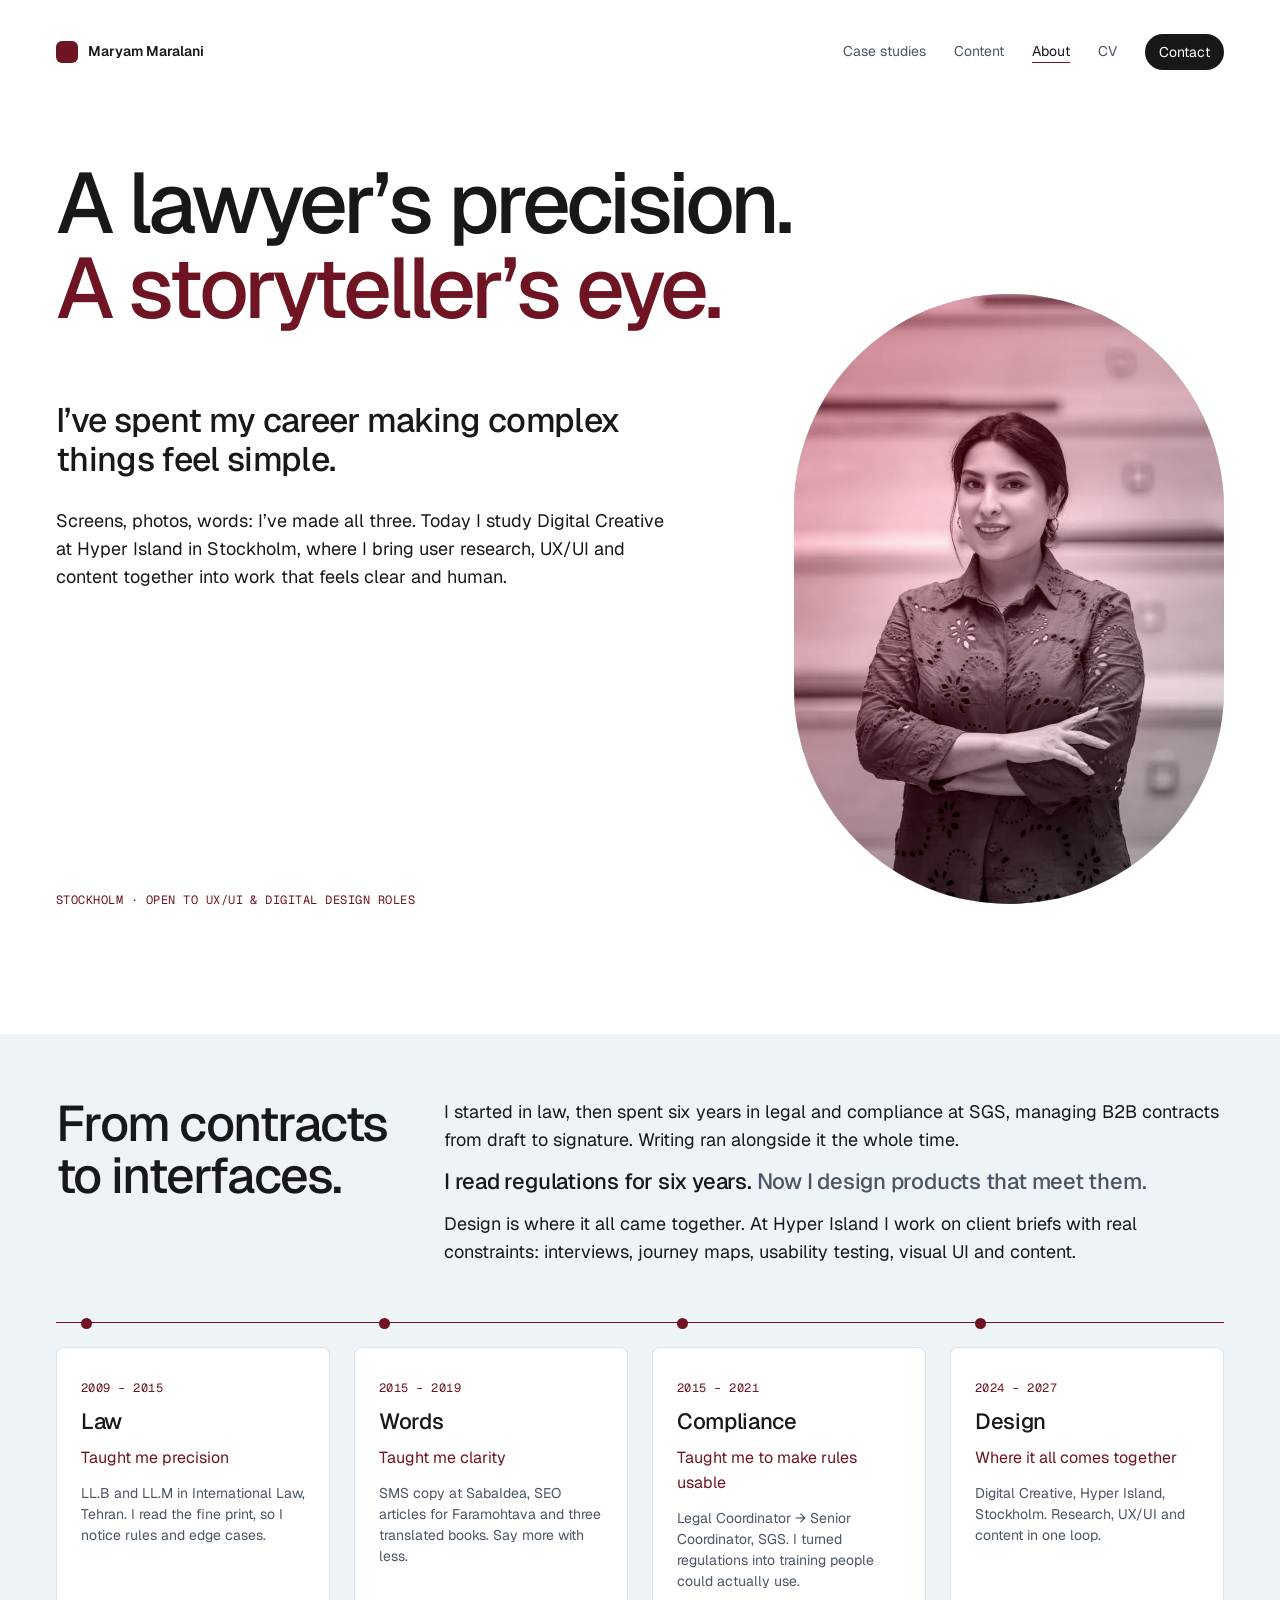
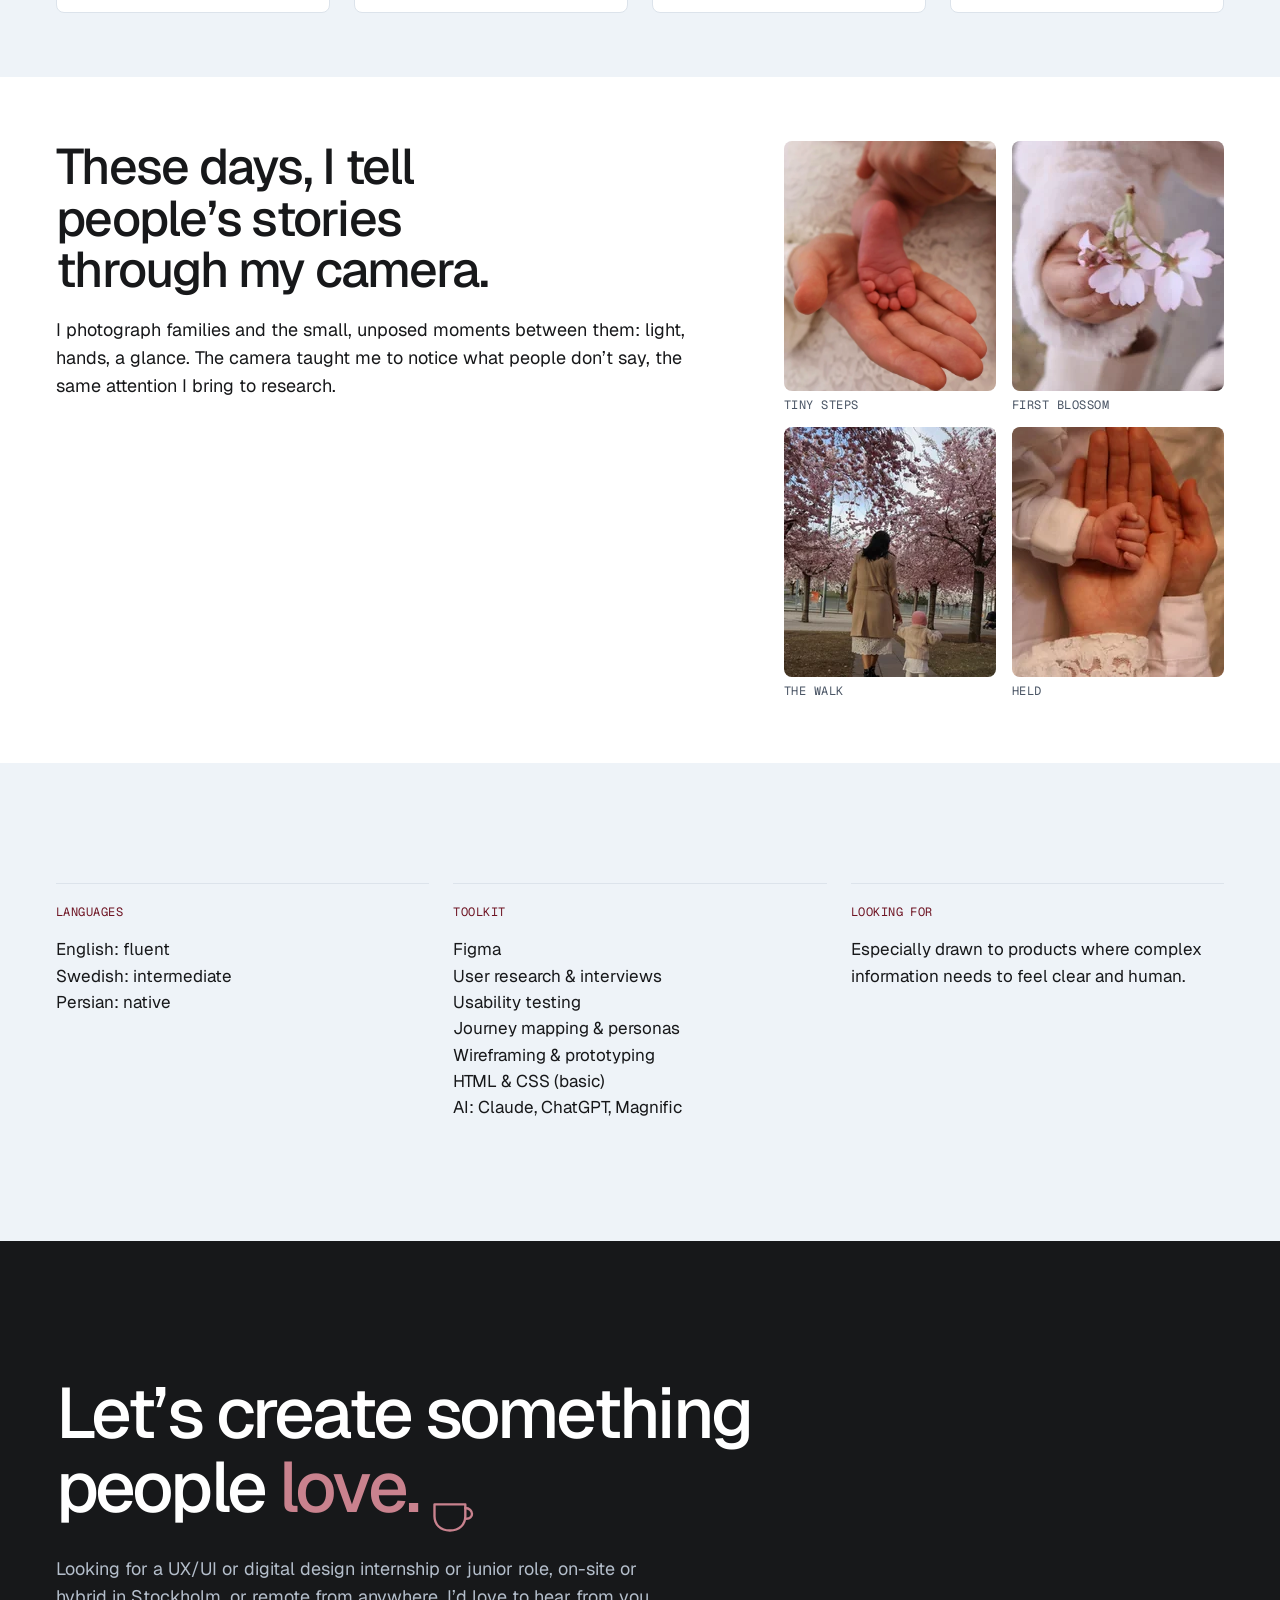
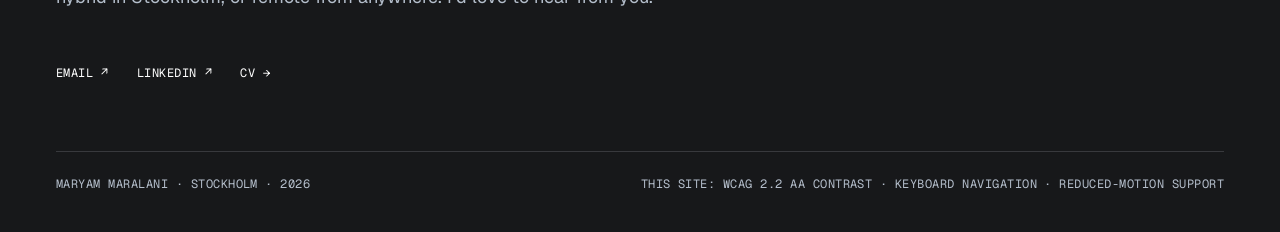
==== about.html @ 34bbc6f6 "Build v4 pages from Figma: new menu, footer with coffee cup, Content page, About v2 - Menu: Case stu" ====
<!doctype html>
<html lang="en">
<head>
  <meta charset="utf-8">
  <meta name="viewport" content="width=device-width, initial-scale=1">
  <title>About · Maryam Maralani</title>
  <meta name="description" content="About Maryam Maralani: from law and compliance to UX/UI and digital design at Hyper Island in Stockholm.">
  <meta name="theme-color" content="#FFFFFF">
  <link rel="icon" href="data:image/svg+xml,%3Csvg xmlns='http://www.w3.org/2000/svg' viewBox='0 0 32 32'%3E%3Crect width='32' height='32' rx='8' fill='%236E1423'/%3E%3C/svg%3E">
  <link rel="preconnect" href="https://fonts.googleapis.com">
  <link rel="preconnect" href="https://fonts.gstatic.com" crossorigin>
  <link rel="stylesheet" href="https://fonts.googleapis.com/css2?family=Geist:wght@400;500;600&family=Geist+Mono:wght@400&display=swap">
  <link rel="stylesheet" href="css/styles.css">
  <link rel="preload" as="image" href="images/portrait/portrait-860.webp">
  <script>if(!('onpagereveal' in window)&&!(window.matchMedia&&matchMedia('(prefers-reduced-motion: reduce)').matches))document.documentElement.classList.add('js-fade')</script>
  <script src="js/main.js" defer></script>
</head>
<body>
  <a class="skip-link" href="#main">Skip to content</a>

  <header class="site-header">
    <nav class="container nav" aria-label="Main">
      <a class="nav__brand" href="index.html"><span class="nav__mark" aria-hidden="true"></span>Maryam Maralani</a>
      <ul class="nav__links">
        <li><a class="nav__link" href="index.html#work">Case studies</a></li><li><a class="nav__link" href="content.html">Content</a></li><li><a class="nav__link" href="about.html" aria-current="page">About</a></li><li><a class="nav__link" href="cv.html">CV</a></li><li><a class="nav__cta" href="#contact">Contact</a></li>
      </ul>
    </nav>
  </header>

  <main id="main">

    <!-- 01 About hero -->
    <section class="about-hero section--light" aria-labelledby="about-title">
      <div class="container about-hero__grid">
        <div class="about-hero__head">
          <h1 class="about-hero__title" id="about-title">A lawyer’s precision.<br><span>A storyteller’s eye.</span></h1>
        </div>
        <div class="portrait">
          <img src="images/portrait/portrait-860.webp" srcset="images/portrait/portrait-480.webp 480w, images/portrait/portrait-662.webp 662w, images/portrait/portrait-860.webp 860w" sizes="(min-width: 1024px) 430px, calc(100vw - 40px)" alt="Portrait of Maryam Maralani, smiling with her arms crossed" width="860" height="1220" fetchpriority="high">
        </div>
        <div class="about-hero__copy">
          <p class="about-hero__intro">I’ve spent my career making complex things feel simple.</p>
          <p class="t-body-l">Screens, photos, words: I’ve made all three. Today I study Digital Creative at Hyper Island in Stockholm, where I bring user research, UX/UI and content together into work that feels clear and human.</p>
        </div>
        <p class="about-hero__meta t-label accent">Stockholm  ·  Open to UX/UI &amp; digital design roles</p>
      </div>
    </section>

    <!-- 02 My story -->
    <section class="section section--grey story" aria-labelledby="story-title">
      <div class="container" data-reveal>
        <div class="split story__split">
          <h2 class="t-h1" id="story-title">From contracts<br>to interfaces.</h2>
          <div class="prose t-body-l">
            <p>I started in law, then spent six years in legal and compliance at SGS, managing B2B contracts from draft to signature. Writing ran alongside it the whole time.</p>
            <p class="regulation-line">I read regulations for six years. <span>Now I design products that meet them.</span></p>
            <p>Design is where it all came together. At Hyper Island I work on client briefs with real constraints: interviews, journey maps, usability testing, visual UI and content.</p>
          </div>
        </div>
        <div class="timeline" data-draw>
          <div class="timeline__line" aria-hidden="true"></div>
          <ol class="timeline__cards">
            <li class="card timeline__card"><span class="timeline__dot" aria-hidden="true"></span><p class="t-label accent">2009 – 2015</p><h3 class="t-h5">Law</h3><p class="timeline__lesson">Taught me precision</p><p class="t-small muted">LL.B and LL.M in International Law, Tehran. I read the fine print, so I notice rules and edge cases.</p></li>
            <li class="card timeline__card"><span class="timeline__dot" aria-hidden="true"></span><p class="t-label accent">2015 – 2019</p><h3 class="t-h5">Words</h3><p class="timeline__lesson">Taught me clarity</p><p class="t-small muted">SMS copy at SabaIdea, SEO articles for Faramohtava and three translated books. Say more with less.</p></li>
            <li class="card timeline__card"><span class="timeline__dot" aria-hidden="true"></span><p class="t-label accent">2015 – 2021</p><h3 class="t-h5">Compliance</h3><p class="timeline__lesson">Taught me to make rules usable</p><p class="t-small muted">Legal Coordinator → Senior Coordinator, SGS. I turned regulations into training people could actually use.</p></li>
            <li class="card timeline__card"><span class="timeline__dot" aria-hidden="true"></span><p class="t-label accent">2024 – 2027</p><h3 class="t-h5">Design</h3><p class="timeline__lesson">Where it all comes together</p><p class="t-small muted">Digital Creative, Hyper Island, Stockholm. Research, UX/UI and content in one loop.</p></li>
          </ol>
        </div>
      </div>
    </section>

    <!-- 03 Photography -->
    <section class="section section--light photo-section" id="photography" aria-labelledby="photo-title">
      <div class="container offscreen" data-reveal>
        <div class="offscreen__text">
          <h2 class="t-h1" id="photo-title">These days, I tell<br>people’s stories<br>through my camera.</h2>
          <p class="t-body-l">I photograph families and the small, unposed moments between them: light, hands, a glance. The camera taught me to notice what people don’t say, the same attention I bring to research.</p>
        </div>
        <div class="gallery">
          <figure><img src="images/photo-4-ref-600.webp" srcset="images/photo-4-ref-600.webp 600w, images/photo-4-ref-1000.webp 1000w" sizes="(min-width: 1024px) 212px, 45vw" alt="A baby’s foot resting in an open palm" width="1000" height="1330" loading="lazy"><figcaption class="t-label">tiny steps</figcaption></figure>
          <figure><img src="images/photography/first-blossom-424.webp" srcset="images/photography/first-blossom-212.webp 212w, images/photography/first-blossom-424.webp 424w" sizes="(min-width: 1024px) 212px, 45vw" alt="A small hand in a fluffy white sleeve holding a cherry blossom sprig" width="424" height="500" loading="lazy"><figcaption class="t-label">first blossom</figcaption></figure>
          <figure><img src="images/photography/the-walk-424.webp" srcset="images/photography/the-walk-212.webp 212w, images/photography/the-walk-424.webp 424w" sizes="(min-width: 1024px) 212px, 45vw" alt="A mother and her child walking hand in hand under cherry blossoms" width="424" height="500" loading="lazy"><figcaption class="t-label">the walk</figcaption></figure>
          <figure><img src="images/photography/held-424.webp" srcset="images/photography/held-212.webp 212w, images/photography/held-424.webp 424w" sizes="(min-width: 1024px) 212px, 45vw" alt="A baby’s hand resting in two adult hands" width="424" height="500" loading="lazy"><figcaption class="t-label">held</figcaption></figure>
        </div>
      </div>
    </section>

    <!-- 04 Details -->
    <section class="section section--grey details" aria-labelledby="details-title">
      <div class="container" data-reveal>
        <h2 class="sr-only" id="details-title">Details</h2>
        <div class="grid grid--3">
          <div class="open-col"><h3 class="t-label accent">Languages</h3><ul class="t-body-m"><li>English: fluent</li><li>Swedish: intermediate</li><li>Persian: native</li></ul></div>
          <div class="open-col"><h3 class="t-label accent">Toolkit</h3><ul class="t-body-m"><li>Figma</li><li>User research &amp; interviews</li><li>Usability testing</li><li>Journey mapping &amp; personas</li><li>Wireframing &amp; prototyping</li><li>HTML &amp; CSS (basic)</li><li>AI: Claude, ChatGPT, Magnific</li></ul></div>
          <div class="open-col"><h3 class="t-label accent">Looking for</h3><p class="t-body-m">Especially drawn to products where complex information needs to feel clear and human.</p></div>
        </div>
      </div>
    </section>
  </main>

  <!-- Floating back-to-top badge: appears after the hero; drag it to either side -->
  <button class="to-top" type="button" aria-label="Back to top" tabindex="-1" aria-hidden="true">
    <svg viewBox="0 0 72 72" aria-hidden="true" focusable="false">
      <circle class="disc" cx="36" cy="36" r="35.5"/>
      <g class="ring">
        <path id="ring-path" d="M36 36m-27.5 0a27.5 27.5 0 1 1 55 0a27.5 27.5 0 1 1 -55 0" fill="none"/>
        <text class="ring-text"><textPath href="#ring-path" textLength="171" lengthAdjust="spacing">back to top · back to top ·</textPath></text>
      </g>
      <g class="arrow"><g transform="translate(29 26)">
        <path d="M7.29181 17.2188C6.41681 12.4688 7.58348 7.71875 7.00015 2.375"/>
        <path d="M2.9165 6.53125C4.6665 4.75 5.83317 3.5625 6.99984 2.07812C8.1665 3.5625 9.33317 5.04688 11.0832 6.23438"/>
      </g></g>
    </svg>
  </button>

  <footer class="site-footer" id="contact" aria-labelledby="contact-title">
    <div class="container">
      <h2 class="site-footer__headline" id="contact-title">Let’s create something<br>people <em>love.</em><span class="fika" aria-hidden="true"><svg viewBox="0 0 64 96" focusable="false">
          <g class="fika__steam"><path d="M13.67 56.67C9.67 51.67 17.67 48.67 13.67 43.67C9.67 38.67 17.67 35.67 13.67 30.67"/><path d="M23.67 56.67C19.67 51.67 27.67 48.67 23.67 43.67C19.67 38.67 27.67 35.67 23.67 30.67"/><path d="M33.67 56.67C29.67 51.67 37.67 48.67 33.67 43.67C29.67 38.67 37.67 35.67 33.67 30.67"/></g>
          <g class="fika__cup"><path d="M10.67 56.67H45.33V70C45.33 79.33 38.67 86 28 86C17.33 86 10.67 79.33 10.67 70V56.67Z"/><path d="M45.33 60.67C54.67 60.67 56 74 45.33 72.67"/></g>
        </svg></span></h2>
      <p class="site-footer__text">Looking for a UX/UI or digital design internship or junior role, on-site or hybrid in Stockholm, or remote from anywhere. I’d love to hear from you.</p>
      <div class="site-footer__row">
        <ul class="site-footer__links t-label">
          <li><a href="mailto:maryamhmaralani@gmail.com">Email <span aria-hidden="true">↗</span><span class="sr-only"> maryamhmaralani@gmail.com</span></a></li>
          <li><a href="https://www.linkedin.com/in/maryam-maralani" rel="noopener">LinkedIn <span aria-hidden="true">↗</span></a></li>
          <li><a href="cv.html">CV <span aria-hidden="true">→</span></a></li>
        </ul>
      </div>
      <div class="site-footer__bottom t-label">
        <p>Maryam Maralani  ·  Stockholm  ·  2026</p>
        <p class="site-footer__note">This site: WCAG 2.2 AA contrast · keyboard navigation · reduced-motion support</p>
      </div>
    </div>
  </footer>
</body>
</html>
---- css/styles.css ----
/* ==========================================================================
   Maryam Maralani — Portfolio (v2, modern redesign)
   One shared stylesheet for all five pages. Mobile-first: base styles follow
   the 390px Figma frames; the min-width 1024px blocks follow the 1440px frames.

   1.  Design tokens
   2.  Base, reset, accessibility helpers
   3.  Layout: container, sections, grids
   4.  Type styles
   5.  Shared components: labels, links, buttons, cards, quotes, markers, phones
   6.  Header / navigation
   7.  Footer / contact
   8.  Back-to-top badge
   9.  Homepage
   10. About
   11. Case studies (shared + Haglöfs + MyMaria)
   12. CV
   13. Motion (reveal, page fade, hovers) + reduced motion
   ========================================================================== */


/* 1. Design tokens --------------------------------------------------------- */
:root {
  /* Colour — burgundy is the only accent */
  --accent: #6E1423;
  --accent-deep: #4A0D17;
  --ink: #17181A;
  --bg: #FFFFFF;
  --surface: #EEF3F8;      /* mist sections */
  --line: #DCE3EB;
  --muted: #4A5565;        /* AA on white and mist */
  --silver: #B4BECB;
  --accent-on-dark: #C9828E;
  --white: #FFFFFF;

  /* Fonts */
  --font: 'Geist', system-ui, -apple-system, 'Segoe UI', Roboto, sans-serif;
  --mono: 'Geist Mono', ui-monospace, 'SFMono-Regular', Menlo, Consolas, monospace;

  /* Type scale — mobile values first, desktop values reached at 1440px */
  --t-hero: clamp(56px, 9.93vw, 143px);     /* Display / Hero 143 */
  --t-numeral: clamp(56px, 6.67vw, 96px);   /* Numeral 96 */
  --t-page: clamp(40px, 5.56vw, 80px);      /* Page title 80 */
  --t-h1: clamp(40px, 3.9vw, 56px);         /* H1 56 */
  --t-h2: clamp(30px, 3.34vw, 48px);        /* H2 48 */
  --t-h3: clamp(30px, 2.78vw, 40px);        /* H3 40 */
  --t-h4: clamp(24px, 2.09vw, 30px);        /* H4 30 */
  --t-h5: clamp(22px, 1.67vw, 24px);        /* H5 24 */
  --t-h6: 20px;                             /* H6 20 */
  --t-quote-l: clamp(24px, 2.64vw, 38px);   /* Quote L 38 */
  --t-quote-m: clamp(22px, 1.875vw, 27px);  /* Quote M 27 */
  --t-quote-s: 22px;                        /* Quote S 22 */
  --t-body-xl: clamp(18px, 1.39vw, 20px);   /* Body XL 20 */
  --t-body-l: 18px;
  --t-body-m: 17px;
  --t-body: 16px;
  --t-small: 14px;
  --t-caption: 13px;
  --t-label: 12px;                          /* Geist Mono, uppercase */

  /* Shape */
  --r-sm: 4px;
  --r-card: 8px;
  --r-image: 12px;
  --r-pill: 999px;

  /* Spacing */
  --gutter: 20px;
  --section-y: 56px;
  --card-pad: 20px;

  --ease: cubic-bezier(.22, .61, .36, 1);
  --shadow-hover: 0 14px 32px -12px rgba(23, 24, 26, .18), 0 2px 6px rgba(23, 24, 26, .06);
}

@media (min-width: 1024px) {
  :root {
    --gutter: 56px;
    --section-y: 96px;
    --card-pad: 24px;
  }
}


/* 2. Base ------------------------------------------------------------------ */
*, *::before, *::after { box-sizing: border-box; }

html {
  -webkit-text-size-adjust: 100%;
  text-size-adjust: 100%;
  scroll-behavior: smooth;
}

body {
  margin: 0;
  background: var(--bg);
  color: var(--ink);
  font-family: var(--font);
  font-size: var(--t-body);
  line-height: 1.55;
  -webkit-font-smoothing: antialiased;
  -moz-osx-font-smoothing: grayscale;
  text-rendering: optimizeLegibility;
}

img, video, svg { display: block; max-width: 100%; }
img, video { height: auto; }

h1, h2, h3, h4, h5, h6, p, figure, blockquote, ul, ol, dl, dd { margin: 0; }
ul, ol { padding: 0; list-style: none; }

a { color: inherit; text-decoration: none; }

button { font: inherit; color: inherit; }

::selection { background: var(--accent); color: var(--white); }

/* Focus: always visible, burgundy ring with an off-white halo */
:focus { outline: none; }
:focus-visible {
  outline: 2px solid var(--accent);
  outline-offset: 3px;
  border-radius: 4px;
}
.site-footer :focus-visible { outline-color: var(--accent-on-dark); }

.sr-only {
  position: absolute !important;
  width: 1px; height: 1px;
  padding: 0; margin: -1px;
  overflow: hidden;
  clip: rect(0 0 0 0);
  white-space: nowrap;
  border: 0;
}

.skip-link {
  position: absolute;
  left: 16px;
  top: -100px;
  z-index: 100;
  padding: 12px 18px;
  background: var(--ink);
  color: var(--bg);
  border-radius: var(--r-pill);
  font-size: var(--t-small);
  font-weight: 500;
}
.skip-link:focus { top: 12px; }

[id] { scroll-margin-top: 24px; }


/* 3. Layout ---------------------------------------------------------------- */
.container {
  width: min(100% - 2 * var(--gutter), 1328px);
  margin-inline: auto;
}

.section { padding-block: var(--section-y); }
.section--light { background: var(--bg); }
.section--grey  { background: var(--surface); }
.section--white { background: var(--white); }

.stack > * + * { margin-top: var(--stack, 24px); }

.grid { display: grid; gap: 18px; }
@media (min-width: 640px) {
  .grid--2, .grid--4 { grid-template-columns: repeat(2, minmax(0, 1fr)); }
  .grid--3 { grid-template-columns: repeat(2, minmax(0, 1fr)); }
}
@media (min-width: 1024px) {
  .grid { gap: 24px; }
  .grid--3 { grid-template-columns: repeat(3, minmax(0, 1fr)); }
  .grid--4 { grid-template-columns: repeat(4, minmax(0, 1fr)); gap: 18px; }
  .grid--gap-l { gap: 48px; }
}

/* Two columns: heading left, copy right (About story, Off-screen) */
.split { display: grid; gap: 24px; }
@media (min-width: 1024px) {
  .split { grid-template-columns: minmax(0, 1fr) minmax(0, 608px); gap: 24px; }
}

.measure-s { max-width: 640px; }
.measure   { max-width: 860px; }
.measure-l { max-width: 1000px; }


/* 4. Type ------------------------------------------------------------------ */
.t-hero, .t-page, .t-h1, .t-h2, .t-h3, .t-h4, .t-h5, .t-h6,
.t-quote-l, .t-quote-m, .t-quote-s, .t-numeral {
  font-weight: 500;
  color: var(--ink);
}
.t-hero    { font-size: var(--t-hero);    line-height: 1;    letter-spacing: -.045em; }
.t-numeral { font-size: var(--t-numeral); line-height: 1;    letter-spacing: -.04em; }
.t-page    { font-size: var(--t-page);    line-height: 1.03; letter-spacing: -.04em; }
.t-h1      { font-size: var(--t-h1);      line-height: 1.04; letter-spacing: -.035em; }
.t-h2      { font-size: var(--t-h2);      line-height: 1.05; letter-spacing: -.03em; }
.t-h3      { font-size: var(--t-h3);      line-height: 1.08; letter-spacing: -.03em; }
.t-h4      { font-size: var(--t-h4);      line-height: 1.13; letter-spacing: -.02em; }
.t-h5      { font-size: var(--t-h5);      line-height: 1.2;  letter-spacing: -.015em; }
.t-h6      { font-size: var(--t-h6);      line-height: 1.25; letter-spacing: -.01em; }
.t-quote-l { font-size: var(--t-quote-l); line-height: 1.18; letter-spacing: -.02em; }
.t-quote-m { font-size: var(--t-quote-m); line-height: 1.22; letter-spacing: -.015em; }
.t-quote-s { font-size: var(--t-quote-s); line-height: 1.27; letter-spacing: -.01em; }

.t-body-xl { font-size: var(--t-body-xl); line-height: 1.5; }
.t-body-l  { font-size: var(--t-body-l);  line-height: 1.55; }
.t-body-m  { font-size: var(--t-body-m);  line-height: 1.55; }
.t-body    { font-size: var(--t-body);    line-height: 1.55; }
.t-small   { font-size: var(--t-small);   line-height: 1.5; }
.t-caption { font-size: var(--t-caption); line-height: 1.5; }

.t-label {
  font-family: var(--mono);
  font-size: var(--t-label);
  font-weight: 400;
  line-height: 1.35;
  letter-spacing: .04em;
  text-transform: uppercase;
}

.muted  { color: var(--muted); }
.accent { color: var(--accent); }
.ink    { color: var(--ink); }

.lines { white-space: pre-line; }

/* Paragraph rhythm inside long copy blocks */
.prose > * + * { margin-top: 20px; }


/* 5. Shared components ----------------------------------------------------- */

/* Section label: "01  WHAT I BRING" */
.section-label {
  display: flex;
  gap: 12px;
  align-items: baseline;
  color: var(--muted);
}
.section-label__num { color: var(--accent); }

/* Header block at the top of each section */
.section-head > * + * { margin-top: 24px; }
.section-head + * { margin-top: 32px; }
@media (min-width: 1024px) {
  .section-head + * { margin-top: 48px; }
}

/* Text link with an arrow (mono, burgundy) */
.link-arrow {
  display: inline-flex;
  align-items: center;
  gap: 10px;
  min-height: 44px;
  color: var(--accent);
}
.link-arrow__arrow { display: inline-block; transition: transform .25s var(--ease); }
.link-arrow:hover .link-arrow__arrow,
.link-arrow:focus-visible .link-arrow__arrow { transform: translateX(4px); }
.link-arrow:hover .link-arrow__arrow--up,
.link-arrow:focus-visible .link-arrow__arrow--up { transform: translate(3px, -3px); }
.link-arrow:hover .link-arrow__arrow--down,
.link-arrow:focus-visible .link-arrow__arrow--down { transform: translateY(3px); }
.link-arrow:hover .link-arrow__text { text-decoration: underline; text-underline-offset: 4px; }

/* Buttons */
.btn {
  display: inline-flex;
  align-items: center;
  justify-content: center;
  gap: 8px;
  min-height: 44px;
  padding: 10px 20px;
  border-radius: var(--r-pill);
  border: 1px solid transparent;
  font-size: var(--t-small);
  font-weight: 500;
  line-height: 1.2;
  transition: background-color .2s var(--ease), color .2s var(--ease), border-color .2s var(--ease);
}
.btn--primary { background: var(--accent); color: var(--white); }
.btn--primary:hover { background: var(--accent-deep); }
.btn--secondary { border-color: var(--ink); color: var(--ink); }
.btn--secondary:hover { background: var(--ink); color: var(--bg); }

/* Cards: white, hairline, 8px corners */
.card {
  background: var(--white);
  border: 1px solid var(--line);
  border-radius: var(--r-card);
  padding: var(--card-pad);
}
.card > * + * { margin-top: 12px; }
.card--roomy { padding: 24px 20px; }
@media (min-width: 1024px) { .card--roomy { padding: 28px; } }
.card--tint { background: var(--surface); border-color: var(--surface); }

/* Open columns with a top hairline (lists of different length) */
.open-col {
  border-top: 1px solid var(--line);
  padding-top: 20px;
}
.open-col > * + * { margin-top: 16px; }

/* Quote cards */
.quote-card {
  background: var(--white);
  border: 1px solid var(--line);
  border-radius: var(--r-card);
  padding: 24px;
  display: flex;
  flex-direction: column;
  justify-content: space-between;
  gap: 18px;
}
.quote-card blockquote { font-weight: 500; }
.quote-card figcaption { color: var(--accent); }
/* Speech bubble: the same card with a small tail at the bottom left */
.quote-card--bubble { position: relative; margin-bottom: 16px; }
.quote-card--bubble::before,
.quote-card--bubble::after { content: ""; position: absolute; clip-path: polygon(0 0, 100% 0, 0 100%); }
.quote-card--bubble::before { left: 31px; top: 100%; width: 24px; height: 17px; background: var(--line); }
.quote-card--bubble::after { left: 32px; top: calc(100% - 1px); width: 22px; height: 15px; background: var(--white); }

/* Numbered burgundy marker (1–7) */
.marker {
  display: inline-grid;
  place-items: center;
  flex: none;
  width: 28px;
  height: 28px;
  border-radius: 50%;
  background: var(--accent);
  color: var(--bg);
  font-size: 14px;
  font-weight: 600;
  line-height: 1;
}

/* Pill tag (mono) */
.tag {
  display: inline-flex;
  align-items: center;
  padding: 4px 9px;
  border-radius: var(--r-sm);
  border: 1px solid var(--accent);
  color: var(--accent);
}
.pill {
  display: inline-flex;
  align-items: center;
  padding: 10px 16px;
  border-radius: var(--r-pill);
  border: 1px solid var(--line);
  background: var(--white);
  color: var(--accent);
}

/* Images */
.img-round { border-radius: var(--r-card); }
.panel {
  background: var(--surface);
  border-radius: var(--r-image);
}

/* Phone frame around app screens and walkthrough videos */
.phone {
  position: relative;
  width: 100%;
  max-width: 330px;
  margin-inline: auto;
  padding: 9px;
  background: #171414;
  border: 1px solid #595454;
  border-radius: 48px;
  box-shadow: 0 18px 40px -18px rgba(23, 24, 26, .35);
}
.phone__screen {
  position: relative;
  overflow: hidden;
  border-radius: 39px;
  background: #FFFAF2;
  aspect-ratio: 640 / 1386;
}
.phone__screen > img,
.phone__screen > video {
  width: 100%;
  height: 100%;
  object-fit: cover;
}
.phone__island {
  position: absolute;
  top: 12px;
  left: 50%;
  width: 30%;
  height: 22px;
  transform: translateX(-50%);
  border-radius: 999px;
  background: #0D0D0D;
  z-index: 1;
}
.phone--s { padding: 5px; border-radius: 24px; box-shadow: none; }
.phone--s .phone__screen { border-radius: 19px; aspect-ratio: 139 / 302; }
.phone--s .phone__island { top: 5px; height: 11px; width: 30%; }

/* Video play / pause toggle */
.video-toggle {
  position: absolute;
  right: 14px;
  bottom: 14px;
  z-index: 2;
  display: grid;
  place-items: center;
  width: 44px;
  height: 44px;
  padding: 0;
  border: 1px solid rgba(246, 246, 244, .7);
  border-radius: 50%;
  background: rgba(23, 24, 26, .78);
  color: var(--bg);
  cursor: pointer;
  transition: background-color .2s var(--ease);
}
.video-toggle:hover { background: var(--accent); }
.video-toggle svg { width: 16px; height: 16px; }
.video-toggle .i-play { display: none; }
.video-toggle[aria-pressed="false"] .i-play { display: block; }
.video-toggle[aria-pressed="false"] .i-pause { display: none; }


/* 6. Header ---------------------------------------------------------------- */
.site-header {
  position: relative;
  z-index: 10;
  padding-top: 24px;
}
.nav {
  display: flex;
  flex-direction: column;
  align-items: center;
  gap: 8px;
}
.nav__brand {
  display: inline-flex;
  align-items: center;
  gap: 10px;
  min-height: 44px;
  font-size: 14px;
  font-weight: 600;
  color: var(--ink);
}
.nav__mark {
  width: 22px;
  height: 22px;
  border-radius: 6px;
  background: var(--accent);
  flex: none;
}
.nav__links {
  display: flex;
  flex-wrap: wrap;
  justify-content: center;
  align-items: center;
  gap: 0 4px;
}
.nav__link {
  display: inline-flex;
  align-items: center;
  min-height: 44px;
  padding-inline: 8px;
  font-size: 14px;
  color: var(--muted);
  transition: color .2s var(--ease);
}
.nav__link:hover { color: var(--ink); }
.nav__link[aria-current="page"],
.nav__link.is-current { color: var(--ink); text-decoration: underline; text-decoration-color: var(--accent); text-decoration-thickness: 1px; text-underline-offset: 6px; }
.nav__cta {
  position: relative;
  display: inline-flex;
  align-items: center;
  min-height: 36px;
  margin: 4px 0 4px 8px;
  padding: 9px 14px;
  border-radius: var(--r-pill);
  background: var(--ink);
  color: var(--bg);
  font-size: 14px;
  line-height: 1.2;
  transition: background-color .2s var(--ease);
}
.nav__cta::after { content: ""; position: absolute; inset: -4px -2px; } /* 44px tap target */
.nav__cta:hover { background: var(--accent); }

@media (min-width: 768px) {
  .site-header { padding-top: 30px; }
  .nav { flex-direction: row; justify-content: space-between; }
  .nav__links { gap: 0 12px; }
}


/* 7. Footer ---------------------------------------------------------------- */
.site-footer {
  background: var(--ink);
  color: var(--bg);
  padding-block: 56px 40px;
}
.site-footer__headline {
  font-size: clamp(44px, 5.56vw, 80px);
  font-weight: 500;
  line-height: 1.03;
  letter-spacing: -.04em;
  color: var(--bg);
}
.site-footer__headline em { font-style: normal; color: var(--accent-on-dark); }

/* Hand-drawn coffee cup after "love." with steam that rises and fades.
   Phones: the cup sits under the headline. Static with reduced motion. */
.fika { display: block; width: 48px; height: 72px; margin-top: 20px; }
.fika svg { width: 100%; height: 100%; overflow: visible; }
.fika path { fill: none; stroke: var(--accent-on-dark); stroke-linecap: round; stroke-linejoin: round; }
.fika__cup path { stroke-width: 2.67; }
.fika__steam path { stroke-width: 1.6; animation: steam 2.8s ease-in-out infinite; opacity: 0; }
.fika__steam path:nth-child(2) { animation-delay: .9s; }
.fika__steam path:nth-child(3) { animation-delay: 1.8s; }
@keyframes steam {
  0%   { opacity: 0; transform: translateY(6px); }
  35%  { opacity: 1; }
  100% { opacity: 0; transform: translateY(-10px); }
}
@media (min-width: 768px) {
  .fika { position: relative; display: inline-block; width: .8em; height: .6em; margin-left: .1em; vertical-align: baseline; }
  .fika svg { position: absolute; left: 0; bottom: -.395em; width: .8em; height: 1.2em; }  /* cup bottom sits just under the baseline, as in Figma */
}
.site-footer__text {
  margin-top: 32px;
  max-width: 610px;
  font-size: var(--t-body-l);
  line-height: 1.55;
  color: var(--silver);
}
.site-footer__row {
  display: flex;
  flex-direction: column;
  gap: 24px;
  margin-top: 24px;
}
.site-footer__links { display: flex; flex-wrap: wrap; gap: 0 28px; }
.site-footer__links a {
  display: inline-flex;
  align-items: center;
  gap: 8px;
  min-height: 44px;
  color: var(--bg);
}
.site-footer__links a:hover { color: var(--accent-on-dark); }
.site-footer__next {
  display: inline-flex;
  align-items: center;
  gap: 12px;
  min-height: 44px;
  font-size: var(--t-h5);
  font-weight: 500;
  letter-spacing: -.015em;
  color: var(--bg);
}
.site-footer__next span { transition: transform .25s var(--ease); display: inline-block; color: var(--accent-on-dark); }
.site-footer__next:hover span, .site-footer__next:focus-visible span { transform: translateX(5px); }
.site-footer__next:hover { color: var(--accent-on-dark); }
.site-footer__bottom {
  display: flex;
  flex-direction: column;
  gap: 12px;
  margin-top: 40px;
  padding-top: 24px;
  border-top: 1px solid #38393D;
}
.site-footer__bottom { color: var(--silver); }

@media (min-width: 1024px) {
  .site-footer { padding-block: 135px 40px; }
  .site-footer__row { flex-direction: row; justify-content: space-between; align-items: flex-end; margin-top: 40px; }
  .site-footer__bottom { flex-direction: row; justify-content: space-between; margin-top: 56px; }
}


/* 8. Back-to-top badge ----------------------------------------------------- */
/* The original ring badge: off-white disc, "back to top · back to top ·"
   around the edge. Appears after the hero, can be dragged and springs to the
   nearest side. 72px desktop / 60px mobile. */
.to-top {
  --size: 60px;
  position: fixed;
  left: 0;
  top: 0;
  z-index: 50;
  width: var(--size);
  height: var(--size);
  padding: 0;
  border: 0;
  border-radius: 50%;
  background: none;
  color: var(--accent);
  cursor: grab;
  touch-action: none;
  user-select: none;
  -webkit-user-select: none;
  opacity: 0;
  pointer-events: none;
  transform: translate(var(--x, calc(100vw - 72px)), var(--y, 70vh)) scale(var(--s, .7));
  transition: opacity .3s var(--ease), transform .45s cubic-bezier(.34, 1.4, .64, 1);
}
.to-top.is-shown { opacity: 1; --s: 1; pointer-events: auto; }
.to-top.is-dragging { cursor: grabbing; --s: 1.06; transition: opacity .3s; }
.to-top svg { width: 100%; height: 100%; overflow: visible; }
.to-top .disc { fill: var(--bg); stroke: var(--accent); stroke-width: 1; filter: drop-shadow(0 4px 6px rgba(23, 24, 26, .14)); transition: fill .2s; }
.to-top .ring-text { fill: var(--accent); font-family: var(--font); font-weight: 500; font-size: 9.5px; letter-spacing: .02em; transition: fill .2s; }
.to-top .arrow path { stroke: var(--accent); stroke-width: 1.8; fill: none; stroke-linecap: round; stroke-linejoin: round; transition: stroke .2s; }
.to-top .arrow { transition: transform .3s var(--ease); }
.to-top .ring { transform-origin: 36px 36px; animation: spin 9s linear infinite; animation-play-state: paused; }
.to-top:hover .ring, .to-top.is-dragging .ring { animation-play-state: running; }
.to-top:hover .arrow, .to-top:focus-visible .arrow { transform: translateY(-3px); }
.to-top:hover .disc, .to-top:focus-visible .disc { fill: var(--accent); }
.to-top:hover .ring-text, .to-top:focus-visible .ring-text { fill: var(--bg); }
.to-top:hover .arrow path, .to-top:focus-visible .arrow path { stroke: var(--bg); }
.to-top:focus-visible { outline-offset: 4px; border-radius: 50%; }
.to-top.is-on-dark .disc { stroke: var(--bg); }
@keyframes spin { to { transform: rotate(360deg); } }
@media (min-width: 1024px) { .to-top { --size: 72px; } }


/* 9. Homepage -------------------------------------------------------------- */
.home-hero { padding-bottom: 40px; }
.home-hero__grid {
  display: grid;
  grid-template-areas:
    "name"
    "portrait"
    "role"
    "skills"
    "intro"
    "meta";
  gap: 24px;
  padding-top: 24px;
}
.home-hero__name { grid-area: name; }
.home-hero__portrait { grid-area: portrait; }
.home-hero__role { grid-area: role; }
.home-hero__intro { grid-area: intro; font-size: 24px; font-weight: 500; line-height: 1.3; letter-spacing: -.015em; }
.home-hero__skills { grid-area: skills; color: var(--muted); }
.home-hero__skills li + li { margin-top: 0; }
.home-hero__meta {
  grid-area: meta;
  display: flex;
  flex-direction: column;
  align-items: flex-start;
  gap: 8px;
}
.home-hero__meta > p { min-height: 44px; display: flex; align-items: center; }

/* Role line: types and erases (see main.js) */
.typer {
  display: flex;
  align-items: center;
  gap: 10px;
  min-height: 44px;
  font-size: clamp(24px, 2.78vw, 40px);
  font-weight: 500;
  line-height: 1.08;
  letter-spacing: -.025em;
}
.typer__text { white-space: nowrap; }
.typer__word { color: var(--ink); }
.typer__caret {
  display: inline-block;
  width: 2px;
  height: .95em;
  margin-left: 2px;
  background: var(--accent);
  vertical-align: -.1em;
  animation: caret 1s steps(1) infinite;
}
.typer.is-done .typer__caret { display: none; }
@keyframes caret { 50% { opacity: 0; } }

/* Portrait: tall arch, duotone that turns to colour on hover */
.portrait {
  position: relative;
  overflow: hidden;
  width: 100%;
  border-radius: 9999px;
  aspect-ratio: 331 / 470;
  background: var(--surface);
  isolation: isolate;
}
.portrait img { width: 100%; height: 100%; object-fit: cover; }
.portrait::after {
  content: "";
  position: absolute;
  inset: 0;
  background: linear-gradient(135deg, var(--accent) 0%, #8F8F94 100%);
  mix-blend-mode: color;
  opacity: .85;
  transition: opacity .6s var(--ease);
  pointer-events: none;
}
.portrait:hover::after, .portrait.is-colour::after { opacity: 0; }

@media (min-width: 1024px) {
  .home-hero { padding-bottom: 24px; }
  .home-hero__grid {
    grid-template-columns: 430px minmax(0, 1fr) 331px minmax(0, 1fr) 184px;
    grid-template-areas:
      "name   name   name     name  name"
      "lead   .      portrait .     skills"
      "meta   meta   meta     meta  meta";
    column-gap: 0;
    row-gap: 0;
    padding-top: 34px;
  }
  .home-hero__portrait { margin-top: 13px; }
  .home-hero__lead { grid-area: lead; align-self: start; margin-top: 81px; }
  .home-hero__intro { font-size: 16px; font-weight: 600; line-height: 1.55; letter-spacing: 0; max-width: 430px; margin-top: 16px; }
  .home-hero__skills { align-self: start; margin-top: 111px; }
  .home-hero__meta { flex-direction: row; justify-content: space-between; align-items: center; margin-top: 4px; }
}
/* Below desktop the lead wrapper simply holds role + intro in order */
@media (max-width: 1023.98px) {
  .home-hero__lead { display: contents; }
}

/* How I work: four steps in a loop, with a hand-drawn arrow back to the start */
.how__title + * { margin-top: 32px; }
.loop__steps { display: grid; gap: 28px; counter-reset: step; }
.loop__step { position: relative; padding: 24px 22px; }
@media (min-width: 1024px) { .loop__step { min-height: 190px; } }
.loop__step > * + * { margin-top: 14px; }
.loop__step .t-h4 { padding-right: 44px; }
.loop__icon {
  position: absolute; top: 20px; right: 22px;
  width: 34px; height: 34px;
  fill: none; stroke: var(--accent); stroke-width: 2.2; stroke-linecap: round; stroke-linejoin: round;
}
.loop__icon--thin { stroke-width: 1.6; }
/* The → between steps (↓ on phones) */
.loop__step + .loop__step::before {
  content: "↓";
  position: absolute; left: 50%; top: -26px; transform: translateX(-50%);
  font-size: 24px; font-weight: 500; line-height: 1; color: var(--accent);
}
.loop__return { position: relative; margin-top: 12px; text-align: center; }
.loop__arrow { display: none; }
.loop__note { color: var(--accent); }
.hand { font-family: 'Caveat', 'Segoe Print', 'Bradley Hand', cursive; font-size: 26px; font-weight: 400; line-height: 1.25; }
.loop__note::before { content: "↺ "; font-family: var(--font); font-size: 20px; }

@media (min-width: 1024px) {
  .how { min-height: 800px; display: flex; align-items: center; }
  .how > .container { width: min(100% - 2 * var(--gutter), 1328px); }
  .how__title + * { margin-top: 34px; }
  .loop__steps { grid-template-columns: repeat(4, minmax(0, 1fr)); gap: 44px; }
  .loop__step + .loop__step::before { content: "→"; left: -32px; top: 50%; transform: translateY(-50%); }
  .loop__return { height: 96px; margin-top: 8px; }
  .loop__arrow { display: block; position: absolute; left: 5.6%; top: 0; width: 88.9%; height: 70px; overflow: visible; }
  .loop__arrow path { fill: none; stroke: var(--accent); stroke-width: 1.6; stroke-linecap: round; stroke-linejoin: round; }
  .loop__dash { stroke-dasharray: 6 7; }
  .loop__reveal { stroke: #fff !important; stroke-width: 6 !important; }
  .loop__note { position: absolute; left: 0; right: 0; top: 62px; }
  .loop__note::before { content: none; }
}

/* The arrow draws itself once when it scrolls into view (main.js adds .js-anim) */
.js-anim .loop__return[data-draw] .loop__reveal { stroke-dasharray: 1; stroke-dashoffset: 1; }
.js-anim .loop__return[data-draw] .loop__head { stroke-dasharray: 1; stroke-dashoffset: 1; }
.js-anim .loop__return[data-draw] .loop__note { opacity: 0; }
.js-anim .loop__return[data-draw].is-in .loop__reveal { stroke-dashoffset: 0; transition: stroke-dashoffset 1.6s cubic-bezier(.45, 0, .2, 1); }
.js-anim .loop__return[data-draw].is-in .loop__head { stroke-dashoffset: 0; transition: stroke-dashoffset .35s ease-out 1.55s; }
.js-anim .loop__return[data-draw].is-in .loop__note { opacity: 1; transition: opacity .5s ease-out 1.2s; }

/* Case-study cards (homepage) */
.case-cards { display: grid; gap: 32px; }
@media (min-width: 900px) { .case-cards { grid-template-columns: repeat(2, minmax(0, 1fr)); gap: 24px; } }
.case-card {
  position: relative;
  display: flex;
  flex-direction: column;
  padding: 1px;
  background: var(--white);
  border: 1px solid var(--line);
  border-radius: var(--r-image);
  transition: transform .35s var(--ease), box-shadow .35s var(--ease), border-color .35s var(--ease);
}
.case-card__media {
  position: relative;
  display: grid;
  place-items: center;
  overflow: hidden;
  aspect-ratio: 346 / 260;
  padding: 16px;
  background: var(--surface);
  border-radius: 11px 11px 0 0;
}
@media (min-width: 1024px) { .case-card__media { aspect-ratio: 648 / 440; padding: 24px 36px; } }
.case-card__media > * { transition: transform .6s var(--ease); }
.case-card__media img.devices { width: 100%; height: 100%; object-fit: contain; }
.case-card__phones {
  display: grid;
  grid-template-columns: repeat(3, minmax(0, 150px));
  gap: 12px;
  align-items: center;
  justify-content: center;
  width: 100%;
}
.case-card__phones .phone:nth-child(2) { transform: translateY(-14px); }
.case-card__body {
  display: flex;
  flex-direction: column;
  gap: 16px;
  flex: 1;
  padding: 24px;
}
@media (min-width: 1024px) { .case-card__body { padding: 32px; } }
.case-card__title { font-size: clamp(30px, 2.78vw, 40px); font-weight: 500; line-height: 1.08; letter-spacing: -.03em; }
.case-card__title a::after { content: ""; position: absolute; inset: 0; border-radius: var(--r-image); } /* whole card clickable */
.case-card__cta { display: inline-flex; align-items: center; gap: 10px; margin-top: auto; color: var(--accent); }
.case-card__cta span { display: inline-block; transition: transform .25s var(--ease); }
.case-card:hover, .case-card:focus-within {
  transform: translateY(-4px);
  box-shadow: var(--shadow-hover);
  border-color: var(--silver);
}
.case-card:hover .case-card__media > *, .case-card:focus-within .case-card__media > * { transform: scale(1.03); }
.case-card:hover .case-card__cta span, .case-card:focus-within .case-card__cta span { transform: translate(3px, -3px); }
.case-card:focus-within { outline: 2px solid var(--accent); outline-offset: 3px; }
.case-card :focus-visible { outline: none; }

/* About teaser */
.pov { display: grid; gap: 24px; }
.pov__print { box-shadow: 0 1px 2px rgba(23, 24, 26, .06), 0 12px 28px -12px rgba(23, 24, 26, .18); }
.pov__quote { font-size: var(--t-h3); }
.pov__print {
  width: min(100%, 330px);
  padding: 24px;
  background: var(--white);
  border: 1px solid var(--line);
  border-radius: var(--r-card);
}
.pov__print img { width: 100%; aspect-ratio: 280 / 350; object-fit: cover; border-radius: var(--r-card); }
@media (min-width: 1024px) {
  .pov {
    grid-template-columns: minmax(0, 760px) minmax(0, 1fr);
    grid-template-areas:
      "quote text"
      "more  print";
    column-gap: 9px;
    row-gap: 0;
  }
  .pov-section { min-height: 824px; padding-block: 135px 64px; }
  .pov__quote { grid-area: quote; font-size: var(--t-h1); }
  .pov__text { grid-area: text; max-width: 520px; margin-top: 40px; }
  .pov__more { grid-area: more; align-self: start; margin-top: 101px; }
  .pov__aside { grid-area: print; margin-top: 57px; padding-left: 7px; }
}


/* 10. About ---------------------------------------------------------------- */
.about-hero { padding-bottom: 40px; }
.about-hero__grid { display: grid; gap: 24px; padding-top: 40px; }
.about-hero__title { font-size: clamp(48px, 6.67vw, 96px); font-weight: 500; line-height: 1; letter-spacing: -.045em; }
.about-hero__title span { color: var(--accent); }
.about-hero__intro { font-size: clamp(24px, 2.64vw, 38px); font-weight: 500; line-height: 1.16; letter-spacing: -.02em; }
.about-hero .portrait { aspect-ratio: 430 / 610; }
.about-hero__copy > * + * { margin-top: 28px; }
@media (min-width: 1024px) {
  .about-hero { min-height: 960px; padding-bottom: 44px; }
  .about-hero__grid {
    grid-template-columns: minmax(0, 620px) minmax(0, 1fr) 430px;
    grid-template-areas:
      "title title    portrait"
      "copy  .        portrait"
      "meta  meta     meta";
    grid-template-rows: auto 1fr auto;
    padding-top: 86px;
    column-gap: 0;
    row-gap: 0;
  }
  .about-hero__head { grid-area: title; position: relative; z-index: 1; }
  .about-hero__copy { grid-area: copy; margin-top: 70px; }
  .about-hero .portrait { grid-area: portrait; margin-top: 134px; }
  .about-hero__meta { grid-area: meta; margin-top: -12px; }
}

.regulation-line { font-size: var(--t-quote-s); font-weight: 500; line-height: 1.27; letter-spacing: -.01em; }
.regulation-line span { color: var(--muted); }

/* Static timeline: dots on a hairline above four cards */
.timeline { margin-top: 48px; }
.timeline__line { position: relative; height: 1px; background: var(--line); margin-bottom: 24px; }
.timeline__cards { display: grid; gap: 18px; }
.timeline__card { position: relative; }
.timeline__dot {
  position: absolute;
  top: -30px;
  left: 24px;
  width: 11px;
  height: 11px;
  border-radius: 50%;
  background: var(--accent);
}
@media (max-width: 1023.98px) {
  .timeline__line { display: none; }
  .timeline__cards { gap: 14px; }
  .timeline__dot { display: none; }
}
@media (min-width: 640px) { .timeline__cards { grid-template-columns: repeat(2, minmax(0, 1fr)); } }
@media (min-width: 1024px) { .timeline { margin-top: 72px; } .timeline__cards { grid-template-columns: repeat(4, minmax(0, 1fr)); gap: 24px; } }

/* My story */
.timeline__lesson { color: var(--accent); }
.timeline__card > * + * { margin-top: 12px; }
@media (min-width: 1024px) {
  .section.story { padding-block: 64px; }
  .story .split { grid-template-columns: minmax(0, 1fr) minmax(0, 780px); }
  .story .prose > * + * { margin-top: 14px; }
  .story .timeline { margin-top: 56px; }
  .story .timeline__card { padding: 20px 24px; }
  .section.photo-section { padding-block: 64px; }
  .section.details { padding-block: 120px; }
}

/* Photography: text + clean 2×2 gallery */
.gallery { display: grid; grid-template-columns: repeat(2, minmax(0, 1fr)); gap: 16px 14px; }
.gallery img { width: 100%; aspect-ratio: 298 / 364; object-fit: cover; border-radius: var(--r-card); }
.gallery figcaption { margin-top: 10px; color: var(--muted); }
@media (min-width: 1024px) {
  .gallery { gap: 24px; }
}


/* 11. Case studies --------------------------------------------------------- */
.case-hero { padding-bottom: 48px; }
.case-hero__grid { display: grid; gap: 24px; padding-top: 32px; }
.case-hero__crumb { display: flex; gap: 14px; align-items: center; color: var(--accent); }
.case-hero__crumb a { display: inline-flex; align-items: center; min-height: 44px; }
.case-hero__crumb a:hover { text-decoration: underline; text-underline-offset: 4px; }
.case-hero__client { font-size: 14px; font-weight: 600; letter-spacing: .02em; }
.case-hero__title { font-size: var(--t-page); }
.case-hero__intro { max-width: 760px; }
.case-hero__facts > * + * { margin-top: 12px; }
.case-hero__facts .t-label { margin-bottom: 16px; }
.case-hero__skills { color: var(--accent); }
.mark-h { width: 120px; height: auto; color: var(--silver); }
.mark-m { font-size: 120px; font-weight: 500; line-height: .9; letter-spacing: -.04em; color: var(--silver); }
@media (max-width: 1023.98px) {
  .case-hero__mark { display: none; }
}
@media (min-width: 1024px) {
  .case-hero { padding-bottom: 48px; }
  .case-hero__grid {
    grid-template-columns: minmax(0, 954px) minmax(0, 1fr);
    grid-template-areas:
      "crumb  crumb"
      "main   facts"
      "main   mark"
      "skills skills";
    column-gap: 0;
    row-gap: 0;
    padding-top: 0;
  }
  .case-hero__crumb { grid-area: crumb; margin-top: 4px; }
  .case-hero__main { grid-area: main; margin-top: 22px; }
  .case-hero__main > * + * { margin-top: 22px; }
  .case-hero__main .case-hero__intro { margin-top: 60px; }
  .case-hero__facts { grid-area: facts; margin-top: 92px; }
  .case-hero__mark { grid-area: mark; margin-top: 40px; }
  .mark-h { width: 169px; }
  .mark-m { font-size: 262px; margin-top: -24px; }
  .case-hero__skills { grid-area: skills; margin-top: 28px; }
}

/* Case-study hero picture: the export already is the whole grey panel (devices
   in the middle). Phones crop into the middle so the devices stay large. */
.hero-visual { padding: 0 0 56px; }
.hero-visual .panel { overflow: hidden; }
.hero-visual img { width: 170%; max-width: none; margin-left: -35%; }
@media (min-width: 768px) { .hero-visual img { width: 130%; margin-left: -15%; } }
@media (min-width: 1024px) {
  .hero-visual { padding-bottom: 48px; }
  .hero-visual img { width: 100%; margin-left: 0; }
}

/* At a glance */
.glance { display: grid; gap: 26px; }
.glance > div > * + * { margin-top: 14px; }
@media (min-width: 1024px) { .glance { grid-template-columns: repeat(3, minmax(0, 1fr)); gap: 48px; } .glance-section { padding-block: 80px; } }

/* Haglöfs: my contribution, 2×2 cards + team photo print */
.contrib-h { display: grid; gap: 32px; }
.contrib-h__cards { gap: 18px; }
.print { margin: 0; }
.print__paper {
  padding: 12px;
  background: var(--white);
  border: 1px solid var(--line);
  border-radius: var(--r-sm);
  box-shadow: 0 1px 2px rgba(23, 24, 26, .05), 0 14px 30px -16px rgba(23, 24, 26, .22);
}
.print__paper img { width: 100%; aspect-ratio: 4 / 3; object-fit: cover; border-radius: 2px; }
.print figcaption { margin-top: 16px; }
@media (min-width: 1024px) {
  .contrib-h { grid-template-columns: minmax(0, 892px) minmax(0, 396px); justify-content: space-between; gap: 40px; align-items: start; }
  .contrib-h__cards > .card { min-height: 165px; }
  .print figcaption { margin-top: 24px; }
}

/* MyMaria: accessibility & inclusion, inside Testing & iteration */
.a11y-block { margin-top: 48px; }
.a11y-block > .section-label + * { margin-top: 24px; }

/* Reference brands (Haglöfs) */
.refs { display: grid; gap: 24px 20px; grid-template-columns: repeat(2, minmax(0, 1fr)); }
.refs img { width: 100%; aspect-ratio: 317 / 220; object-fit: cover; border-radius: var(--r-card); }
.refs figcaption { margin-top: 10px; }
.refs figcaption > * + * { margin-top: 4px; }
@media (min-width: 1024px) { .refs { grid-template-columns: repeat(4, minmax(0, 1fr)); } }

/* AI options (Haglöfs Q1) */
.options { display: grid; gap: 28px; }
.options > div > * + * { margin-top: 12px; }
.option__top { display: flex; flex-wrap: wrap; gap: 12px; align-items: center; min-height: 24px; }
.options .is-pick .option__name, .options .is-pick .option__cost { color: var(--accent); }
@media (min-width: 640px) { .options { grid-template-columns: repeat(2, minmax(0, 1fr)); } }
@media (min-width: 1024px) { .options { grid-template-columns: repeat(4, minmax(0, 1fr)); gap: 48px; max-width: 1000px; } }

.cols-3 { display: grid; gap: 24px; }
.cols-3 > div > * + * { margin-top: 10px; }
@media (min-width: 1024px) { .cols-3 { grid-template-columns: repeat(3, minmax(0, 1fr)); gap: 64px; } }

/* LoRA training results */
.tests { display: grid; gap: 40px; }
.test > * + * { margin-top: 12px; }
.pair { display: grid; grid-template-columns: minmax(0, 1fr) auto minmax(0, 1fr); gap: 10px; align-items: center; max-width: 620px; }
.pair img { width: 100%; aspect-ratio: 290 / 362; object-fit: cover; border-radius: var(--r-card); background: var(--white); }
.pair .is-best { box-shadow: 0 0 0 2px var(--accent); }  /* the better result gets a burgundy frame */
.pair__arrow { color: var(--accent); font-size: 24px; font-weight: 500; }
@media (min-width: 1024px) { .tests { grid-template-columns: repeat(2, minmax(0, 1fr)); gap: 64px; } }

/* Tall screenshots (directions, current vs proposed) */
.shots { display: grid; gap: 40px; align-items: start; }
.shot > * + * { margin-top: 14px; }
.shot__frame {
  position: relative;
  overflow: hidden;
  border-radius: var(--r-card);
  border: 1px solid var(--line);
  background: var(--white);
}
.shot__frame.is-winner { border-color: var(--accent); }
.shot__frame img { width: 100%; }
.shot__split {
  position: absolute;
  left: 0;
  right: 0;
  top: var(--at);
  height: 0;
  border-top: 1.5px dashed var(--accent);
}
.shot__split span {
  position: absolute;
  right: 10px;
  bottom: 6px;
  max-width: calc(100% - 20px);
  padding: 7px 12px;
  border-radius: 14px;
  background: var(--accent);
  color: var(--bg);
}
.shot .marker { position: absolute; left: var(--x); top: var(--y); }
@media (min-width: 1024px) { .shots { grid-template-columns: repeat(2, minmax(0, 1fr)); gap: 32px; } }

.inspo { display: grid; gap: 16px; }
.inspo .card > * + * { margin-top: 10px; }
@media (min-width: 1024px) { .inspo { grid-template-columns: repeat(2, minmax(0, 1fr)); gap: 32px; } }

.changes { display: grid; gap: 28px; }
.change { display: flex; gap: 16px; align-items: flex-start; }
.change > div > * + * { margin-top: 8px; }
@media (min-width: 640px) { .changes { grid-template-columns: repeat(2, minmax(0, 1fr)); } }
@media (min-width: 1024px) { .changes { grid-template-columns: repeat(4, minmax(0, 1fr)); gap: 40px; } }

/* AI label example */
.ai-example {
  display: grid;
  gap: 24px;
  align-items: center;
  padding: 16px;
  background: var(--white);
  border: 1px solid var(--line);
  border-radius: var(--r-image);
}
.ai-example img { width: 100%; border-radius: var(--r-image); }
@media (min-width: 1024px) { .ai-example { grid-template-columns: 560px minmax(0, 650px); gap: 48px; padding: 28px; } }

/* Outcome */
.outcome { display: grid; gap: 24px; }
.outcome__learned strong { display: block; font-weight: 400; color: var(--ink); }
.outcome__learned span { color: var(--accent); }
@media (min-width: 1024px) {
  .outcome-section { padding-block: 82px 96px; }
  .outcome { grid-template-columns: minmax(0, 760px) minmax(0, 500px); justify-content: space-between; column-gap: 64px; }
  .outcome .t-h2 { grid-column: 1 / -1; max-width: 980px; margin-bottom: 40px; }
}

/* MyMaria: overview */
.overview { display: grid; gap: 24px; }
.overview__main > * + * { margin-top: 24px; }
.overview .concept > * + * { margin-top: 18px; }
.overview .concept .t-label + * { margin-top: 12px; }
@media (min-width: 1024px) { .overview { grid-template-columns: minmax(0, 720px) minmax(0, 518px); justify-content: space-between; } .overview .concept { padding: 32px; } }

/* MyMaria: contribution */
.contrib { display: grid; gap: 24px; }
.contrib__photo { width: 100%; height: 100%; object-fit: cover; border-radius: var(--r-card); aspect-ratio: 540 / 566; }
.contrib__cards { display: grid; gap: 14px; }
.wide-card { display: grid; gap: 12px; margin-top: 24px; }
@media (min-width: 1024px) {
  .contrib { grid-template-columns: 540px minmax(0, 1fr); gap: 38px; }
  .contrib__cards { grid-auto-rows: 1fr; }
  .wide-card { grid-template-columns: 390px minmax(0, 1fr); gap: 28px; align-items: center; margin-top: 34px; }
}

/* MyMaria: research */
.stats { display: grid; gap: 32px; }
.stat__num span { font-size: var(--t-h5); letter-spacing: -.01em; }
.stat > * + * { margin-top: 8px; }
@media (min-width: 768px) { .stats { grid-template-columns: repeat(2, minmax(0, 1fr)); gap: 96px; } }
.band-white { background: var(--white); padding-block: 64px; }
@media (min-width: 1024px) { .band-white { padding-block: 96px; } }
.research-block + .research-block { margin-top: 64px; }
@media (min-width: 1024px) { .research-block + .research-block { margin-top: 96px; } }
.research-section { padding-block: 96px; }
@media (min-width: 1024px) { .research-section { padding-block: 160px; } }

/* MyMaria: journey map */
.journey-intro { display: grid; gap: 24px; align-items: start; }
.paper-print { width: min(100%, 340px); }
.paper-print__card { padding: 24px; background: var(--white); border: 1px solid var(--line); border-radius: var(--r-card); }
.paper-print__card img { width: 100%; aspect-ratio: 287 / 220; object-fit: cover; border-radius: var(--r-card); }
.paper-print figcaption { margin-top: 14px; padding-inline: 10px; color: var(--muted); }
@media (min-width: 1024px) {
  .journey-intro { grid-template-columns: minmax(0, 960px) 340px; justify-content: space-between; }
  .paper-print { margin-top: -59px; }
}
.journey__head { display: flex; flex-wrap: wrap; justify-content: space-between; align-items: baseline; gap: 12px; margin-top: 56px; }
.curve { position: relative; display: none; height: 176px; }
.curve svg { position: absolute; inset: 0; width: 100%; height: 100%; overflow: visible; }
.curve__mood {
  position: absolute;
  left: calc(var(--i) * (100% + 24px) / 5 + (100% - 96px) / 10);
  top: var(--top);
  transform: translateX(-50%);
  white-space: nowrap;
  font-size: var(--t-quote-s);
  font-weight: 500;
  color: var(--accent);
}
.curve__dot {
  position: absolute;
  left: calc(var(--i) * (100% + 24px) / 5 + (100% - 96px) / 10 - 7px);
  top: var(--top);
  width: 14px; height: 14px; border-radius: 50%;
  background: var(--accent);
}
.journey { display: grid; gap: 40px; margin-top: 32px; }
.stage { display: grid; gap: 12px; }
.stage__head { border-top: 1px solid var(--ink); padding: 20px 0 12px; }
.stage__head > * + * { margin-top: 10px; }
.stage__mood { color: var(--accent); }
.stage .card { padding: 24px 24px 28px; }
.stage .card > * + * { margin-top: 12px; }
.stage .card.is-opportunity { background: var(--surface); border-color: var(--surface); padding: 24px 20px 28px; }
.stage .card.is-opportunity .t-label { color: var(--accent); }
@media (min-width: 1024px) {
  .curve { display: block; }
  .journey { grid-template-columns: repeat(5, minmax(0, 1fr)); grid-template-rows: repeat(5, auto); column-gap: 24px; row-gap: 0; margin-top: 0; }
  .stage { grid-row: span 5; grid-template-rows: subgrid; gap: 12px; }
  .stage__mood { display: none; }
  .stage__head { padding-bottom: 12px; }
}

/* MyMaria: TEACCH + videos */
.feature {
  display: grid;
  gap: 32px;
  align-items: center;
  padding: 28px 20px;
  background: var(--bg);
  border-radius: var(--r-image);
}
.feature + .feature { margin-top: 30px; }
.feature__text > * + * { margin-top: 24px; }
.feature .phone { max-width: 350px; }
.questions { display: grid; gap: 25px; }
.questions li { display: flex; gap: 18px; align-items: center; font-size: var(--t-h6); }
.annotated { width: 100%; max-width: 420px; margin-inline: auto; }
@media (min-width: 1024px) {
  .feature { grid-template-columns: 350px minmax(0, 700px); gap: 80px; padding: 40px 64px; justify-content: start; }
  .feature--flip { grid-template-columns: minmax(0, 700px) 350px; }
  .feature--teacch { grid-template-columns: minmax(0, 650px) 420px; gap: 88px; padding: 40px 48px; }
}
.before-after { display: grid; gap: 16px; }
.before-after .card > * + * { margin-top: 18px; }
@media (min-width: 1024px) { .before-after { grid-template-columns: repeat(2, minmax(0, 1fr)); gap: 32px; } .before-after .card { padding: 28px; } }
.onboarding { display: grid; gap: 32px; align-items: center; margin-top: 30px; }
.onboarding__caption > * + * { margin-top: 16px; }
@media (min-width: 1024px) { .onboarding { grid-template-columns: 350px minmax(0, 480px); gap: 80px; } }


/* 12. CV ------------------------------------------------------------------- */
.cv-hero { padding-bottom: 56px; }
.cv-hero__content { padding-top: 56px; }
.cv-hero__content > * + * { margin-top: 20px; }
.cv-hero__role { font-size: 14px; font-weight: 600; color: var(--accent); }
.cv-hero__name { font-size: var(--t-page); }
.cv-hero__rule { height: 1px; background: var(--accent); border: 0; margin: 0; }
.cv-hero__contact { display: flex; flex-direction: column; gap: 8px; }
.cv-hero__details { display: flex; flex-wrap: wrap; gap: 0 12px; font-size: 14px; }
.cv-hero__details a { display: inline-flex; align-items: center; min-height: 44px; text-decoration: underline; text-decoration-color: var(--line); text-underline-offset: 4px; }
.cv-hero__details a:hover { text-decoration-color: var(--accent); }
.cv-hero__download { color: var(--ink); font-size: 15px; font-weight: 500; letter-spacing: .02em; }
@media (min-width: 1024px) {
  .cv-hero { padding-bottom: 96px; }
  .cv-hero__content { padding-top: 120px; }
  .cv-hero__contact { flex-direction: row; justify-content: space-between; align-items: center; }
}

.cv-body { padding-bottom: 64px; }
.cv-sheet {
  background: var(--white);
  border: 1px solid var(--line);
  border-radius: var(--r-image);
  padding: 8px 20px;
}
.cv-section { display: grid; gap: 16px; padding-block: 32px; }
.cv-section + .cv-section { border-top: 1px solid var(--line); }
.cv-section__content > * + * { margin-top: 32px; }
.cv-entry > * + * { margin-top: 12px; }
.cv-entry__title { display: flex; flex-wrap: wrap; gap: 4px 16px; align-items: baseline; }
.cv-entry__meta { font-size: 14px; color: var(--muted); }
.cv-entry ul > li + li { margin-top: 4px; }
.cv-details { display: grid; gap: 32px; }
.cv-details h3 { font-size: 14px; font-weight: 600; color: var(--accent); }
.cv-details h3 + * { margin-top: 12px; }
.cv-edu > * + * { margin-top: 24px; }
@media (min-width: 1024px) {
  .cv-body { padding-bottom: 120px; }
  .cv-sheet { padding: 16px 48px; }
  .cv-section { grid-template-columns: 320px minmax(0, 1fr); gap: 96px; padding-block: 40px; }
  .cv-section__label { padding-top: 10px; }
  .cv-section__content > * + * { margin-top: 40px; }
  .cv-details { grid-template-columns: repeat(3, minmax(0, 1fr)); gap: 48px; }
}


/* 13. Motion --------------------------------------------------------------- */
/* Sections fade up 18px as they appear. Only active when JS adds .js-reveal,
   and anything already on screen at load is shown straight away. */
.js-reveal [data-reveal]:not(.is-in) { opacity: 0; transform: translateY(18px); }
.js-reveal [data-reveal] { transition: opacity .7s var(--ease), transform .7s var(--ease); }

/* Quiet page fade between pages */
.js-fade body { animation: page-in .35s var(--ease) both; }
.js-fade.is-leaving body { opacity: 0; transition: opacity .18s ease-in; }
@keyframes page-in { from { opacity: 0; } to { opacity: 1; } }

/* Print: show everything */
@media print {
  .js-reveal [data-reveal] { opacity: 1 !important; transform: none !important; }
  .to-top, .skip-link, .video-toggle { display: none !important; }
}

@media (prefers-reduced-motion: reduce) {
  html { scroll-behavior: auto; }
  *, *::before, *::after {
    animation-duration: .001ms !important;
    animation-iteration-count: 1 !important;
    transition-duration: .001ms !important;
  }
  .js-reveal [data-reveal]:not(.is-in) { opacity: 1; transform: none; }
  .to-top .ring { animation: none; }
  .case-card:hover, .case-card:focus-within { transform: none; }
  .case-card:hover .case-card__media > *, .case-card:focus-within .case-card__media > * { transform: none; }
  .typer__caret { animation: none; }
  .fika__steam path { animation: none; opacity: 1; transform: none; }
}


/* 14. Compact sections ------------------------------------------------------
   On laptop screens these sections fit in one view without scrolling:
   tighter spacing, header text beside the heading, smaller pictures. */
.offscreen { display: grid; gap: 32px; }
.offscreen__text > * + * { margin-top: 20px; }
.ai-row { display: grid; gap: 18px; }
.ai-row .ai-example { padding: 12px; gap: 12px; }
.ai-row .ai-example figcaption { color: var(--muted); }
.fit-gap { margin-top: 32px; }

@media (min-width: 1024px) {
  .section.fit { padding-block: 56px; }
  .fit .section-head > * + * { margin-top: 16px; }
  .fit .section-head + * { margin-top: 32px; }
  .fit-gap { margin-top: 28px; }

  /* Heading left, short intro right */
  .fit .section-head:has(> h2 + p) {
    display: grid;
    grid-template-columns: minmax(0, 1fr) minmax(0, 310px);
    column-gap: 40px;
    align-items: end;
  }
  .fit .section-head:has(> h2 + p) > .section-label { grid-column: 1 / -1; margin-bottom: 16px; }
  .fit .section-head:has(> h2 + p) > h2 { margin-top: 0; }
  .fit .section-head:has(> h2 + p) > p { margin-top: 0; max-width: none !important; }

  /* From research to design */
  .fit .refs img { aspect-ratio: 317 / 140; }
  .fit .refs figcaption { margin-top: 8px; }
  .fit .refs .t-h5 { font-size: 20px; }
  .fit .grid--4 > .card { padding: 16px 20px; }
  .fit .grid--4 > .card > * + * { margin-top: 6px; }

  /* Question 1 */
  .fit .options { max-width: none; }
  .fit .tests { gap: 48px; }
  .fit .test { display: grid; grid-template-columns: 330px minmax(0, 1fr); column-gap: 24px; align-items: end; }
  .fit .test > h4 { grid-column: 1 / -1; margin-bottom: 12px; }
  .fit .test > * + * { margin-top: 0; }
  .fit .pair { max-width: 330px; }

  /* Responsible AI: three rules and the example side by side */
  .ai-row { grid-template-columns: minmax(0, 1fr) 340px; gap: 18px; align-items: stretch; }
  .ai-row .grid--3 { gap: 18px; }
  .ai-row .ai-example { grid-template-columns: 1fr; align-content: start; }

  /* About — My story */
  .fit .split { grid-template-columns: minmax(0, 1fr) minmax(0, 780px); }
  .fit .prose > * + * { margin-top: 14px; }
  .fit .timeline { margin-top: 40px; }
  .fit .timeline__line { margin-bottom: 20px; }
  .fit .timeline__dot { top: -26px; }
  .fit .timeline__card { padding: 20px 24px; }

  /* About — Off-screen: text left, 2×2 gallery right */
  .offscreen { grid-template-columns: minmax(0, 1fr) 440px; gap: 64px; align-items: start; }
  .offscreen .gallery { gap: 14px 16px; }
  .offscreen .gallery img { aspect-ratio: 212 / 250; }
  .offscreen .gallery figcaption { margin-top: 6px; }

  /* Case-study hero picture + "At a glance" in one view */
  .glance-section { padding-block: 0 64px; }
}


/* 15. Haglöfs — Question 1: roomier layout ------------------------------- */
.q1-options { gap: 14px; }
.q1-options .card { padding: 20px; }
.q1-options .card > * + * { margin-top: 10px; }
.q1-options .is-pick { border-color: var(--accent); box-shadow: inset 0 0 0 1px var(--accent); }
.q1-block { margin-top: 48px; }
.q1 .cols-3 { gap: 24px; }
.q1 .test > * + * { margin-top: 14px; }
.q1 .test figcaption { max-width: 520px; }
@media (min-width: 1024px) {
  .section.q1 { padding-block: 88px; }
  .q1 .section-head > * + * { margin-top: 20px; }
  .q1 .section-head + * { margin-top: 40px; }
  .q1 .section-head:has(> h2 + p) {
    display: grid;
    grid-template-columns: minmax(0, 1fr) minmax(0, 400px);
    column-gap: 56px;
    align-items: end;
  }
  .q1 .section-head:has(> h2 + p) > .section-label { grid-column: 1 / -1; margin-bottom: 20px; }
  .q1 .section-head:has(> h2 + p) > * { margin-top: 0; }
  .q1 .section-head:has(> h2 + p) > p { max-width: none !important; }
  .q1-options { grid-template-columns: repeat(4, minmax(0, 1fr)); gap: 18px; max-width: none; }
  .q1-options .card { padding: 24px; }
  .q1-block { margin-top: 64px; }
  .q1 .cols-3 { gap: 48px; }
  .q1 .tests { gap: 64px; }
  .q1 .pair { max-width: 520px; gap: 14px; }
}


/* 16. Storytelling animations ----------------------------------------------
   All run once, only after JS adds .js-anim, and are off for reduced motion.
   Without JS everything is simply shown in its final state. */

/* Reading progress bar (case studies) */
.progress { position: fixed; inset: 0 0 auto 0; height: 3px; z-index: 60; pointer-events: none; }
.progress span { display: block; height: 100%; background: var(--accent); transform-origin: 0 50%; transform: scaleX(var(--p, 0)); }

/* Haglöfs: markers 1–4 appear in turn; hovering a change highlights its marker */
.shot .marker, .change .marker { transition: transform .25s var(--ease), box-shadow .25s var(--ease); }
.js-anim [data-markers] .marker { opacity: 0; transform: scale(.4); }
.js-anim [data-markers].is-in .marker { animation: marker-pop .45s cubic-bezier(.34, 1.56, .64, 1) forwards; animation-delay: calc(var(--n) * 180ms + 250ms); }
@keyframes marker-pop { from { opacity: 0; transform: scale(.4); } to { opacity: 1; transform: scale(1); } }
.marker.is-hl { transform: scale(1.25) !important; box-shadow: 0 0 0 6px rgba(110, 20, 35, .18); }
.change { border-radius: var(--r-card); outline-offset: 6px; cursor: default; }
.change.is-hl h4 { color: var(--accent); }

/* MyMaria: the emotion curve draws itself, dots and moods appear as it passes */
.js-anim [data-draw] .curve__path { stroke-dasharray: 1; stroke-dashoffset: 1; }
.js-anim [data-draw].is-in .curve__path { transition: stroke-dashoffset 1.6s cubic-bezier(.45, 0, .2, 1); stroke-dashoffset: 0; }
.js-anim [data-draw] .curve__dot, .js-anim [data-draw] .curve__mood { opacity: 0; }
.js-anim [data-draw] .curve__dot { transform: scale(.3); }
.js-anim [data-draw].is-in .curve__dot, .js-anim [data-draw].is-in .curve__mood {
  opacity: 1; transform: none;
  transition: opacity .35s ease-out, transform .35s cubic-bezier(.34, 1.56, .64, 1);
  transition-delay: calc(var(--i) * 300ms + 150ms);
}
.js-anim [data-draw].is-in .curve__mood { transform: translateX(-50%); }

/* About: the timeline line draws across, each dot lights up as it passes */
.timeline__line { overflow: visible; }
.timeline__line::after { content: ""; position: absolute; inset: 0; background: var(--accent); transform-origin: 0 50%; transform: scaleX(0); }
html:not(.js-anim) .timeline__line::after { transform: scaleX(1); }   /* static without JS or with reduced motion */
.js-anim .timeline[data-draw].is-in .timeline__line::after { transform: scaleX(1); transition: transform 1.4s cubic-bezier(.45, 0, .2, 1); }
.js-anim .timeline[data-draw] .timeline__dot { transform: scale(0); background: var(--line); }
.js-anim .timeline[data-draw].is-in .timeline__dot { transform: scale(1); background: var(--accent); transition: transform .4s cubic-bezier(.34, 1.56, .64, 1), background-color .3s; }
.js-anim .timeline[data-draw].is-in li:nth-child(1) .timeline__dot { transition-delay: .05s; }
.js-anim .timeline[data-draw].is-in li:nth-child(2) .timeline__dot { transition-delay: .45s; }
.js-anim .timeline[data-draw].is-in li:nth-child(3) .timeline__dot { transition-delay: .85s; }
.js-anim .timeline[data-draw].is-in li:nth-child(4) .timeline__dot { transition-delay: 1.25s; }

@media (prefers-reduced-motion: reduce) {
  .js-anim [data-markers] .marker, .js-anim [data-draw] .curve__dot, .js-anim [data-draw] .curve__mood { opacity: 1 !important; animation: none !important; }
  .js-anim [data-draw] .curve__path { stroke-dashoffset: 0 !important; }
  .marker.is-hl { transform: none !important; }
}


/* 17. Page transitions (cross-document view transitions) --------------------
   1. Every page link: the header stays still; the old page fades out and the
      new one fades in and rises 12px (about 0.3 s).
   3. "Next case study →": the content slides left, the next case comes in
      from the right. Browsers without support simply switch pages. */
@media (prefers-reduced-motion: no-preference) {
  @view-transition { navigation: auto; }
  .site-header { view-transition-name: site-header; }

  ::view-transition-group(site-header) { animation: none; }
  ::view-transition-old(site-header) { display: none; }
  ::view-transition-new(site-header) { animation: none; }

  ::view-transition-old(root) { animation: vt-fade-out .14s ease-in both; }
  ::view-transition-new(root) { animation: vt-rise-in .26s cubic-bezier(.22, .61, .36, 1) .06s both; }

  html:active-view-transition-type(slide)::view-transition-old(root) { animation: vt-slide-out .26s cubic-bezier(.4, 0, 1, 1) both; }
  html:active-view-transition-type(slide)::view-transition-new(root) { animation: vt-slide-in .32s cubic-bezier(.22, .61, .36, 1) .08s both; }
}
@keyframes vt-fade-out { to { opacity: 0; transform: translateY(-6px); } }
@keyframes vt-rise-in  { from { opacity: 0; transform: translateY(12px); } }
@keyframes vt-slide-out { to { opacity: 0; transform: translateX(-48px); } }
@keyframes vt-slide-in  { from { opacity: 0; transform: translateX(48px); } }


/* 18. MyMaria — Journey highlights fit one laptop screen ------------------ */
@media (min-width: 1024px) {
  .journey__head { margin-top: 48px; }
  .curve { height: 112px; margin-top: 4px; }
  .curve__mood { font-size: 18px; }
  .journey { row-gap: 0; }
  .stage { gap: 8px; }
  .stage__head { padding: 12px 0 4px; }
  .stage__head > * + * { margin-top: 4px; }
  .stage__head .t-h5 { font-size: 20px; }
  .stage .card { padding: 14px 16px 16px; }
  .stage .card > * + * { margin-top: 6px; }
  .stage .card p:not(.t-label) { font-size: 14px; line-height: 1.45; }
  .stage .card .t-quote-s { font-size: 17px; line-height: 1.3; }
  .stage .card.is-opportunity { padding: 14px 16px 16px; }
}


/* 19. MyMaria — sections that fit one laptop screen ----------------------- */
.testing-grid { display: grid; gap: 24px; grid-template-areas: "ba" "phone" "side"; margin-top: 32px; }
.testing-grid > .before-after { grid-area: ba; }
.testing-grid > .phone { grid-area: phone; }
.testing-side { grid-area: side; }
.testing-side > * + * { margin-top: 20px; }
.testing-side .onboarding__caption > * + * { margin-top: 12px; }

@media (min-width: 1024px) {
  .section.fit-mm { padding-block: 56px; }
  .fit-mm .section-head > * + * { margin-top: 16px; }
  .fit-mm .section-head + * { margin-top: 28px; }

  /* My contribution: photo as tall as the four cards */
  .fit-mm .contrib { grid-template-columns: 400px minmax(0, 1fr); gap: 28px; align-items: stretch; }
  .fit-mm .contrib__photo { aspect-ratio: auto; height: 100%; min-height: 0; }
  .fit-mm .contrib__cards { gap: 10px; }
  .fit-mm .contrib__cards .card { padding: 16px 20px; }
  .fit-mm .contrib__cards .card > * + * { margin-top: 6px; }
  .fit-mm .contrib__cards .t-h5, .fit-mm .wide-card .t-h5 { font-size: 20px; }
  .fit-mm .wide-card { margin-top: 20px; padding: 16px 20px; }

  /* TEACCH seven questions */
  .fit-mm .feature--teacch { grid-template-columns: minmax(0, 650px) 300px; padding: 24px 48px; gap: 88px; }
  .fit-mm .annotated { max-width: 300px; }
  .fit-mm .questions { gap: 18px; }

  /* TEACCH principles in practice / Reminders in practice */
  .fit-mm .feature:not(.feature--teacch) { grid-template-columns: 280px minmax(0, 700px); padding: 24px 64px; gap: 72px; }
  .fit-mm .feature--flip { grid-template-columns: minmax(0, 700px) 280px !important; }
  .fit-mm .feature .phone { max-width: 280px; }
  .fit-mm .feature__text > * + * { margin-top: 18px; }
  .fit-mm .feature + .feature { margin-top: 24px; }

  /* Testing: video left, notes right */
  .testing-grid { grid-template-columns: 210px minmax(0, 1fr); grid-template-rows: auto 1fr; grid-template-areas: "phone ba" "phone side"; column-gap: 64px; row-gap: 24px; align-content: start; margin-top: 0; }
  .testing-grid > .phone { max-width: 210px; padding: 6px; border-radius: 34px; align-self: start; }
  .testing-grid > .phone .phone__screen { border-radius: 28px; }
  .testing-grid > .phone .phone__island { top: 9px; height: 16px; }
  .testing-grid .before-after .card { padding: 20px 24px; }
}


/* 20. Content page -------------------------------------------------------- */
.content-hero { padding-block: 48px var(--section-y); }
.content-hero__text { max-width: 676px; }
.content-hero__text > * + * { margin-top: 24px; }
.content-hero__text .t-body-l { max-width: 640px; }
@media (min-width: 1024px) { .content-hero { padding-top: 72px; } }

.samples__head > * + * { margin-top: 16px; }
.samples__intro { display: flex; flex-wrap: wrap; align-items: flex-start; gap: 4px 12px; }
.hand--tilt { font-size: 28px; color: var(--accent); transform: rotate(-3deg); transform-origin: 0 50%; }
.content-samples { display: grid; gap: 18px; margin-top: 32px; }
@media (min-width: 640px)  { .content-samples { grid-template-columns: repeat(2, minmax(0, 1fr)); } }
@media (min-width: 1024px) { .content-samples { grid-template-columns: repeat(3, minmax(0, 1fr)); gap: 24px; margin-top: 48px; } }
.content-sample { display: flex; flex-direction: column; padding: 0; overflow: hidden; }
.content-sample > * + * { margin-top: 0; }
.content-sample__media { position: relative; aspect-ratio: 425 / 427; background: var(--surface); }
.content-sample__media > img { width: 100%; height: 100%; object-fit: cover; }
.content-sample__media--books { display: flex; align-items: center; justify-content: center; gap: 10px; padding: 20px; }
.content-sample__media--books > img { width: 28.2%; height: auto; object-fit: initial; border-radius: var(--r-sm); }
.content-sample__doodle {
  position: absolute; top: 24px; right: 24px; width: 44px; height: 44px;
  fill: none; stroke: var(--accent); stroke-width: 1.83; stroke-linecap: round; stroke-linejoin: round;
}
.content-sample__body { display: flex; flex-direction: column; gap: 10px; flex: 1; padding: 24px; }
.content-sample__body .link-arrow { margin-top: auto; }
.content-sample__note { margin-top: auto; padding-top: 14px; }
/* Goal / Method / What I learned */
.sample-story { display: grid; gap: 12px; }
.sample-story > div { border-top: 1px solid var(--line); padding-top: 12px; }
.sample-story dt { color: var(--muted); }
.sample-story dd { margin: 4px 0 0; font-size: var(--t-small); line-height: 1.5; }

/* AI is my studio assistant */
.ai-use__title { position: relative; }
.ai-use__cols { margin-top: 32px; }
.content-back { display: inline-flex; margin-top: 40px; }
@media (min-width: 1024px) {
  .section.ai-use { padding-block: 120px; }
  .ai-use__cols { margin-top: 48px; }
  .content-back { margin-top: 48px; }
}

/* Handwritten notes (Caveat, burgundy). Decorative and hidden from screen readers. */
.hand-note { display: flex; align-items: flex-start; gap: 4px; margin-top: 8px; color: var(--accent); letter-spacing: 0; }
.hand-note__arrow { flex: none; width: 64px; height: 34px; margin-top: -4px; transform: scaleY(-1); overflow: visible;
  fill: none; stroke: var(--accent); stroke-width: 1.8; stroke-linecap: round; stroke-linejoin: round; }
.hand-note .hand { font-size: 26px; line-height: 1.25; }
@media (min-width: 1024px) {
  .hand-note { position: absolute; left: 4.625em; top: .75em; width: 300px; height: 70px; margin: 0; display: block; }
  .hand-note__arrow { position: absolute; left: 0; top: 26px; margin: 0; transform: none; }
  .hand-note .hand { position: absolute; left: 70px; top: 10px; white-space: nowrap; }
}

/* Handwriting writes itself: left to right like a pen (about 1 s, once),
   then the arrow draws along its path (about 0.6 s). Reduced motion: just appears. */
.hand__ink { display: inline-block; }
.js-anim [data-hand] .hand__ink { clip-path: inset(-10% 100% -10% 0); }
.js-anim [data-hand].is-in .hand__ink { clip-path: inset(-10% -2% -10% 0); transition: clip-path 1s cubic-bezier(.45, .05, .55, .95); }
.js-anim [data-hand] .hand-note__arrow path { stroke-dasharray: 1; stroke-dashoffset: 1; }
.js-anim [data-hand].is-in .hand-note__arrow path:first-child { stroke-dashoffset: 0; transition: stroke-dashoffset .45s ease-in-out 1s; }
.js-anim [data-hand].is-in .hand-note__arrow path:last-child { stroke-dashoffset: 0; transition: stroke-dashoffset .15s ease-out 1.45s; }
@media (prefers-reduced-motion: reduce) {
  .js-anim [data-hand] .hand__ink { clip-path: none !important; }
  .js-anim [data-hand] .hand-note__arrow path,
  .js-anim .loop__return[data-draw] path { stroke-dashoffset: 0 !important; }
  .js-anim .loop__return[data-draw] .loop__note { opacity: 1 !important; }
}
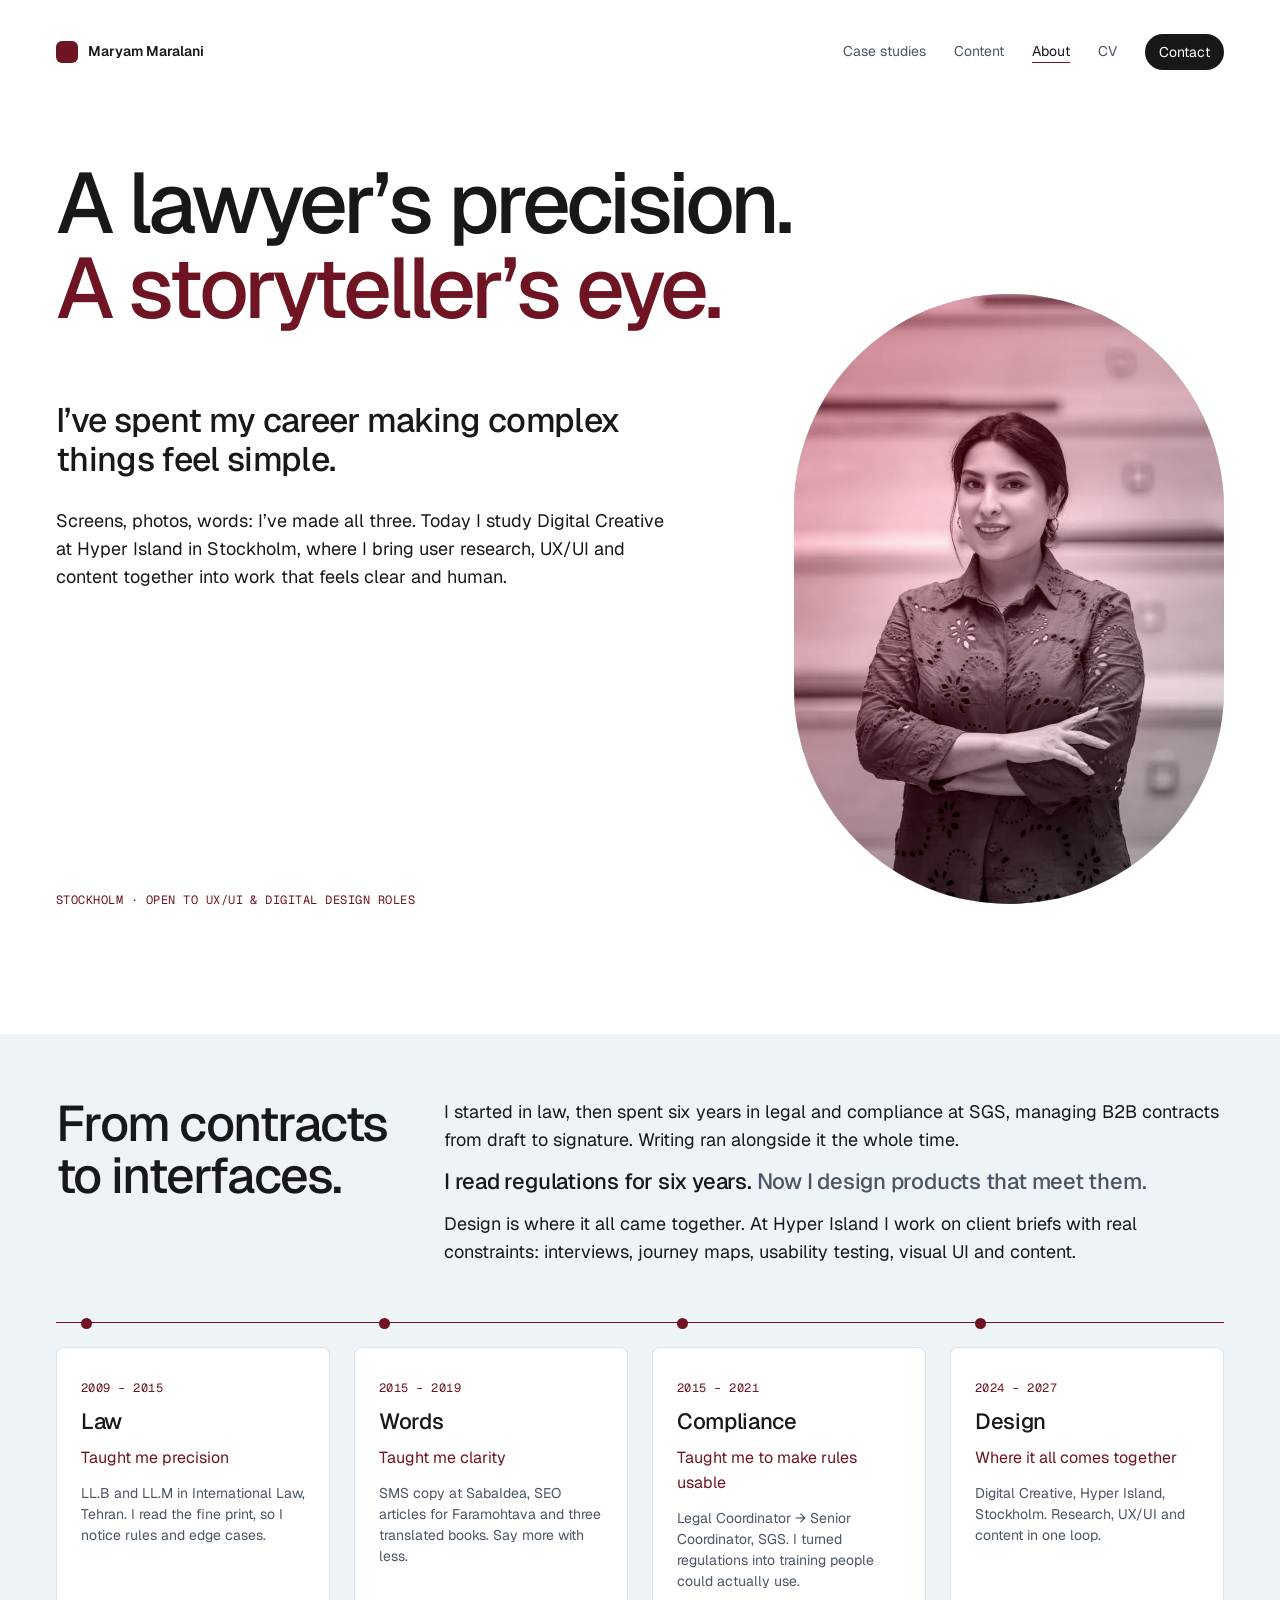
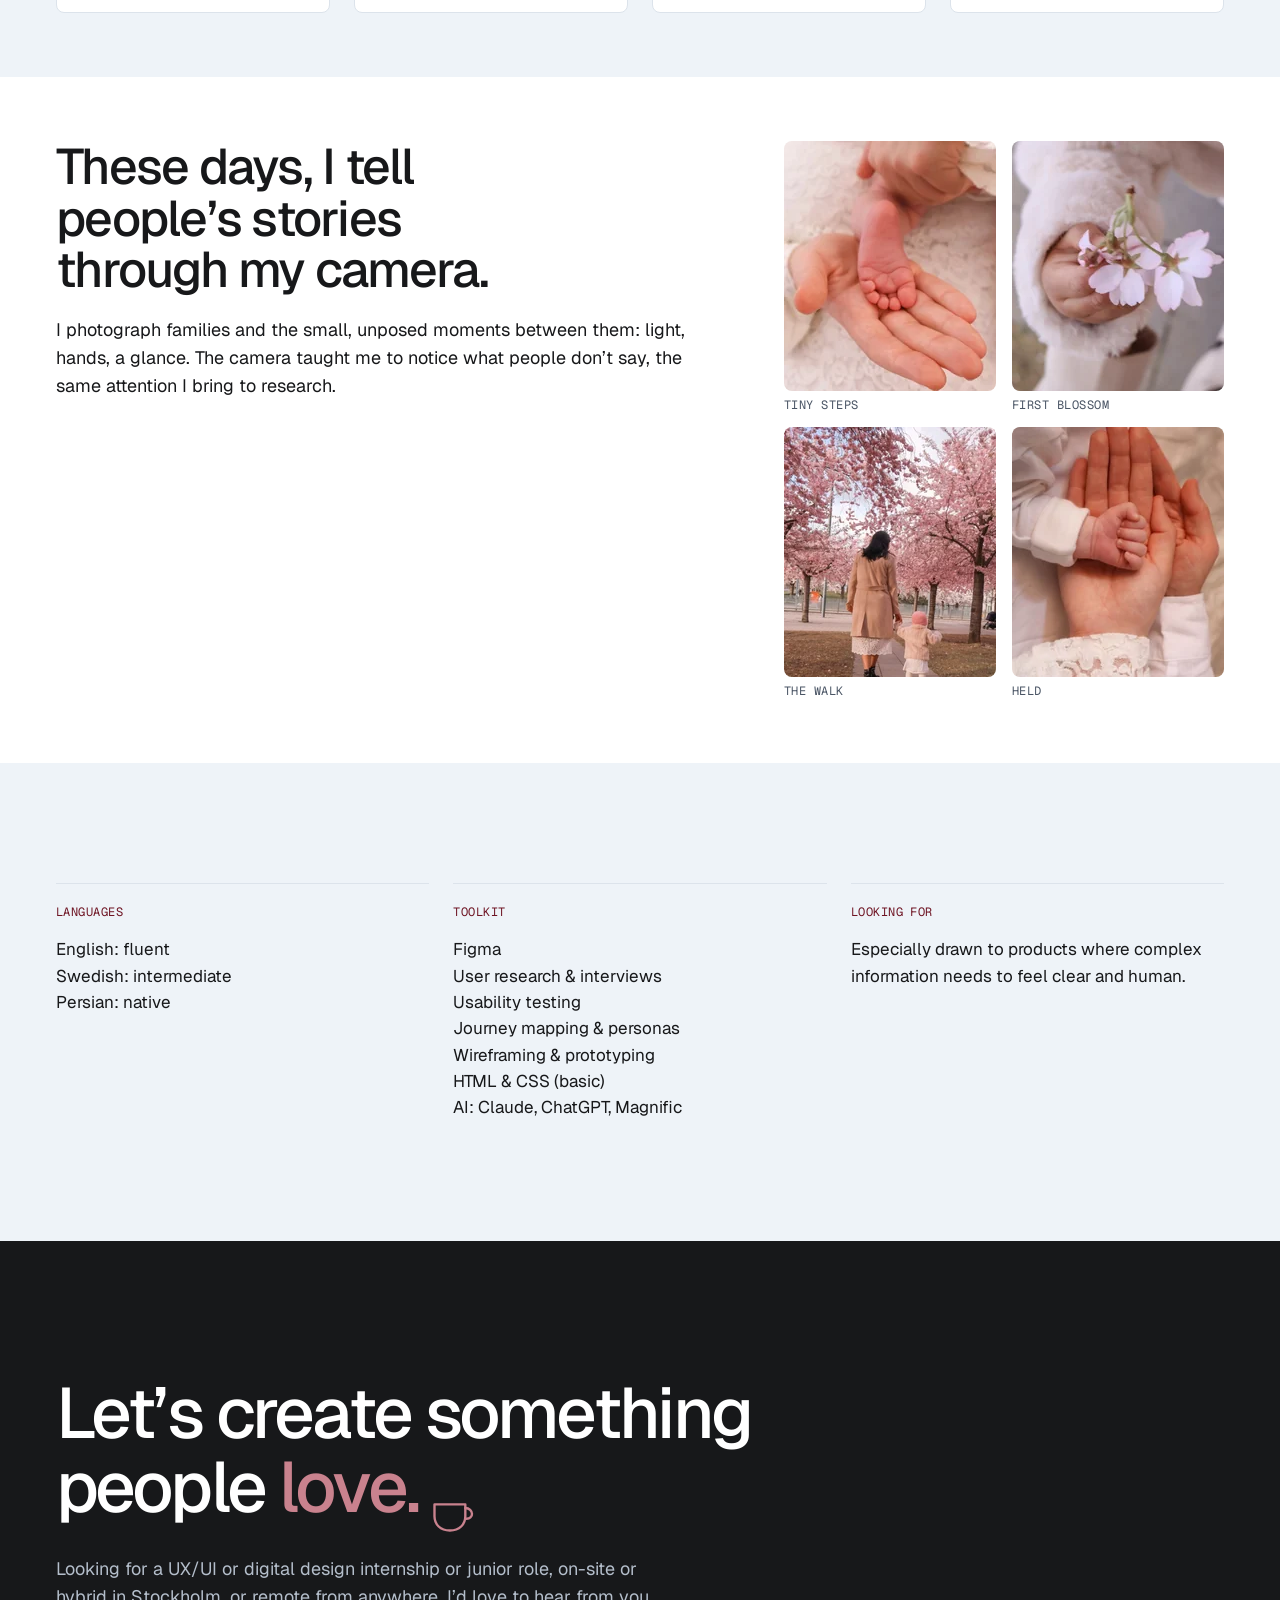
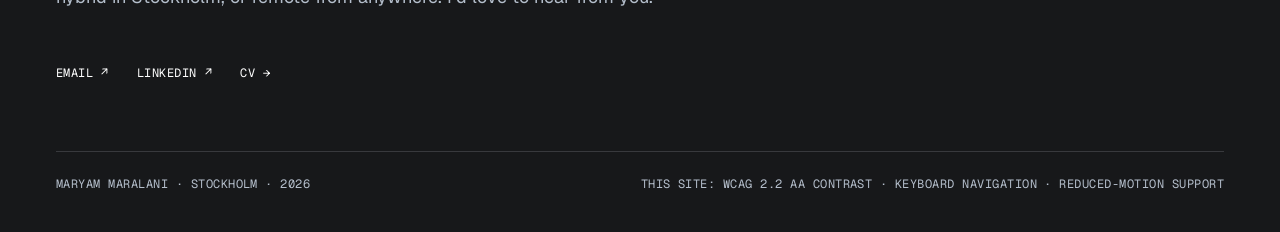
==== commit c4aa63a0: "Use colour-edited tiny steps photo, named like the other photos Co-Authored-By: Claude Opus 5.5 <nor" ====
--- a/about.html
+++ b/about.html
@@ -77,7 +77,7 @@
           <p class="t-body-l">I photograph families and the small, unposed moments between them: light, hands, a glance. The camera taught me to notice what people don’t say, the same attention I bring to research.</p>
         </div>
         <div class="gallery">
-          <figure><img src="images/photo-4-ref-600.webp" srcset="images/photo-4-ref-600.webp 600w, images/photo-4-ref-1000.webp 1000w" sizes="(min-width: 1024px) 212px, 45vw" alt="A baby’s foot resting in an open palm" width="1000" height="1330" loading="lazy"><figcaption class="t-label">tiny steps</figcaption></figure>
+          <figure><img src="images/photography/tiny-steps-424.webp" srcset="images/photography/tiny-steps-212.webp 212w, images/photography/tiny-steps-424.webp 424w" sizes="(min-width: 1024px) 212px, 45vw" alt="A baby’s foot resting in an open palm" width="424" height="500" loading="lazy"><figcaption class="t-label">tiny steps</figcaption></figure>
           <figure><img src="images/photography/first-blossom-424.webp" srcset="images/photography/first-blossom-212.webp 212w, images/photography/first-blossom-424.webp 424w" sizes="(min-width: 1024px) 212px, 45vw" alt="A small hand in a fluffy white sleeve holding a cherry blossom sprig" width="424" height="500" loading="lazy"><figcaption class="t-label">first blossom</figcaption></figure>
           <figure><img src="images/photography/the-walk-424.webp" srcset="images/photography/the-walk-212.webp 212w, images/photography/the-walk-424.webp 424w" sizes="(min-width: 1024px) 212px, 45vw" alt="A mother and her child walking hand in hand under cherry blossoms" width="424" height="500" loading="lazy"><figcaption class="t-label">the walk</figcaption></figure>
           <figure><img src="images/photography/held-424.webp" srcset="images/photography/held-212.webp 212w, images/photography/held-424.webp 424w" sizes="(min-width: 1024px) 212px, 45vw" alt="A baby’s hand resting in two adult hands" width="424" height="500" loading="lazy"><figcaption class="t-label">held</figcaption></figure>
--- a/css/styles.css
+++ b/css/styles.css
@@ -1,6 +1,6 @@
 /* ==========================================================================
-   Maryam Maralani — Portfolio (v2, modern redesign)
-   One shared stylesheet for all five pages. Mobile-first: base styles follow
+   Maryam Maralani — Portfolio (v4)
+   One shared stylesheet for all six pages. Mobile-first: base styles follow
    the 390px Figma frames; the min-width 1024px blocks follow the 1440px frames.
 
    1.  Design tokens
@@ -16,6 +16,9 @@
    11. Case studies (shared + Haglöfs + MyMaria)
    12. CV
    13. Motion (reveal, page fade, hovers) + reduced motion
+   14–19. Compact sections, Haglöfs Q1, storytelling animations, page
+          transitions, MyMaria fits
+   20. Content page + handwritten notes
    ========================================================================== */
 
 
@@ -160,7 +163,6 @@
 .section { padding-block: var(--section-y); }
 .section--light { background: var(--bg); }
 .section--grey  { background: var(--surface); }
-.section--white { background: var(--white); }
 
 .stack > * + * { margin-top: var(--stack, 24px); }
 
@@ -182,8 +184,6 @@
   .split { grid-template-columns: minmax(0, 1fr) minmax(0, 608px); gap: 24px; }
 }
 
-.measure-s { max-width: 640px; }
-.measure   { max-width: 860px; }
 .measure-l { max-width: 1000px; }
 
 
@@ -209,7 +209,6 @@
 .t-body-xl { font-size: var(--t-body-xl); line-height: 1.5; }
 .t-body-l  { font-size: var(--t-body-l);  line-height: 1.55; }
 .t-body-m  { font-size: var(--t-body-m);  line-height: 1.55; }
-.t-body    { font-size: var(--t-body);    line-height: 1.55; }
 .t-small   { font-size: var(--t-small);   line-height: 1.5; }
 .t-caption { font-size: var(--t-caption); line-height: 1.5; }
 
@@ -224,7 +223,6 @@
 
 .muted  { color: var(--muted); }
 .accent { color: var(--accent); }
-.ink    { color: var(--ink); }
 
 .lines { white-space: pre-line; }
 
@@ -234,14 +232,13 @@
 
 /* 5. Shared components ----------------------------------------------------- */
 
-/* Section label: "01  WHAT I BRING" */
+/* Section label (case studies and CV): "OVERVIEW" */
 .section-label {
   display: flex;
   gap: 12px;
   align-items: baseline;
   color: var(--muted);
 }
-.section-label__num { color: var(--accent); }
 
 /* Header block at the top of each section */
 .section-head > * + * { margin-top: 24px; }
@@ -261,31 +258,9 @@
 .link-arrow__arrow { display: inline-block; transition: transform .25s var(--ease); }
 .link-arrow:hover .link-arrow__arrow,
 .link-arrow:focus-visible .link-arrow__arrow { transform: translateX(4px); }
-.link-arrow:hover .link-arrow__arrow--up,
-.link-arrow:focus-visible .link-arrow__arrow--up { transform: translate(3px, -3px); }
 .link-arrow:hover .link-arrow__arrow--down,
 .link-arrow:focus-visible .link-arrow__arrow--down { transform: translateY(3px); }
 .link-arrow:hover .link-arrow__text { text-decoration: underline; text-underline-offset: 4px; }
-
-/* Buttons */
-.btn {
-  display: inline-flex;
-  align-items: center;
-  justify-content: center;
-  gap: 8px;
-  min-height: 44px;
-  padding: 10px 20px;
-  border-radius: var(--r-pill);
-  border: 1px solid transparent;
-  font-size: var(--t-small);
-  font-weight: 500;
-  line-height: 1.2;
-  transition: background-color .2s var(--ease), color .2s var(--ease), border-color .2s var(--ease);
-}
-.btn--primary { background: var(--accent); color: var(--white); }
-.btn--primary:hover { background: var(--accent-deep); }
-.btn--secondary { border-color: var(--ink); color: var(--ink); }
-.btn--secondary:hover { background: var(--ink); color: var(--bg); }
 
 /* Cards: white, hairline, 8px corners */
 .card {
@@ -297,7 +272,6 @@
 .card > * + * { margin-top: 12px; }
 .card--roomy { padding: 24px 20px; }
 @media (min-width: 1024px) { .card--roomy { padding: 28px; } }
-.card--tint { background: var(--surface); border-color: var(--surface); }
 
 /* Open columns with a top hairline (lists of different length) */
 .open-col {
@@ -361,7 +335,6 @@
 }
 
 /* Images */
-.img-round { border-radius: var(--r-card); }
 .panel {
   background: var(--surface);
   border-radius: var(--r-image);
@@ -477,8 +450,7 @@
   transition: color .2s var(--ease);
 }
 .nav__link:hover { color: var(--ink); }
-.nav__link[aria-current="page"],
-.nav__link.is-current { color: var(--ink); text-decoration: underline; text-decoration-color: var(--accent); text-decoration-thickness: 1px; text-underline-offset: 6px; }
+.nav__link[aria-current] { color: var(--ink); text-decoration: underline; text-decoration-color: var(--accent); text-decoration-thickness: 1px; text-underline-offset: 6px; }
 .nav__cta {
   position: relative;
   display: inline-flex;
@@ -1023,7 +995,7 @@
 
 /* Reference brands (Haglöfs) */
 .refs { display: grid; gap: 24px 20px; grid-template-columns: repeat(2, minmax(0, 1fr)); }
-.refs img { width: 100%; aspect-ratio: 317 / 220; object-fit: cover; border-radius: var(--r-card); }
+.refs img { width: 100%; aspect-ratio: 317 / 140; object-fit: cover; border-radius: var(--r-card); }
 .refs figcaption { margin-top: 10px; }
 .refs figcaption > * + * { margin-top: 4px; }
 @media (min-width: 1024px) { .refs { grid-template-columns: repeat(4, minmax(0, 1fr)); } }
@@ -1059,7 +1031,7 @@
   border: 1px solid var(--line);
   background: var(--white);
 }
-.shot__frame.is-winner { border-color: var(--accent); }
+.shot__frame.is-winner { border: 2px solid var(--accent); }  /* one "winner" style: 2px burgundy, same as the Test 2 output and the LoRA card */
 .shot__frame img { width: 100%; }
 .shot__split {
   position: absolute;
@@ -1147,7 +1119,7 @@
 
 /* MyMaria: journey map */
 .journey-intro { display: grid; gap: 24px; align-items: start; }
-.paper-print { width: min(100%, 340px); }
+.paper-print { width: min(100%, 330px); }
 .paper-print__card { padding: 24px; background: var(--white); border: 1px solid var(--line); border-radius: var(--r-card); }
 .paper-print__card img { width: 100%; aspect-ratio: 287 / 220; object-fit: cover; border-radius: var(--r-card); }
 .paper-print figcaption { margin-top: 14px; padding-inline: 10px; color: var(--muted); }
@@ -1215,9 +1187,7 @@
 .before-after { display: grid; gap: 16px; }
 .before-after .card > * + * { margin-top: 18px; }
 @media (min-width: 1024px) { .before-after { grid-template-columns: repeat(2, minmax(0, 1fr)); gap: 32px; } .before-after .card { padding: 28px; } }
-.onboarding { display: grid; gap: 32px; align-items: center; margin-top: 30px; }
 .onboarding__caption > * + * { margin-top: 16px; }
-@media (min-width: 1024px) { .onboarding { grid-template-columns: 350px minmax(0, 480px); gap: 80px; } }
 
 
 /* 12. CV ------------------------------------------------------------------- */
@@ -1547,12 +1517,20 @@
 .content-sample > * + * { margin-top: 0; }
 .content-sample__media { position: relative; aspect-ratio: 425 / 427; background: var(--surface); }
 .content-sample__media > img { width: 100%; height: 100%; object-fit: cover; }
-.content-sample__media--books { display: flex; align-items: center; justify-content: center; gap: 10px; padding: 20px; }
-.content-sample__media--books > img { width: 28.2%; height: auto; object-fit: initial; border-radius: var(--r-sm); }
-.content-sample__doodle {
-  position: absolute; top: 24px; right: 24px; width: 44px; height: 44px;
-  fill: none; stroke: var(--accent); stroke-width: 1.83; stroke-linecap: round; stroke-linejoin: round;
-}
+/* Label on AI-generated pictures: same look and size as the "AI-genererad bild"
+   label inside the Haglöfs close-up next to it (scales with the card) */
+.content-sample__media { container-type: inline-size; }
+.ai-tag {
+  position: absolute; left: 4cqw; bottom: 4.2cqw;
+  display: inline-flex; align-items: center; gap: 2.2cqw;
+  height: 7.6cqw; padding: 0 3.3cqw 0 3cqw;
+  border-radius: 999px;
+  background: #D0D0CF;
+  color: #1E1E1E;
+  font-family: 'Noto Serif', Georgia, 'Times New Roman', serif;
+  font-size: 3cqw; line-height: 1;
+}
+.ai-tag svg { width: 2.6cqw; height: 2.6cqw; fill: #24453A; flex: none; }
 .content-sample__body { display: flex; flex-direction: column; gap: 10px; flex: 1; padding: 24px; }
 .content-sample__body .link-arrow { margin-top: auto; }
 .content-sample__note { margin-top: auto; padding-top: 14px; }
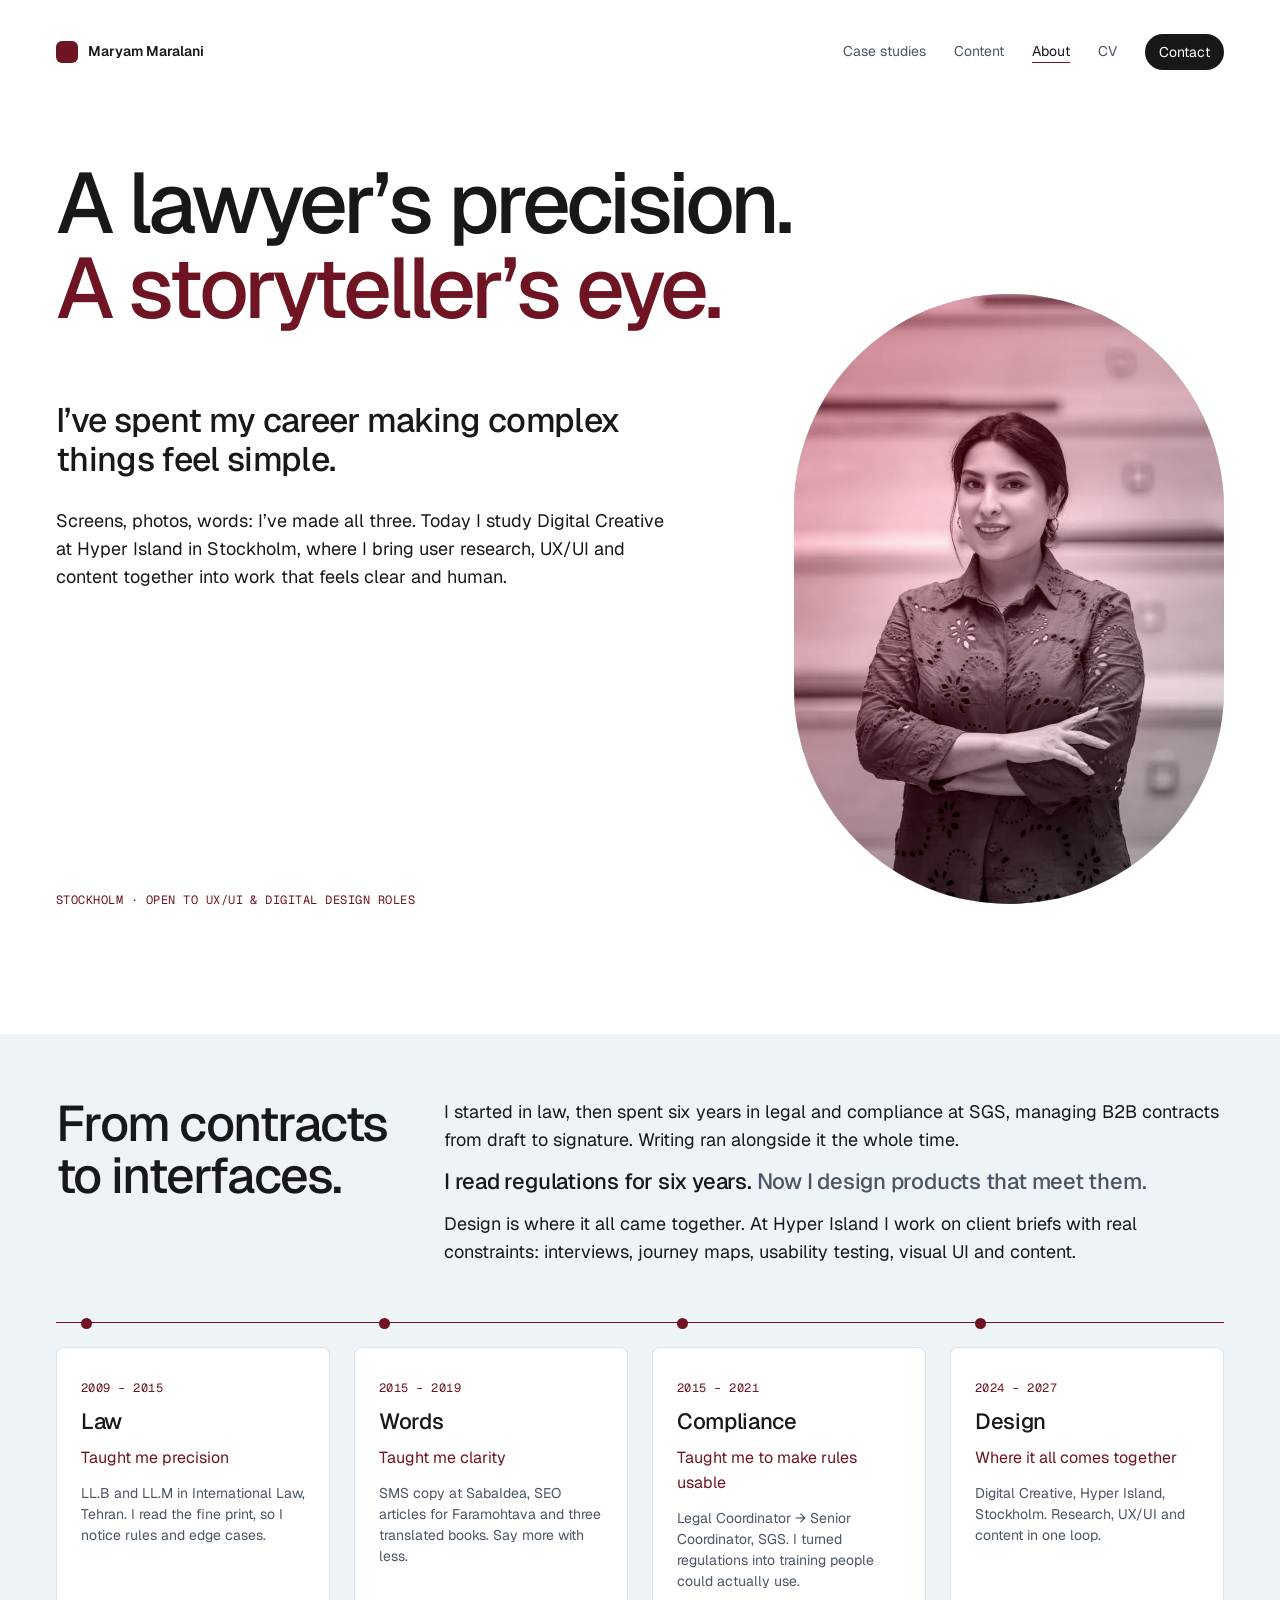
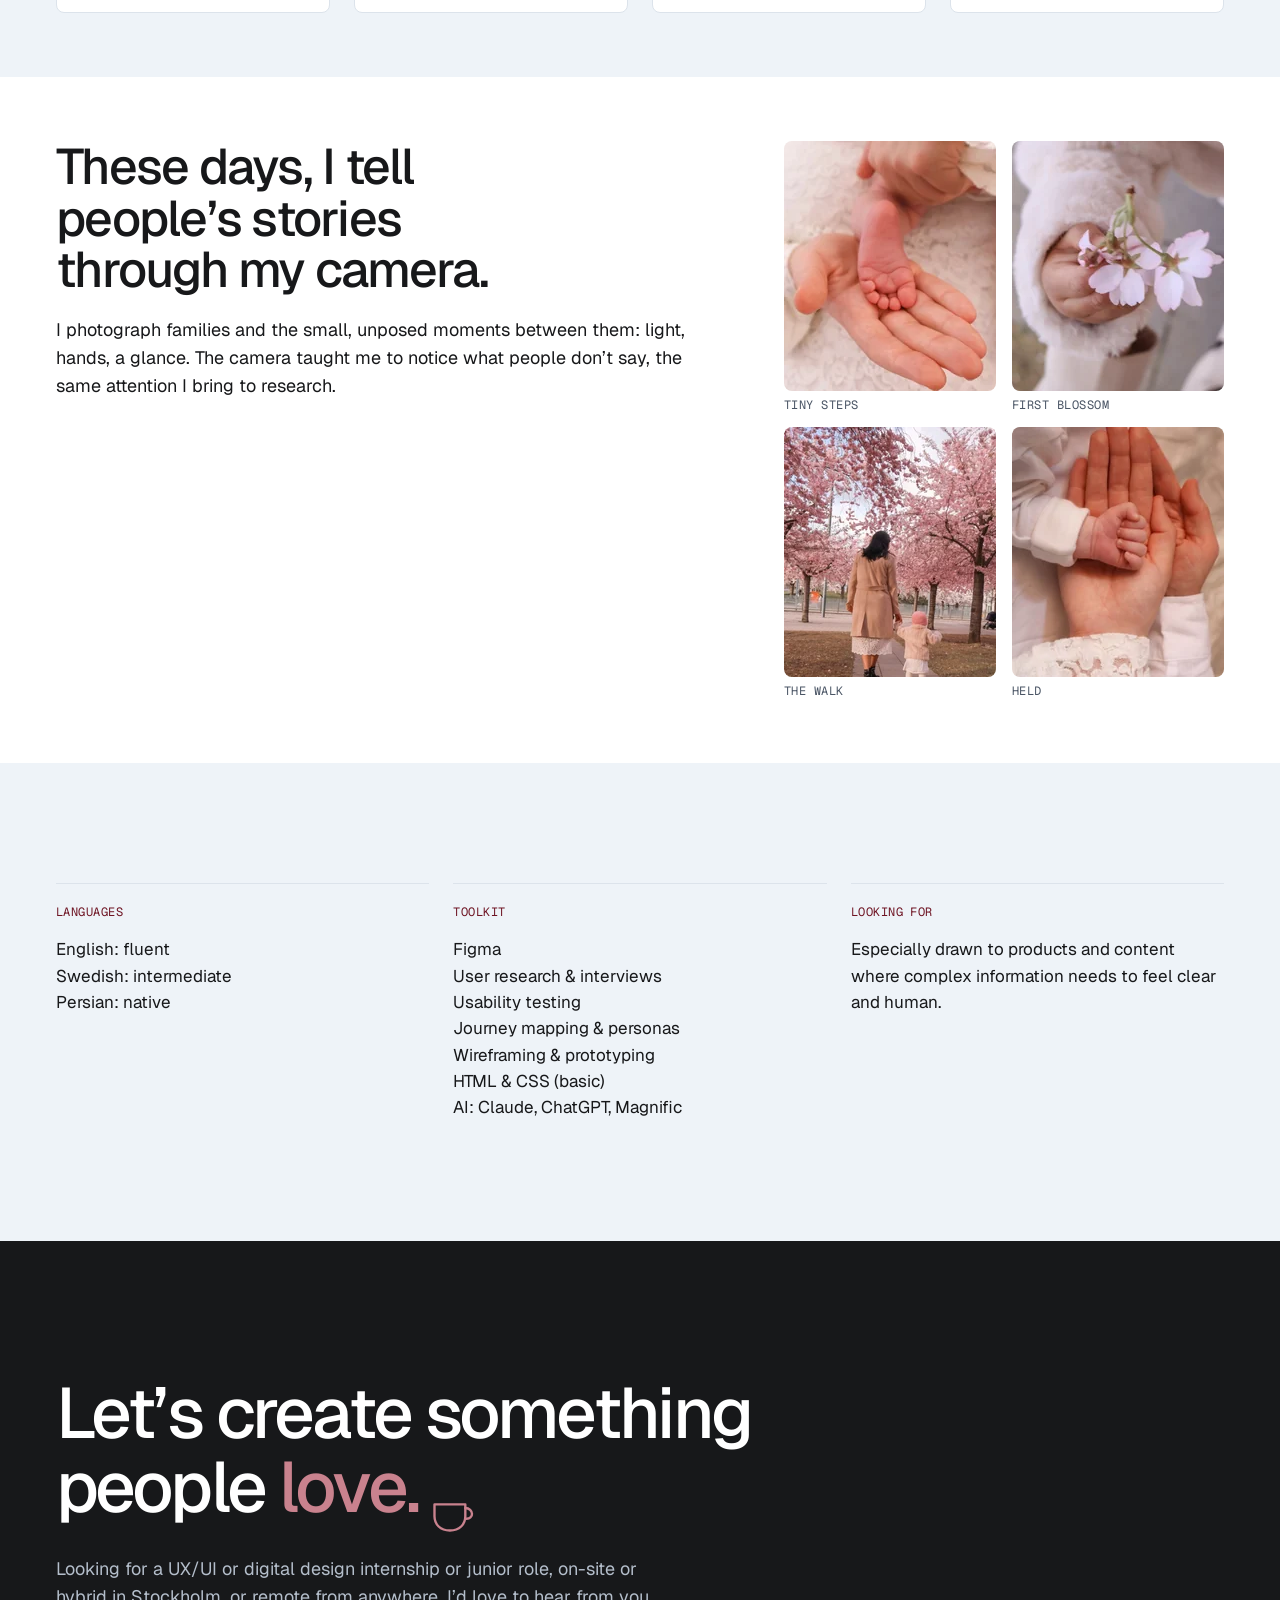
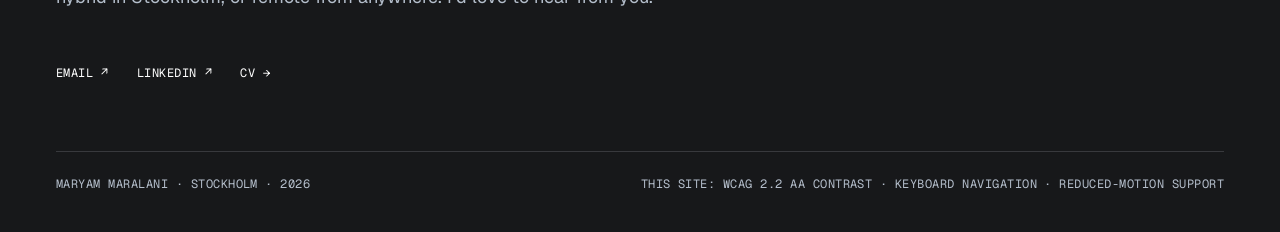
==== commit 02d7fa12: "Copy: 'products and content'; describe the Claude Code workflow on Content Co-Authored-By: Claude Op" ====
--- a/about.html
+++ b/about.html
@@ -33,7 +33,7 @@
     <section class="about-hero section--light" aria-labelledby="about-title">
       <div class="container about-hero__grid">
         <div class="about-hero__head">
-          <h1 class="about-hero__title" id="about-title">A lawyer’s precision.<br><span>A storyteller’s eye.</span></h1>
+          <h1 class="about-hero__title" id="about-title">A lawyer’s precision.<br> <span>A storyteller’s eye.</span></h1>
         </div>
         <div class="portrait">
           <img src="images/portrait/portrait-860.webp" srcset="images/portrait/portrait-480.webp 480w, images/portrait/portrait-662.webp 662w, images/portrait/portrait-860.webp 860w" sizes="(min-width: 1024px) 430px, calc(100vw - 40px)" alt="Portrait of Maryam Maralani, smiling with her arms crossed" width="860" height="1220" fetchpriority="high">
@@ -50,7 +50,7 @@
     <section class="section section--grey story" aria-labelledby="story-title">
       <div class="container" data-reveal>
         <div class="split story__split">
-          <h2 class="t-h1" id="story-title">From contracts<br>to interfaces.</h2>
+          <h2 class="t-h1" id="story-title">From contracts<br> to interfaces.</h2>
           <div class="prose t-body-l">
             <p>I started in law, then spent six years in legal and compliance at SGS, managing B2B contracts from draft to signature. Writing ran alongside it the whole time.</p>
             <p class="regulation-line">I read regulations for six years. <span>Now I design products that meet them.</span></p>
@@ -73,7 +73,7 @@
     <section class="section section--light photo-section" id="photography" aria-labelledby="photo-title">
       <div class="container offscreen" data-reveal>
         <div class="offscreen__text">
-          <h2 class="t-h1" id="photo-title">These days, I tell<br>people’s stories<br>through my camera.</h2>
+          <h2 class="t-h1" id="photo-title">These days, I tell<br> people’s stories<br> through my camera.</h2>
           <p class="t-body-l">I photograph families and the small, unposed moments between them: light, hands, a glance. The camera taught me to notice what people don’t say, the same attention I bring to research.</p>
         </div>
         <div class="gallery">
@@ -92,7 +92,7 @@
         <div class="grid grid--3">
           <div class="open-col"><h3 class="t-label accent">Languages</h3><ul class="t-body-m"><li>English: fluent</li><li>Swedish: intermediate</li><li>Persian: native</li></ul></div>
           <div class="open-col"><h3 class="t-label accent">Toolkit</h3><ul class="t-body-m"><li>Figma</li><li>User research &amp; interviews</li><li>Usability testing</li><li>Journey mapping &amp; personas</li><li>Wireframing &amp; prototyping</li><li>HTML &amp; CSS (basic)</li><li>AI: Claude, ChatGPT, Magnific</li></ul></div>
-          <div class="open-col"><h3 class="t-label accent">Looking for</h3><p class="t-body-m">Especially drawn to products where complex information needs to feel clear and human.</p></div>
+          <div class="open-col"><h3 class="t-label accent">Looking for</h3><p class="t-body-m">Especially drawn to products and content where complex information needs to feel clear and human.</p></div>
         </div>
       </div>
     </section>
--- a/css/styles.css
+++ b/css/styles.css
@@ -1569,9 +1569,24 @@
 .js-anim [data-hand] .hand-note__arrow path { stroke-dasharray: 1; stroke-dashoffset: 1; }
 .js-anim [data-hand].is-in .hand-note__arrow path:first-child { stroke-dashoffset: 0; transition: stroke-dashoffset .45s ease-in-out 1s; }
 .js-anim [data-hand].is-in .hand-note__arrow path:last-child { stroke-dashoffset: 0; transition: stroke-dashoffset .15s ease-out 1.45s; }
+/* Three small "shine" strokes beside the whimsical note. Deliberately not the four-point
+   sparkle, which on this site only ever means "AI-generated". Drawn once after the text. */
+.hand__shine { display: inline-block; width: .95em; height: .95em; margin-left: .04em; vertical-align: .4em; overflow: visible;
+  fill: none; stroke: currentColor; stroke-width: 1.8; stroke-linecap: round; }
+.js-anim [data-hand] .hand__shine path { stroke-dasharray: 1; stroke-dashoffset: 1; }
+.js-anim [data-hand].is-in .hand__shine path { stroke-dashoffset: 0; transition: stroke-dashoffset .18s ease-out 1s; }
+.js-anim [data-hand].is-in .hand__shine path:nth-child(2) { transition-delay: 1.12s; }
+.js-anim [data-hand].is-in .hand__shine path:nth-child(3) { transition-delay: 1.24s; }
 @media (prefers-reduced-motion: reduce) {
   .js-anim [data-hand] .hand__ink { clip-path: none !important; }
+  .js-anim [data-hand] .hand__shine path { stroke-dashoffset: 0 !important; }
   .js-anim [data-hand] .hand-note__arrow path,
   .js-anim .loop__return[data-draw] path { stroke-dashoffset: 0 !important; }
   .js-anim .loop__return[data-draw] .loop__note { opacity: 1 !important; }
 }
+
+/* Phones: let multi-line headings rewrap naturally instead of forcing the desktop line breaks */
+@media (max-width: 639.98px) {
+  main h2 { text-wrap: balance; }
+  main h2 br { display: none; }
+}
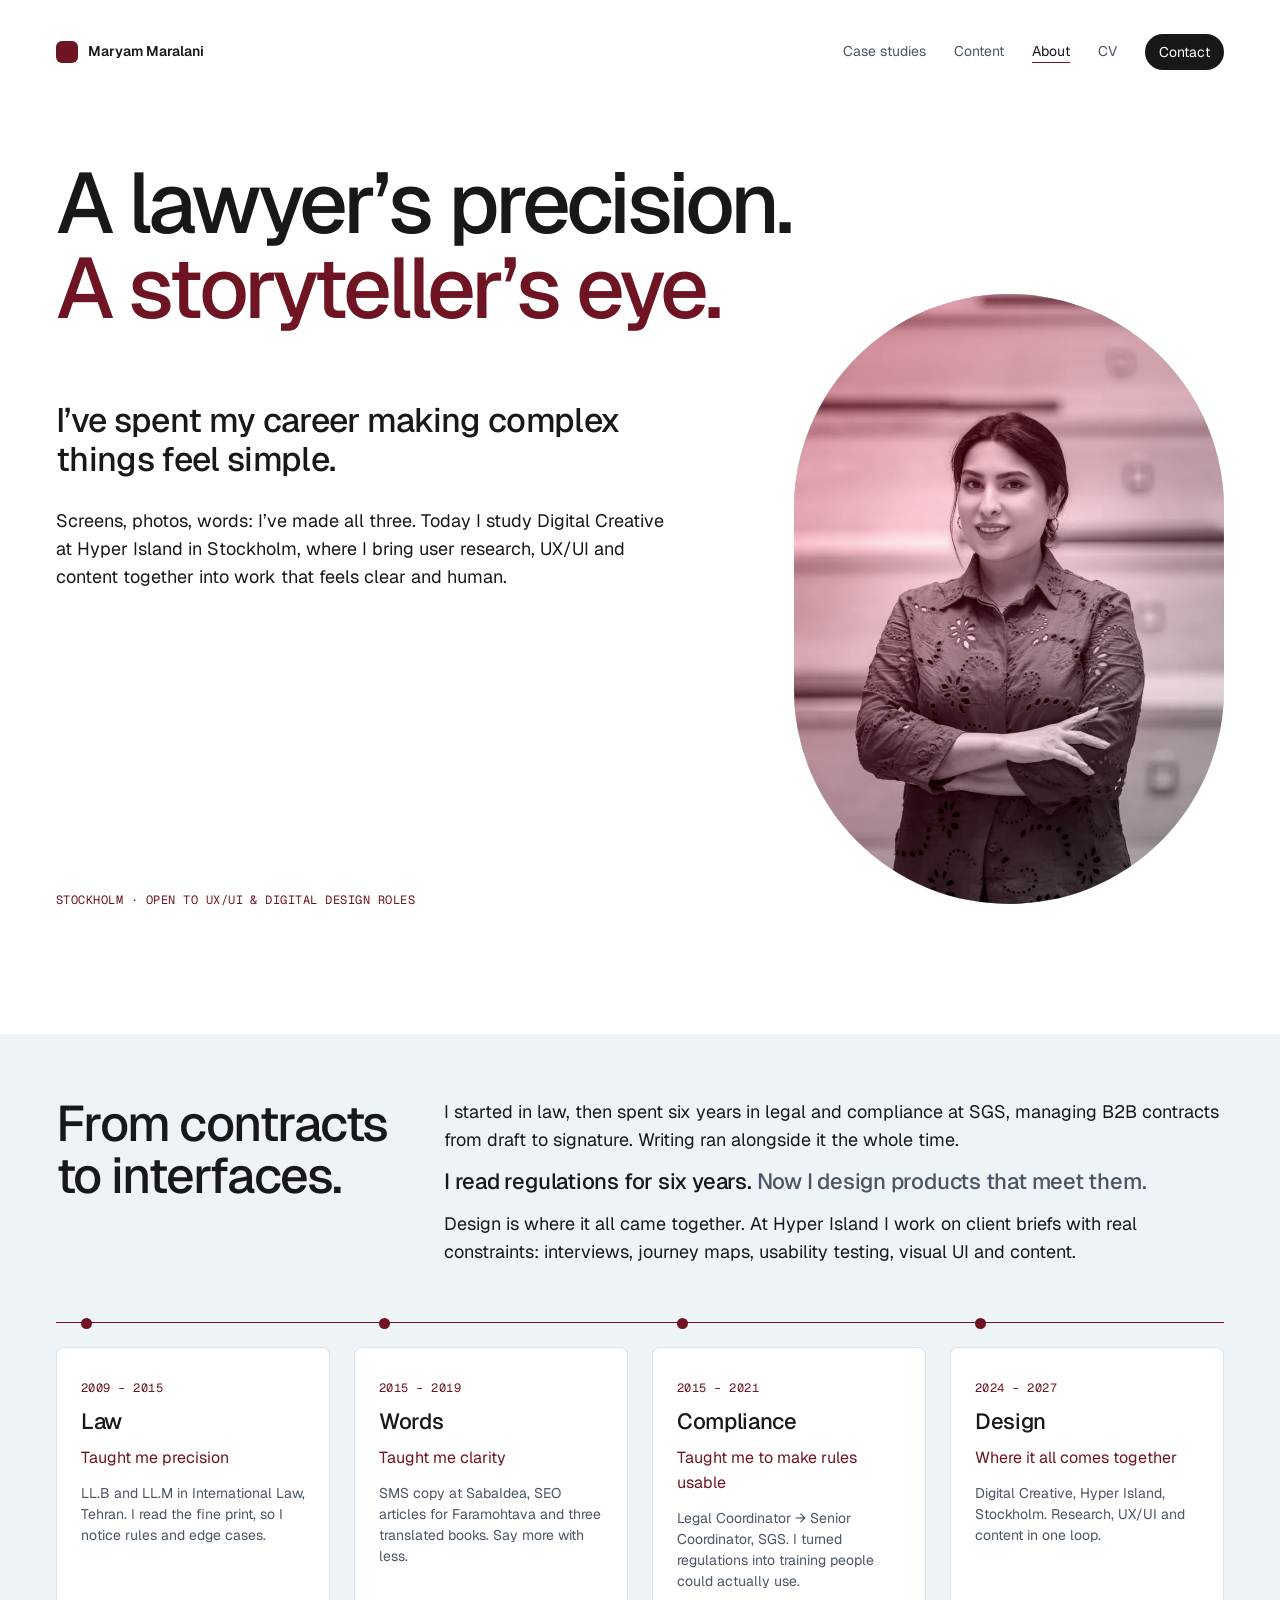
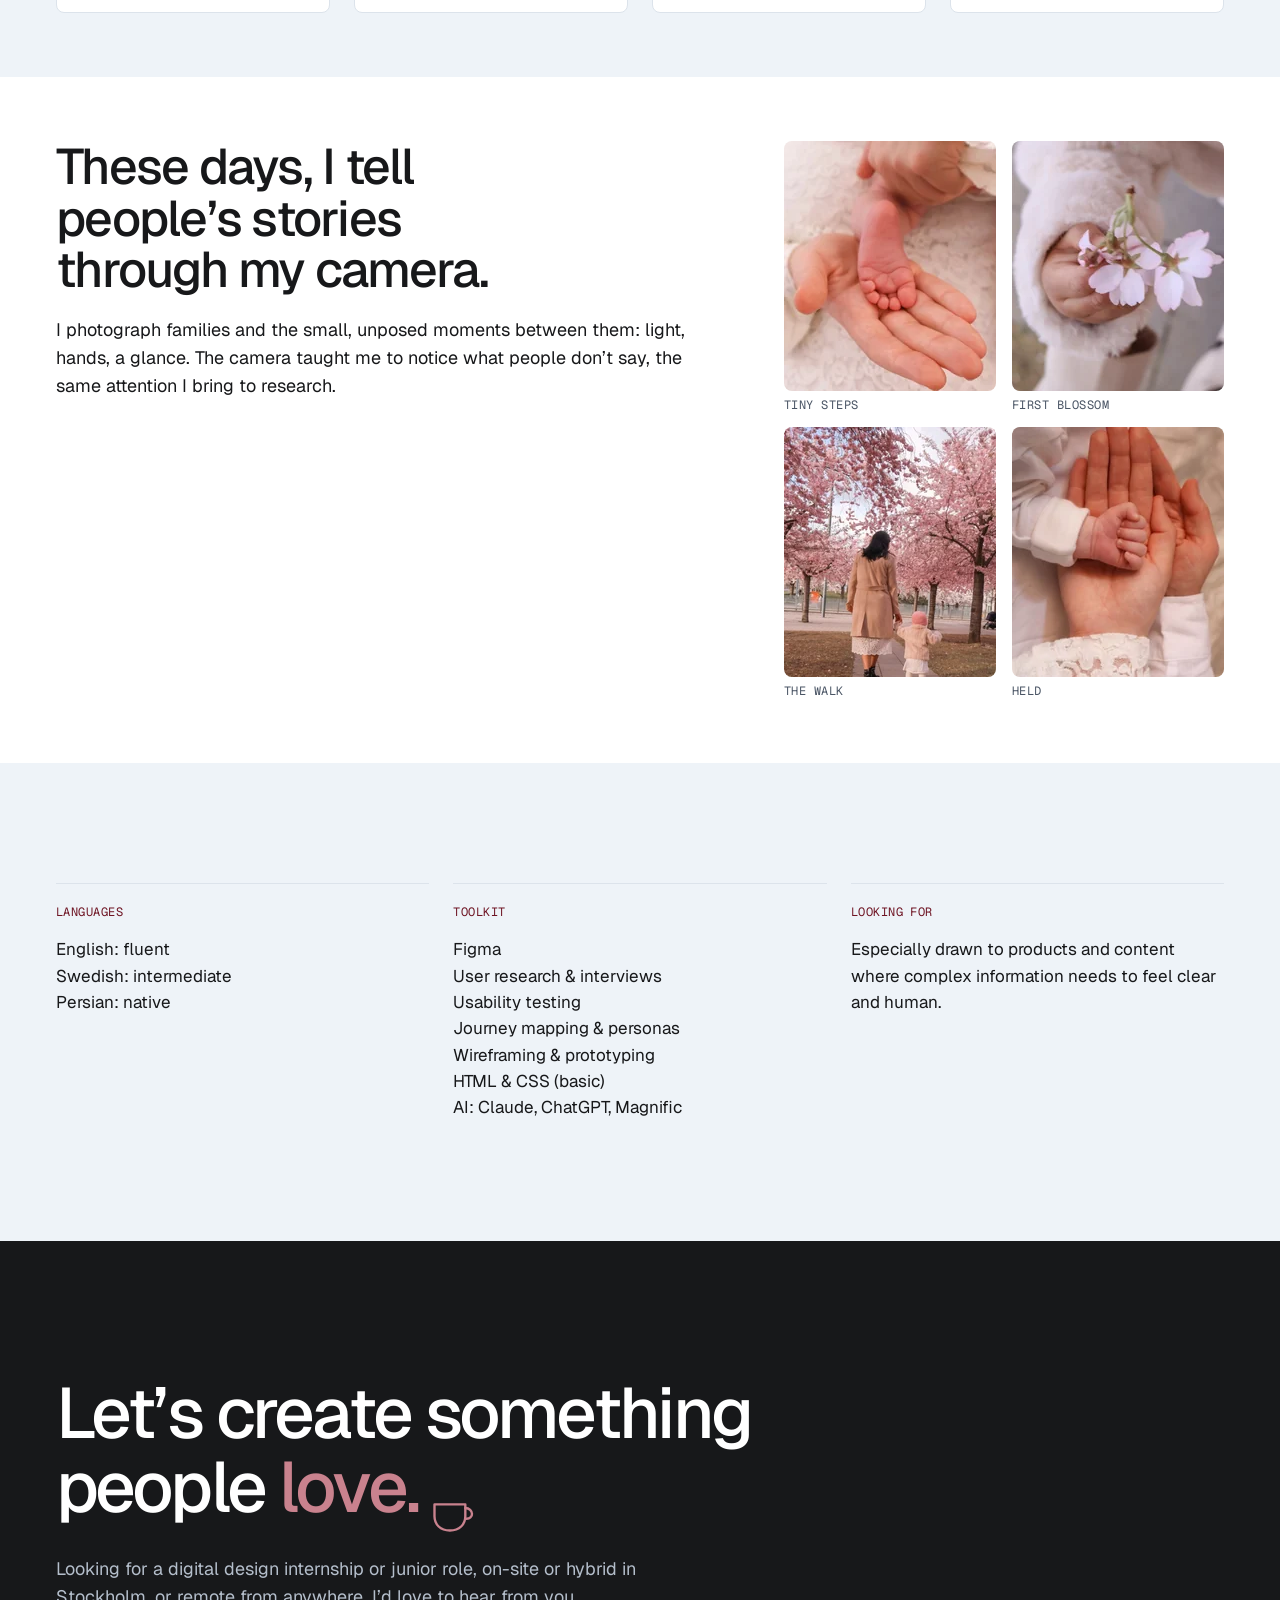
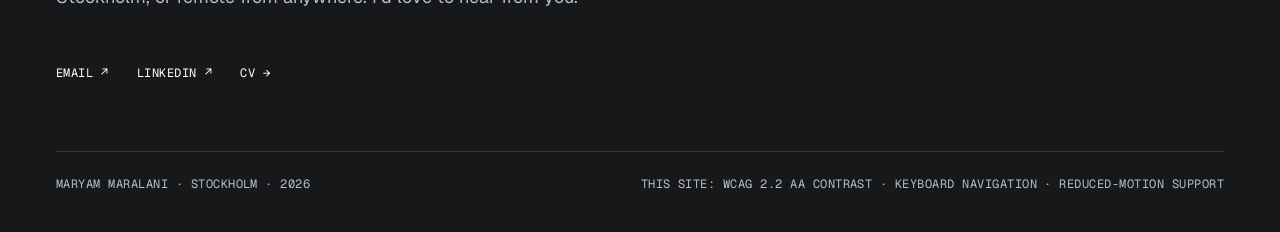
==== commit c5478c10: "Footer: drop UX/UI; new Digital Designer CV PDF Co-Authored-By: Claude Opus 5.5 <noreply@anthropic.c" ====
--- a/about.html
+++ b/about.html
@@ -119,7 +119,7 @@
           <g class="fika__steam"><path d="M13.67 56.67C9.67 51.67 17.67 48.67 13.67 43.67C9.67 38.67 17.67 35.67 13.67 30.67"/><path d="M23.67 56.67C19.67 51.67 27.67 48.67 23.67 43.67C19.67 38.67 27.67 35.67 23.67 30.67"/><path d="M33.67 56.67C29.67 51.67 37.67 48.67 33.67 43.67C29.67 38.67 37.67 35.67 33.67 30.67"/></g>
           <g class="fika__cup"><path d="M10.67 56.67H45.33V70C45.33 79.33 38.67 86 28 86C17.33 86 10.67 79.33 10.67 70V56.67Z"/><path d="M45.33 60.67C54.67 60.67 56 74 45.33 72.67"/></g>
         </svg></span></h2>
-      <p class="site-footer__text">Looking for a UX/UI or digital design internship or junior role, on-site or hybrid in Stockholm, or remote from anywhere. I’d love to hear from you.</p>
+      <p class="site-footer__text">Looking for a digital design internship or junior role, on-site or hybrid in Stockholm, or remote from anywhere. I’d love to hear from you.</p>
       <div class="site-footer__row">
         <ul class="site-footer__links t-label">
           <li><a href="mailto:maryamhmaralani@gmail.com">Email <span aria-hidden="true">↗</span><span class="sr-only"> maryamhmaralani@gmail.com</span></a></li>
--- a/css/styles.css
+++ b/css/styles.css
@@ -989,6 +989,30 @@
   .print figcaption { margin-top: 24px; }
 }
 
+/* Haglöfs: four key decisions (the skim layer) */
+.decisions { gap: 18px; }
+.decisions .card > * + * { margin-top: 12px; }
+.decisions strong { font-weight: 600; color: var(--ink); }
+.decisions__next { margin-top: 32px; }
+@media (min-width: 1024px) { .decisions .card { min-height: 170px; } }
+
+/* Haglöfs: teammates' model research, folded at the end */
+.team-fold { border: 1px solid var(--line); border-radius: var(--r-card); background: var(--white); }
+.team-fold__summary { display: flex; align-items: center; justify-content: space-between; gap: 24px; padding: 24px; cursor: pointer; list-style: none; }
+.team-fold__summary::-webkit-details-marker { display: none; }
+.team-fold__summary > span:first-child { display: grid; gap: 8px; }
+.team-fold__summary:focus-visible { outline: 2px solid var(--accent); outline-offset: 4px; border-radius: inherit; }
+.team-fold__toggle { flex: none; display: inline-flex; align-items: center; min-height: 44px; color: var(--accent); white-space: nowrap; }
+.team-fold__toggle .link-arrow__arrow { display: inline-block; margin-left: 8px; transition: transform .25s var(--ease); }
+.team-fold__summary:hover .team-fold__more .link-arrow__arrow { transform: translateY(3px); }
+.team-fold__summary:hover .team-fold__less .link-arrow__arrow { transform: translateY(-3px); }
+.team-fold__less, .team-fold[open] .team-fold__more { display: none; }
+.team-fold[open] .team-fold__less { display: inline; }
+@media (max-width: 639.98px) { .team-fold__summary { flex-direction: column; align-items: flex-start; gap: 8px; } }
+.team-fold__body { padding: 0 24px 32px; border-top: 1px solid var(--line); padding-top: 32px; }
+.team-fold__photo { margin-top: 48px; max-width: 396px; }
+@media (min-width: 1024px) { .team-fold__summary { padding: 32px 36px; } .team-fold__body { padding: 40px 36px 48px; } }
+
 /* MyMaria: accessibility & inclusion, inside Testing & iteration */
 .a11y-block { margin-top: 48px; }
 .a11y-block > .section-label + * { margin-top: 24px; }
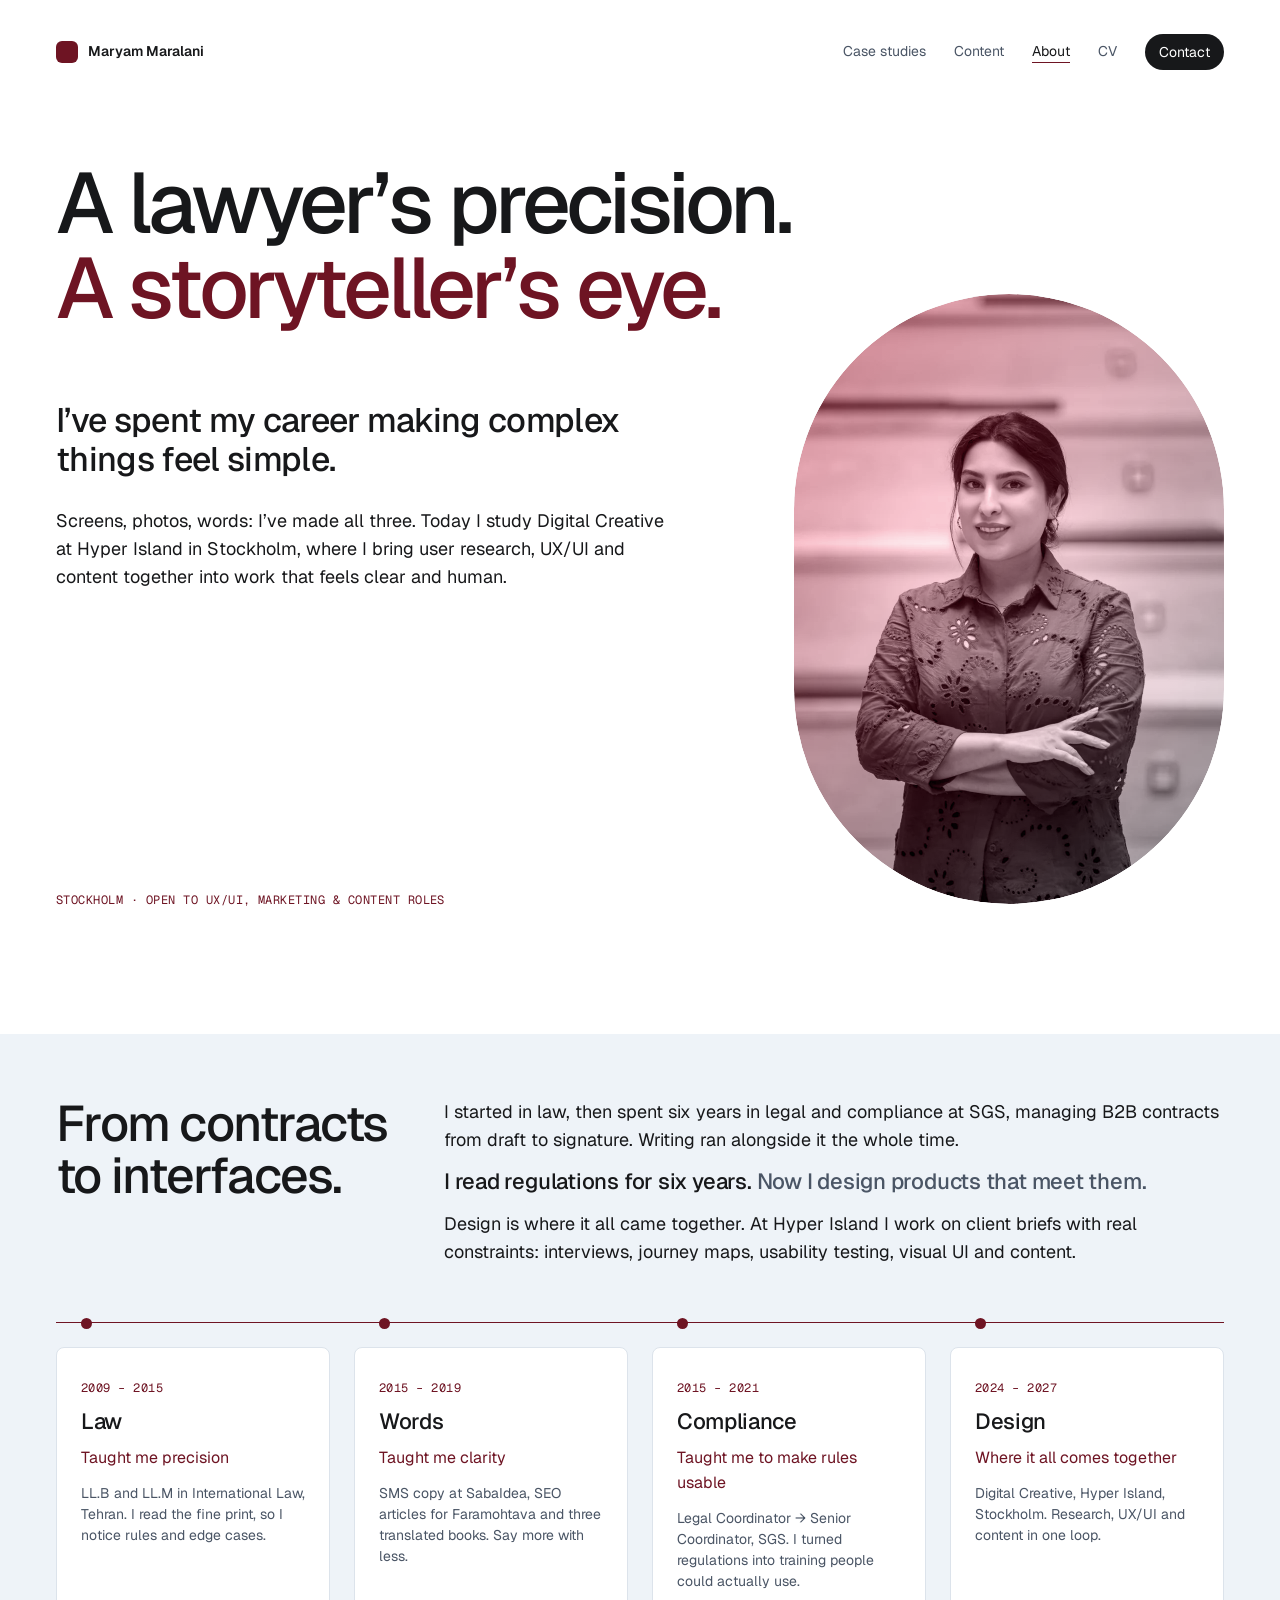
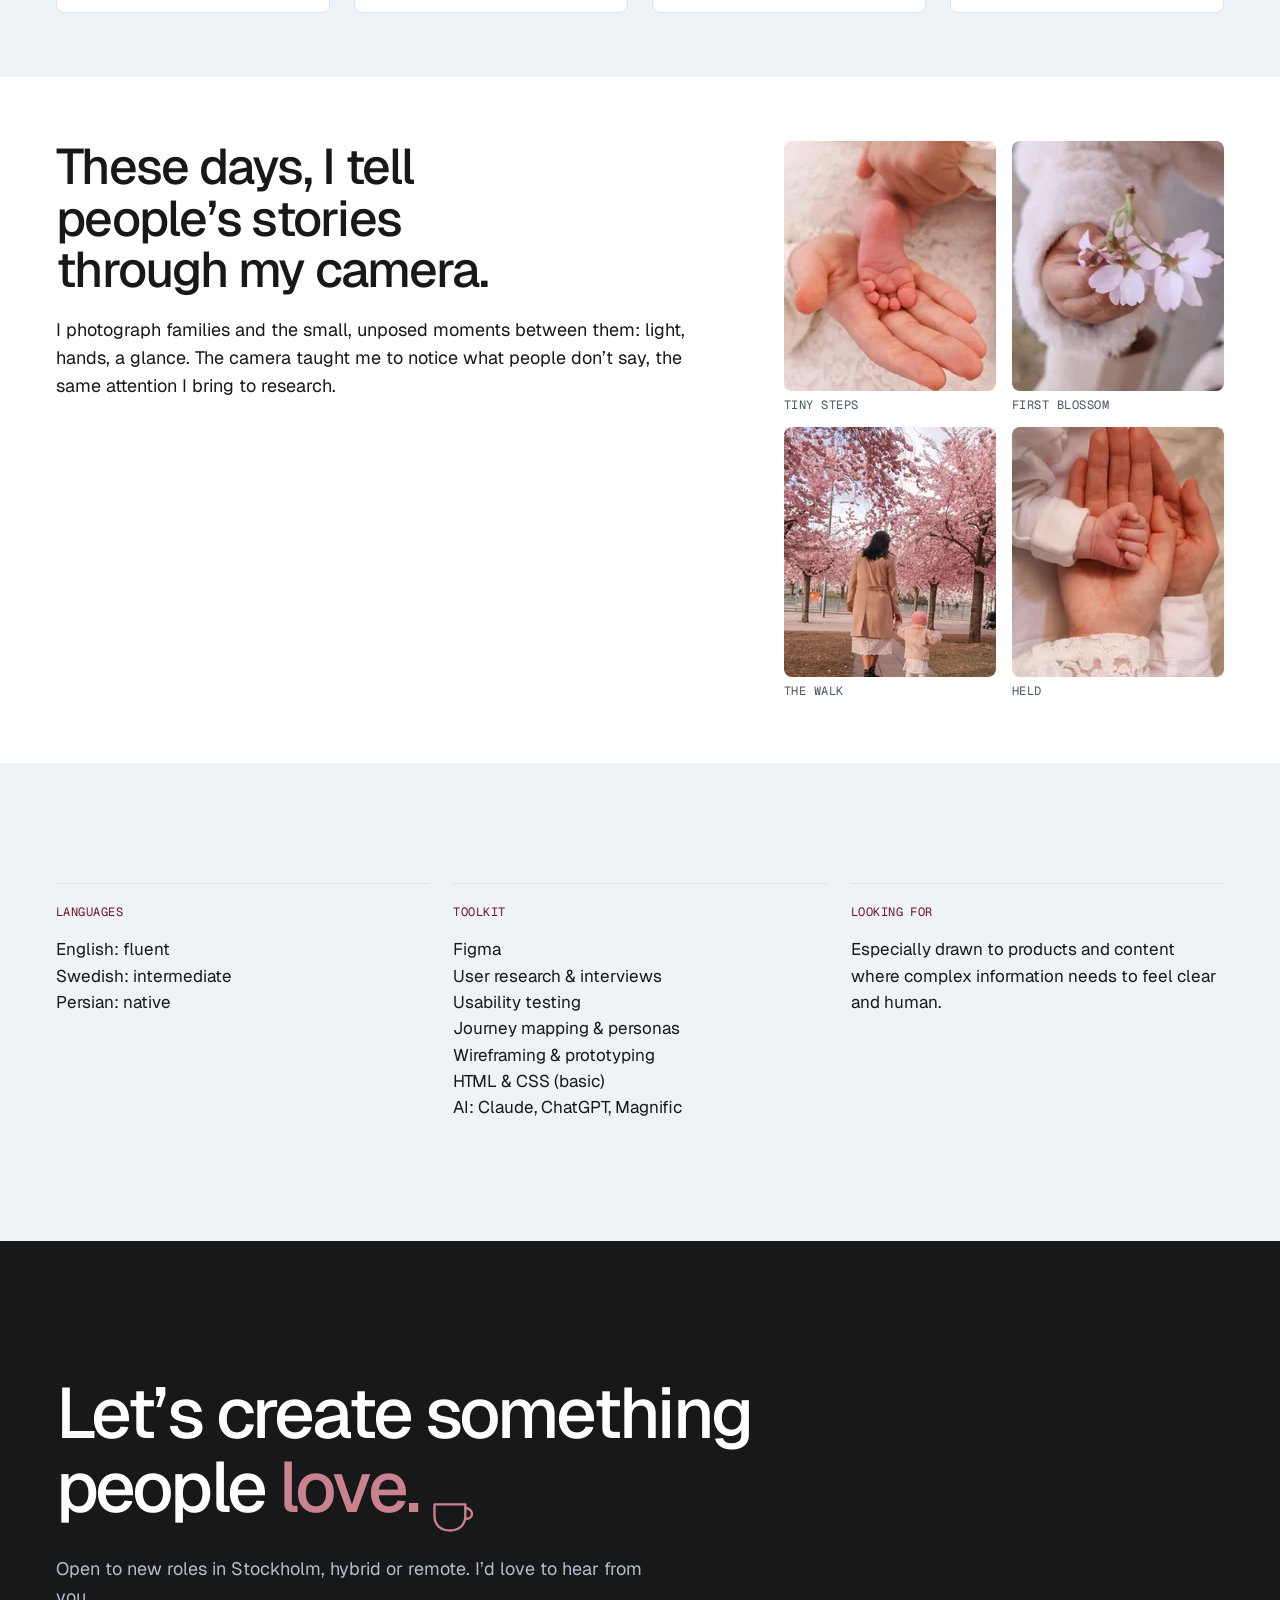
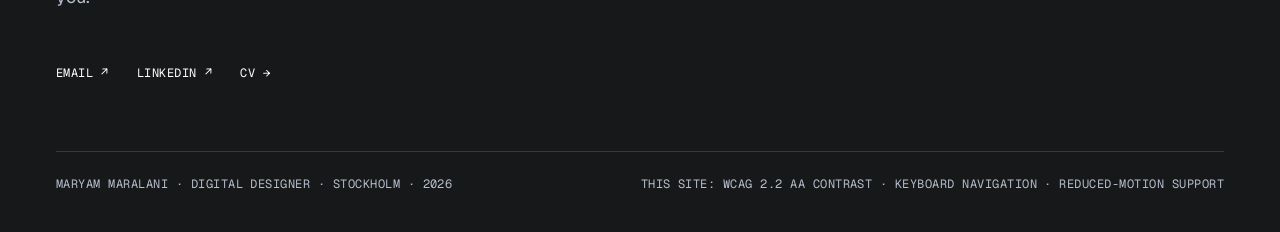
==== commit faa35c1c: "Title: Digital Designer (UX/UI · Visual design · Content), new footer text, link previews, mobile po" ====
--- a/about.html
+++ b/about.html
@@ -5,6 +5,16 @@
   <meta name="viewport" content="width=device-width, initial-scale=1">
   <title>About · Maryam Maralani</title>
   <meta name="description" content="About Maryam Maralani: from law and compliance to UX/UI and digital design at Hyper Island in Stockholm.">
+  <meta property="og:type" content="website">
+  <meta property="og:site_name" content="Maryam Maralani · Digital Designer">
+  <meta property="og:title" content="About · Maryam Maralani">
+  <meta property="og:description" content="About Maryam Maralani: from law and compliance to UX/UI and digital design at Hyper Island in Stockholm.">
+  <meta property="og:url" content="https://maryam.maralani.eu/about.html">
+  <meta property="og:image" content="https://maryam.maralani.eu/images/og-image.png">
+  <meta property="og:image:width" content="1200">
+  <meta property="og:image:height" content="630">
+  <meta property="og:image:alt" content="Maryam Maralani, Digital Designer: UX/UI, visual design and content">
+  <meta name="twitter:card" content="summary_large_image">
   <meta name="theme-color" content="#FFFFFF">
   <link rel="icon" href="data:image/svg+xml,%3Csvg xmlns='http://www.w3.org/2000/svg' viewBox='0 0 32 32'%3E%3Crect width='32' height='32' rx='8' fill='%236E1423'/%3E%3C/svg%3E">
   <link rel="preconnect" href="https://fonts.googleapis.com">
@@ -42,7 +52,7 @@
           <p class="about-hero__intro">I’ve spent my career making complex things feel simple.</p>
           <p class="t-body-l">Screens, photos, words: I’ve made all three. Today I study Digital Creative at Hyper Island in Stockholm, where I bring user research, UX/UI and content together into work that feels clear and human.</p>
         </div>
-        <p class="about-hero__meta t-label accent">Stockholm  ·  Open to UX/UI &amp; digital design roles</p>
+        <p class="about-hero__meta t-label accent">Stockholm  ·  Open to UX/UI, marketing &amp; content roles</p>
       </div>
     </section>
 
@@ -119,7 +129,7 @@
           <g class="fika__steam"><path d="M13.67 56.67C9.67 51.67 17.67 48.67 13.67 43.67C9.67 38.67 17.67 35.67 13.67 30.67"/><path d="M23.67 56.67C19.67 51.67 27.67 48.67 23.67 43.67C19.67 38.67 27.67 35.67 23.67 30.67"/><path d="M33.67 56.67C29.67 51.67 37.67 48.67 33.67 43.67C29.67 38.67 37.67 35.67 33.67 30.67"/></g>
           <g class="fika__cup"><path d="M10.67 56.67H45.33V70C45.33 79.33 38.67 86 28 86C17.33 86 10.67 79.33 10.67 70V56.67Z"/><path d="M45.33 60.67C54.67 60.67 56 74 45.33 72.67"/></g>
         </svg></span></h2>
-      <p class="site-footer__text">Looking for a digital design internship or junior role, on-site or hybrid in Stockholm, or remote from anywhere. I’d love to hear from you.</p>
+      <p class="site-footer__text">Open to new roles in Stockholm, hybrid or remote. I’d love to hear from you.</p>
       <div class="site-footer__row">
         <ul class="site-footer__links t-label">
           <li><a href="mailto:maryamhmaralani@gmail.com">Email <span aria-hidden="true">↗</span><span class="sr-only"> maryamhmaralani@gmail.com</span></a></li>
@@ -128,7 +138,7 @@
         </ul>
       </div>
       <div class="site-footer__bottom t-label">
-        <p>Maryam Maralani  ·  Stockholm  ·  2026</p>
+        <p>Maryam Maralani  ·  Digital Designer  ·  Stockholm  ·  2026</p>
         <p class="site-footer__note">This site: WCAG 2.2 AA contrast · keyboard navigation · reduced-motion support</p>
       </div>
     </div>
--- a/css/styles.css
+++ b/css/styles.css
@@ -613,6 +613,7 @@
     "name"
     "portrait"
     "role"
+    "focus"
     "skills"
     "intro"
     "meta";
@@ -622,6 +623,7 @@
 .home-hero__name { grid-area: name; }
 .home-hero__portrait { grid-area: portrait; }
 .home-hero__role { grid-area: role; }
+.home-hero__focus { grid-area: focus; }  /* static line under the typed title */
 .home-hero__intro { grid-area: intro; font-size: 24px; font-weight: 500; line-height: 1.3; letter-spacing: -.015em; }
 .home-hero__skills { grid-area: skills; color: var(--muted); }
 .home-hero__skills li + li { margin-top: 0; }
@@ -668,6 +670,11 @@
   aspect-ratio: 331 / 470;
   background: var(--surface);
   isolation: isolate;
+  /* Mobile fix: Safari can drop the rounded clipping while the duotone fades,
+     and phones draw a square tap highlight. Both showed as a rectangle. */
+  clip-path: inset(0 round 9999px);
+  -webkit-mask-image: -webkit-radial-gradient(white, black);
+  -webkit-tap-highlight-color: transparent;
 }
 .portrait img { width: 100%; height: 100%; object-fit: cover; }
 .portrait::after {
@@ -696,6 +703,7 @@
   }
   .home-hero__portrait { margin-top: 13px; }
   .home-hero__lead { grid-area: lead; align-self: start; margin-top: 81px; }
+  .home-hero__focus { margin-top: 12px; }
   .home-hero__intro { font-size: 16px; font-weight: 600; line-height: 1.55; letter-spacing: 0; max-width: 430px; margin-top: 16px; }
   .home-hero__skills { align-self: start; margin-top: 111px; }
   .home-hero__meta { flex-direction: row; justify-content: space-between; align-items: center; margin-top: 4px; }
@@ -1219,6 +1227,7 @@
 .cv-hero__content { padding-top: 56px; }
 .cv-hero__content > * + * { margin-top: 20px; }
 .cv-hero__role { font-size: 14px; font-weight: 600; color: var(--accent); }
+.cv-hero__focus { font-weight: 500; }
 .cv-hero__name { font-size: var(--t-page); }
 .cv-hero__rule { height: 1px; background: var(--accent); border: 0; margin: 0; }
 .cv-hero__contact { display: flex; flex-direction: column; gap: 8px; }
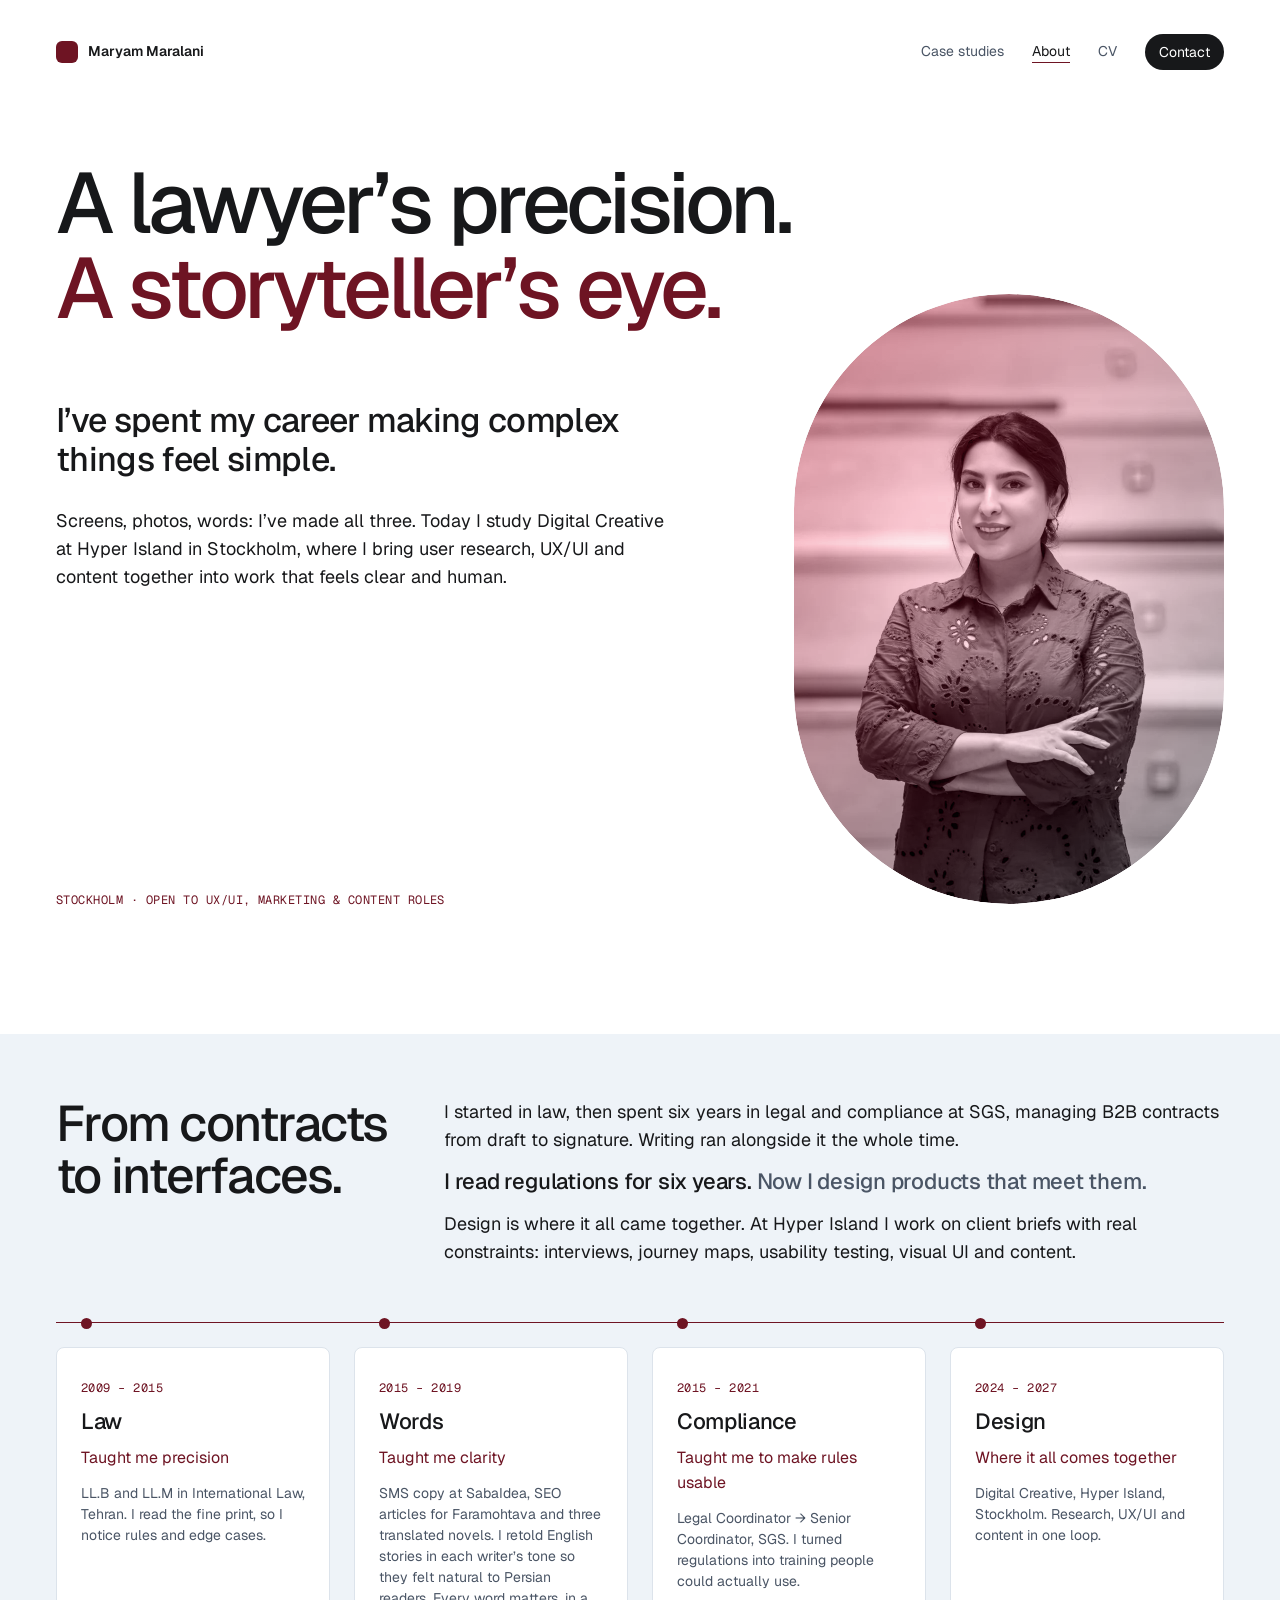
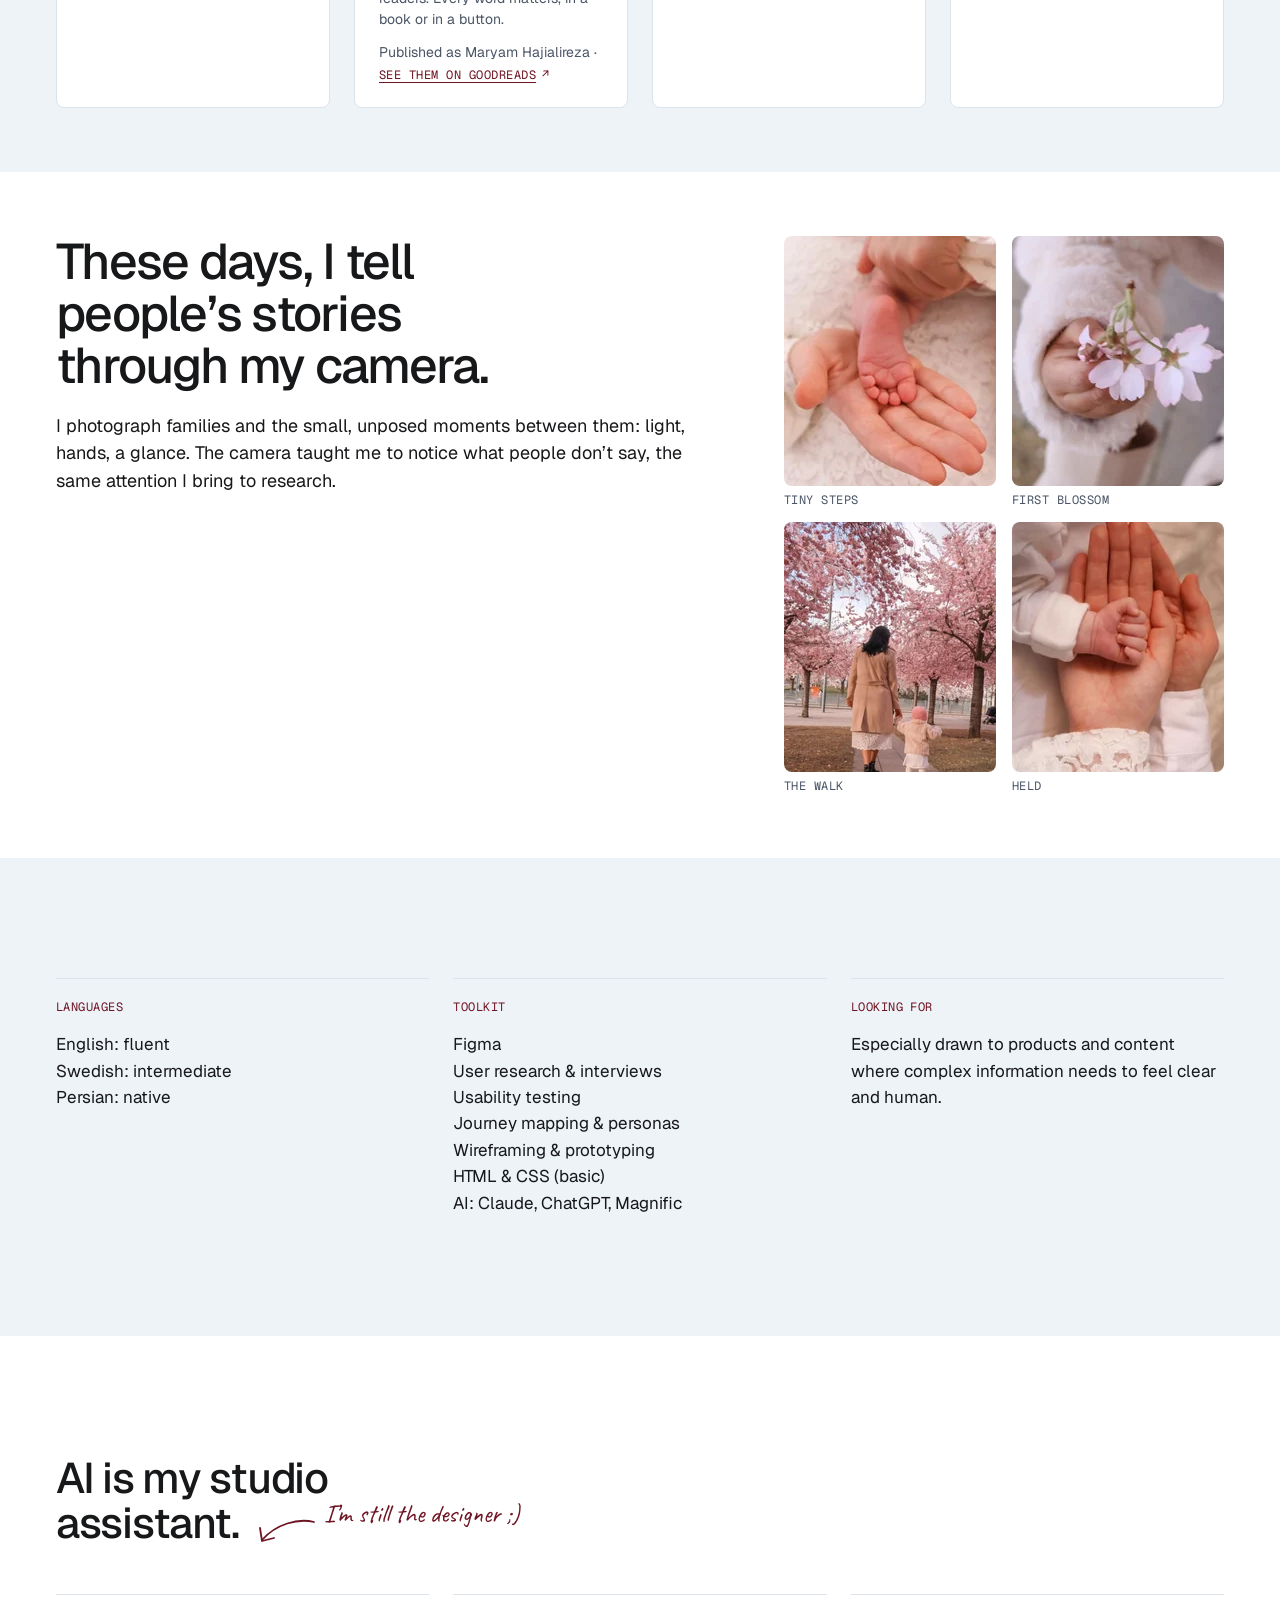
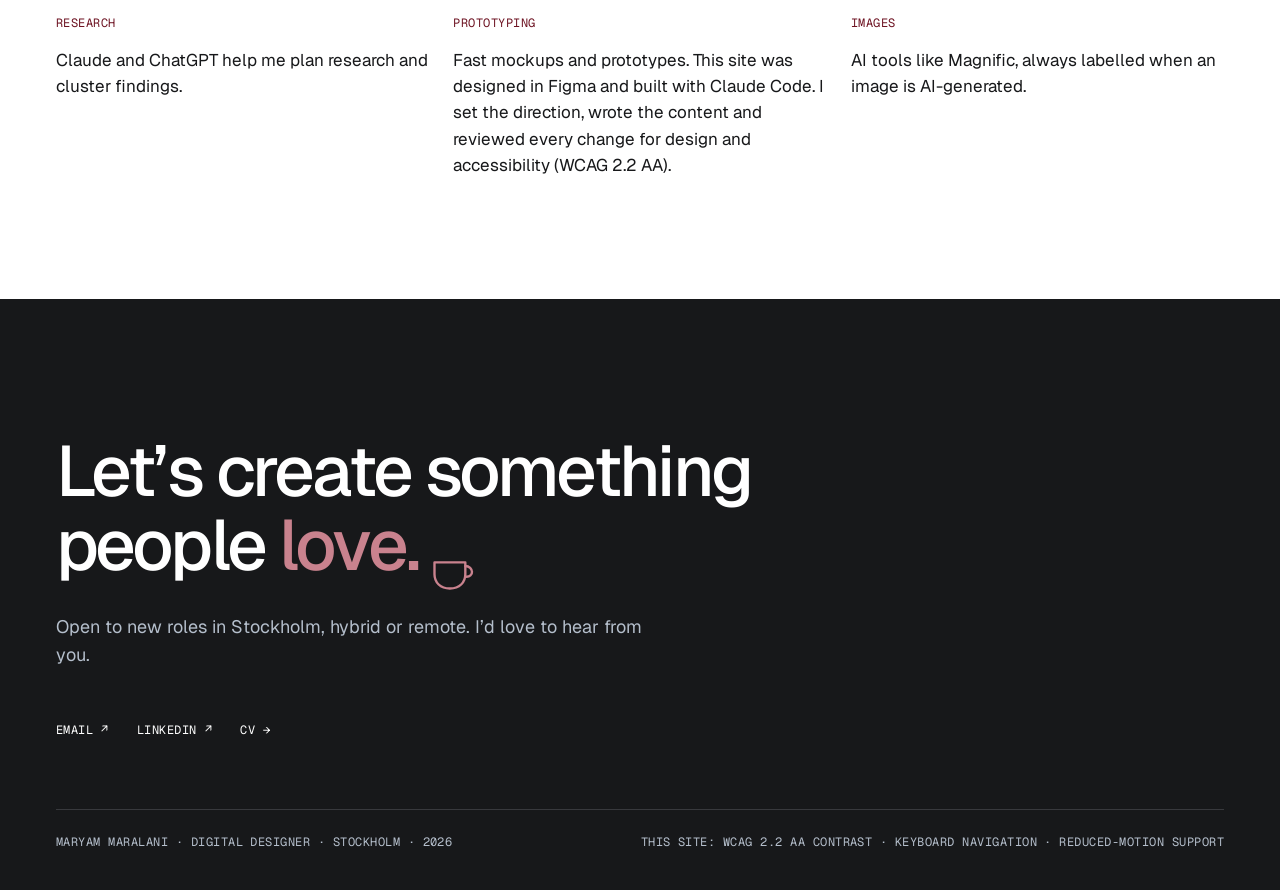
==== commit 37bf0655: "Merge Content page into the site and shorten homepage cards - Remove the Content page and its menu l" ====
--- a/about.html
+++ b/about.html
@@ -19,7 +19,7 @@
   <link rel="icon" href="data:image/svg+xml,%3Csvg xmlns='http://www.w3.org/2000/svg' viewBox='0 0 32 32'%3E%3Crect width='32' height='32' rx='8' fill='%236E1423'/%3E%3C/svg%3E">
   <link rel="preconnect" href="https://fonts.googleapis.com">
   <link rel="preconnect" href="https://fonts.gstatic.com" crossorigin>
-  <link rel="stylesheet" href="https://fonts.googleapis.com/css2?family=Geist:wght@400;500;600&family=Geist+Mono:wght@400&display=swap">
+  <link rel="stylesheet" href="https://fonts.googleapis.com/css2?family=Geist:wght@400;500;600&family=Geist+Mono:wght@400&family=Caveat:wght@400&display=swap">
   <link rel="stylesheet" href="css/styles.css">
   <link rel="preload" as="image" href="images/portrait/portrait-860.webp">
   <script>if(!('onpagereveal' in window)&&!(window.matchMedia&&matchMedia('(prefers-reduced-motion: reduce)').matches))document.documentElement.classList.add('js-fade')</script>
@@ -32,7 +32,7 @@
     <nav class="container nav" aria-label="Main">
       <a class="nav__brand" href="index.html"><span class="nav__mark" aria-hidden="true"></span>Maryam Maralani</a>
       <ul class="nav__links">
-        <li><a class="nav__link" href="index.html#work">Case studies</a></li><li><a class="nav__link" href="content.html">Content</a></li><li><a class="nav__link" href="about.html" aria-current="page">About</a></li><li><a class="nav__link" href="cv.html">CV</a></li><li><a class="nav__cta" href="#contact">Contact</a></li>
+        <li><a class="nav__link" href="index.html#work">Case studies</a></li><li><a class="nav__link" href="about.html" aria-current="page">About</a></li><li><a class="nav__link" href="cv.html">CV</a></li><li><a class="nav__cta" href="#contact">Contact</a></li>
       </ul>
     </nav>
   </header>
@@ -71,7 +71,7 @@
           <div class="timeline__line" aria-hidden="true"></div>
           <ol class="timeline__cards">
             <li class="card timeline__card"><span class="timeline__dot" aria-hidden="true"></span><p class="t-label accent">2009 – 2015</p><h3 class="t-h5">Law</h3><p class="timeline__lesson">Taught me precision</p><p class="t-small muted">LL.B and LL.M in International Law, Tehran. I read the fine print, so I notice rules and edge cases.</p></li>
-            <li class="card timeline__card"><span class="timeline__dot" aria-hidden="true"></span><p class="t-label accent">2015 – 2019</p><h3 class="t-h5">Words</h3><p class="timeline__lesson">Taught me clarity</p><p class="t-small muted">SMS copy at SabaIdea, SEO articles for Faramohtava and three translated books. Say more with less.</p></li>
+            <li class="card timeline__card"><span class="timeline__dot" aria-hidden="true"></span><p class="t-label accent">2015 – 2019</p><h3 class="t-h5">Words</h3><p class="timeline__lesson">Taught me clarity</p><p class="t-small muted">SMS copy at SabaIdea, SEO articles for Faramohtava and three translated novels. I retold English stories in each writer’s tone so they felt natural to Persian readers. Every word matters, in a book or in a button.</p><p class="t-small muted">Published as Maryam Hajialireza · <a class="link-arrow t-label timeline__link" href="https://www.goodreads.com/author/show/15253798.Maryam_Hajialireza" target="_blank" rel="noopener"><span class="link-arrow__text">See them on Goodreads</span> <span class="link-arrow__arrow" aria-hidden="true">↗</span><span class="sr-only"> (opens in a new tab)</span></a></p></li>
             <li class="card timeline__card"><span class="timeline__dot" aria-hidden="true"></span><p class="t-label accent">2015 – 2021</p><h3 class="t-h5">Compliance</h3><p class="timeline__lesson">Taught me to make rules usable</p><p class="t-small muted">Legal Coordinator → Senior Coordinator, SGS. I turned regulations into training people could actually use.</p></li>
             <li class="card timeline__card"><span class="timeline__dot" aria-hidden="true"></span><p class="t-label accent">2024 – 2027</p><h3 class="t-h5">Design</h3><p class="timeline__lesson">Where it all comes together</p><p class="t-small muted">Digital Creative, Hyper Island, Stockholm. Research, UX/UI and content in one loop.</p></li>
           </ol>
@@ -104,6 +104,18 @@
           <div class="open-col"><h3 class="t-label accent">Toolkit</h3><ul class="t-body-m"><li>Figma</li><li>User research &amp; interviews</li><li>Usability testing</li><li>Journey mapping &amp; personas</li><li>Wireframing &amp; prototyping</li><li>HTML &amp; CSS (basic)</li><li>AI: Claude, ChatGPT, Magnific</li></ul></div>
           <div class="open-col"><h3 class="t-label accent">Looking for</h3><p class="t-body-m">Especially drawn to products and content where complex information needs to feel clear and human.</p></div>
         </div>
+      </div>
+    </section>
+
+    <!-- 05 How I use AI (moved from the Content page) -->
+    <section class="section section--light ai-use" aria-labelledby="ai-title">
+      <div class="container" data-reveal>
+        <h2 class="t-h2 ai-use__title" id="ai-title">AI is my studio<br> assistant.<span class="hand-note" data-hand aria-hidden="true"><svg class="hand-note__arrow" viewBox="0 26 64 34" focusable="false"><path pathLength="1" d="M60 34C44 30 22 36 8 52"/><path pathLength="1" d="M6 40L8 53L20 50"/></svg><span class="hand hand__ink">I’m still the designer ;)</span></span></h2>
+        <ul class="grid grid--3 ai-use__cols">
+          <li class="open-col"><h3 class="t-label accent">Research</h3><p class="t-body-m">Claude and ChatGPT help me plan research and cluster findings.</p></li>
+          <li class="open-col"><h3 class="t-label accent">Prototyping</h3><p class="t-body-m">Fast mockups and prototypes. This site was designed in Figma and built with Claude Code. I set the direction, wrote the content and reviewed every change for design and accessibility (WCAG 2.2 AA).</p></li>
+          <li class="open-col"><h3 class="t-label accent">Images</h3><p class="t-body-m">AI tools like Magnific, always labelled when an image is AI-generated.</p></li>
+        </ul>
       </div>
     </section>
   </main>
--- a/css/styles.css
+++ b/css/styles.css
@@ -687,7 +687,10 @@
   transition: opacity .6s var(--ease);
   pointer-events: none;
 }
-.portrait:hover::after, .portrait.is-colour::after { opacity: 0; }
+/* Colour on hover only with a real mouse; phones and tablets stay duotone */
+@media (hover: hover) and (pointer: fine) {
+  .portrait:hover::after { opacity: 0; }
+}
 
 @media (min-width: 1024px) {
   .home-hero { padding-bottom: 24px; }
@@ -814,7 +817,7 @@
   border-color: var(--silver);
 }
 .case-card:hover .case-card__media > *, .case-card:focus-within .case-card__media > * { transform: scale(1.03); }
-.case-card:hover .case-card__cta span, .case-card:focus-within .case-card__cta span { transform: translate(3px, -3px); }
+.case-card:hover .case-card__cta span, .case-card:focus-within .case-card__cta span { transform: translateX(4px); }
 .case-card:focus-within { outline: 2px solid var(--accent); outline-offset: 3px; }
 .case-card :focus-visible { outline: none; }
 
@@ -1623,3 +1626,183 @@
   main h2 { text-wrap: balance; }
   main h2 br { display: none; }
 }
+
+
+/* ==========================================================================
+   Homer case study (brand & content)
+   ========================================================================== */
+.mark-word { font-size: 96px; font-weight: 600; line-height: .9; letter-spacing: -.04em; color: var(--surface); }
+@media (min-width: 1024px) { .mark-word { font-size: 132px; margin-top: 8px; } }
+
+/* Hero mosaic: tiles share one height; each grows by its aspect ratio */
+.homer-mosaic { display: flex; gap: 10px; align-items: flex-start; }
+.homer-mosaic > li { flex: var(--ar) 1 0; min-width: 0; }
+.hero-visual .homer-mosaic img { width: 100%; max-width: 100%; height: auto; margin-left: 0; border-radius: var(--r-card); }
+.homer-mosaic__app img { border: 1px solid var(--line); }
+.homer-mosaic__wide { display: none; }
+@media (min-width: 640px) {
+  .homer-mosaic { gap: 14px; }
+  .homer-mosaic__wide { display: block; }
+}
+
+/* Quote under "The result" */
+.glance .homer-quote { margin-top: 24px; }
+
+/* Shared image treatment */
+.homer-img { width: 100%; height: auto; border-radius: var(--r-card); }
+.homer-img--line { border: 1px solid var(--line); }
+.homer-figure figcaption, .linkedin-row figcaption, .web-app-row figcaption,
+.reel__stills figcaption, .before-after figcaption { margin-top: 12px; }
+.homer-subhead { display: grid; gap: 8px; margin-top: 56px; margin-bottom: 24px; font-weight: 400; }
+.homer-subhead .t-h5 { font-weight: 500; }
+@media (min-width: 1024px) { .homer-subhead { margin-top: 72px; } }
+
+/* 01: brandbook excerpts + bridge */
+.excerpts .card > * + * { margin-top: 10px; }
+.excerpts .card .t-label.muted { margin-top: 16px; }
+.excerpts .card .t-h6 { margin-top: 14px; }
+.homer-bridge { margin-top: 40px; }
+.swatch-card { display: flex; gap: 16px; align-items: center; }
+.swatch-card > div > * + * { margin-top: 6px; }
+.swatch { flex: none; width: 48px; height: 48px; border-radius: 50%; background: #F57D11; }
+
+/* 02: taglines + tone-of-voice table */
+.homer-figure { margin-top: 0; }
+.taglines { margin-top: 40px; }
+.tagline { padding: 28px; background: var(--surface); border-radius: var(--r-card); }
+.tagline > * + * { margin-top: 14px; }
+.tagline .t-quote-l { font-weight: 500; }
+.tov { width: 100%; border-collapse: collapse; text-align: left; }
+.tov th, .tov td { padding: 16px 16px 16px 0; border-bottom: 1px solid var(--line); vertical-align: top; font-size: var(--t-body); line-height: 1.5; }
+.tov thead th { padding-block: 12px; border-top: 1px solid var(--line); }
+.tov tbody th { font-weight: 500; font-size: var(--t-body-m); }
+.tov__no { color: var(--muted); }
+@media (max-width: 767.98px) {
+  .tov thead { position: absolute; width: 1px; height: 1px; overflow: hidden; clip: rect(0 0 0 0); }
+  .tov, .tov tbody, .tov tr, .tov th, .tov td { display: block; }
+  .tov tr { padding-block: 16px; border-bottom: 1px solid var(--line); }
+  .tov tr:first-child { border-top: 1px solid var(--line); }
+  .tov th, .tov td { padding: 4px 0; border: 0; }
+  .tov td:not(.tov__no)::before { content: "We say  "; font-family: var(--mono); font-size: 12px; text-transform: uppercase; letter-spacing: .04em; color: var(--muted); }
+}
+@media (min-width: 768px) { .tov th:first-child { width: 24%; } .tov td:nth-child(2) { width: 46%; } }
+
+/* 03: content pillars, widths follow their share */
+.pillars { display: grid; gap: 18px; }
+.pillars .card > * + * { margin-top: 10px; }
+.pillars__bar { display: block; height: 6px; border-radius: 3px; background: var(--accent); margin-bottom: 16px; }
+@media (min-width: 1024px) { .pillars { grid-template-columns: 5fr 3fr 2fr; } }
+
+/* 04: content rows */
+.carousel-row { display: grid; grid-template-columns: repeat(2, minmax(0, 1fr)); gap: 14px; }
+@media (min-width: 1024px) { .carousel-row { grid-template-columns: repeat(4, minmax(0, 1fr)); gap: 18px; } }
+.linkedin-row, .web-app-row { display: grid; gap: 24px; align-items: start; }
+@media (min-width: 768px) {
+  .linkedin-row { grid-template-columns: 728fr 582fr; gap: 18px; }
+}
+@media (min-width: 1024px) {
+  .web-app-row { grid-template-columns: 716fr 594fr; gap: 18px; }
+}
+.app-screens { display: grid; grid-template-columns: repeat(3, minmax(0, 1fr)); gap: 12px; }
+@media (min-width: 1024px) { .app-screens { gap: 18px; } }
+
+/* 05: reel */
+.reel { display: grid; gap: 32px; align-items: start; }
+@media (min-width: 900px) { .reel { grid-template-columns: 360px minmax(0, 1fr); gap: 48px; } }
+.reel__video { position: relative; max-width: 360px; width: 100%; margin-inline: auto; }
+.reel__video video { display: block; width: 100%; height: auto; aspect-ratio: 1080 / 1934; object-fit: cover; border-radius: var(--r-image); background: #E9E4DC; }
+.reel__text > * + * { margin-top: 20px; }
+.reel__text .t-h4 { font-weight: 500; }
+.reel__stills { display: flex; gap: 14px; }
+.reel__stills figure { width: min(200px, calc(50% - 7px)); }
+.video-sound {
+  position: absolute; left: 14px; bottom: 14px; z-index: 2;
+  display: grid; place-items: center; width: 44px; height: 44px; padding: 0;
+  border: 1px solid rgba(246, 246, 244, .7); border-radius: 50%;
+  background: rgba(23, 24, 26, .78); color: var(--bg); cursor: pointer;
+  transition: background-color .2s var(--ease);
+}
+.video-sound:hover { background: var(--accent); }
+.video-sound svg { width: 18px; height: 18px; }
+.video-sound .i-on { display: none; }
+.video-sound[aria-pressed="true"] .i-on { display: block; }
+.video-sound[aria-pressed="true"] .i-off { display: none; }
+
+/* 06: before → after + prompt */
+.before-after { display: grid; gap: 20px; margin-top: 48px; align-items: center; }
+.before-after img { aspect-ratio: 392 / 400; object-fit: cover; }
+.before-after__arrow { font-size: 28px; text-align: center; transform: rotate(90deg); }
+.prompt-box { padding: 24px; background: var(--surface); border-radius: var(--r-card); }
+.prompt-box > * + * { margin-top: 14px; }
+@media (min-width: 1024px) {
+  .before-after { grid-template-columns: 392px 48px 392px minmax(0, 1fr); gap: 0; column-gap: 0; }
+  .before-after__arrow { transform: none; }
+  .prompt-box { margin-left: 16px; }
+  .before-after figure { align-self: start; }
+}
+
+/* Content page: Homer sample spans the full row */
+@media (min-width: 640px) { .content-sample--wide { grid-column: 1 / -1; } }
+.content-sample--wide .homer-card__media { aspect-ratio: 346 / 350; }
+@media (min-width: 640px) { .content-sample--wide .homer-card__media { aspect-ratio: 760 / 427; } }
+@media (min-width: 1024px) {
+  .content-sample--wide { flex-direction: row; }
+  .content-sample--wide .homer-card__media { flex: 0 0 57%; }
+  .content-sample--wide .content-sample__body { padding: 40px; justify-content: center; }
+}
+
+/* Homepage: featured Homer card (kitchen + tagline + reel in a phone) */
+@media (min-width: 900px) { .case-card--featured { grid-column: 1 / -1; } }
+@media (min-width: 1024px) {
+  .case-card--featured { flex-direction: row; }
+  .case-card--featured .case-card__media { flex: 0 0 57.4%; aspect-ratio: 760 / 440; border-radius: 11px 0 0 11px; }
+  .case-card--featured .case-card__body { justify-content: center; padding: 48px 40px; }
+}
+.homer-card__media { padding: 0; place-items: stretch; container-type: inline-size; }
+.homer-card__media > * { transform: none !important; }
+.homer-card__bg { position: absolute; inset: 0; width: 100%; height: 100%; object-fit: cover; transition: transform .6s var(--ease); }
+.case-card:hover .homer-card__bg, .case-card:focus-within .homer-card__bg { transform: scale(1.03) !important; }
+.homer-card__tagline, .homer-card__word { position: absolute; left: 6.3cqw; margin: 0; font-family: 'Poppins', var(--font); font-weight: 600; color: #1C3D5A; letter-spacing: -.02em; }
+.homer-card__tagline { top: 7cqw; font-size: 4.2cqw; line-height: 1.12; }
+.homer-card__word { bottom: 7cqw; font-size: 2.9cqw; letter-spacing: -.01em; }
+.homer-card__phone { position: absolute; right: 7.4cqw; top: 50%; translate: 0 -50%; width: 24.7cqw; padding: .9cqw; background: #0E1A24; border-radius: 3.6cqw; box-shadow: 0 16px 32px -8px rgba(5, 15, 25, .4); }
+.homer-card__phone video { display: block; width: 100%; height: auto; aspect-ratio: 9 / 16; object-fit: cover; border-radius: 2.8cqw; }
+.homer-card__media .video-toggle { z-index: 3; }
+.homer-card__quote blockquote { font-size: var(--t-body); line-height: 1.55; color: var(--ink); }
+.homer-card__quote { padding-left: 16px; border-left: 1px solid var(--accent); }
+.homer-card__quote figcaption { margin-top: 8px; }
+@media (max-width: 639.98px) {
+  .homer-card__tagline { font-size: 5.8cqw; }
+  .homer-card__word { font-size: 4.4cqw; }
+  .homer-card__phone { width: 31cqw; right: 7cqw; }
+}
+
+.homer-figure__cap { display: flex; flex-wrap: wrap; gap: 0 24px; align-items: center; justify-content: space-between; }
+.homer-figure figcaption.homer-figure__cap { margin-top: 4px; }
+
+/* Homer hero tiles sit on the same mist panel as the Haglöfs and MyMaria heroes */
+.homer-hero-panel { padding: 16px; }
+@media (min-width: 1024px) { .homer-hero-panel { padding: 40px; } }
+
+/* Website in a browser frame, app screens in phone frames */
+.browser { overflow: hidden; background: var(--white); border: 1px solid var(--line); border-radius: var(--r-image); box-shadow: 0 18px 40px -24px rgba(23, 24, 26, .35); }
+.browser__bar { display: flex; gap: 6px; align-items: center; height: 28px; padding: 0 12px; background: var(--surface); border-bottom: 1px solid var(--line); }
+.browser__bar span { width: 9px; height: 9px; border-radius: 50%; background: var(--silver); }
+.browser__shot { display: block; width: 100%; height: auto; }
+.app-screens .phone { max-width: none; }
+.app-screens .phone__screen { aspect-ratio: 390 / 844; }
+.app-screens .phone__screen img { object-fit: cover; object-position: top; }
+.app-screens figure > figcaption { margin-top: 12px; }
+@media (min-width: 1024px) { .web-app-row { align-items: center; } }
+
+.homer-bridge { max-width: 820px; }
+/* At a glance: the orange swatch runs under The challenge + What I did */
+.glance__swatch { padding: 16px 20px; }
+@media (min-width: 1024px) {
+  .glance__result { grid-column: 3; grid-row: 1 / span 2; }
+  .glance__swatch { grid-column: 1 / span 2; grid-row: 2; align-self: end; }
+}
+
+/* About timeline: Goodreads link inside the Words card (underlined so it reads as a link without relying on colour) */
+.timeline__link { min-height: 24px; gap: 6px; }
+.timeline__link .link-arrow__text { text-decoration: underline; text-underline-offset: 3px; }
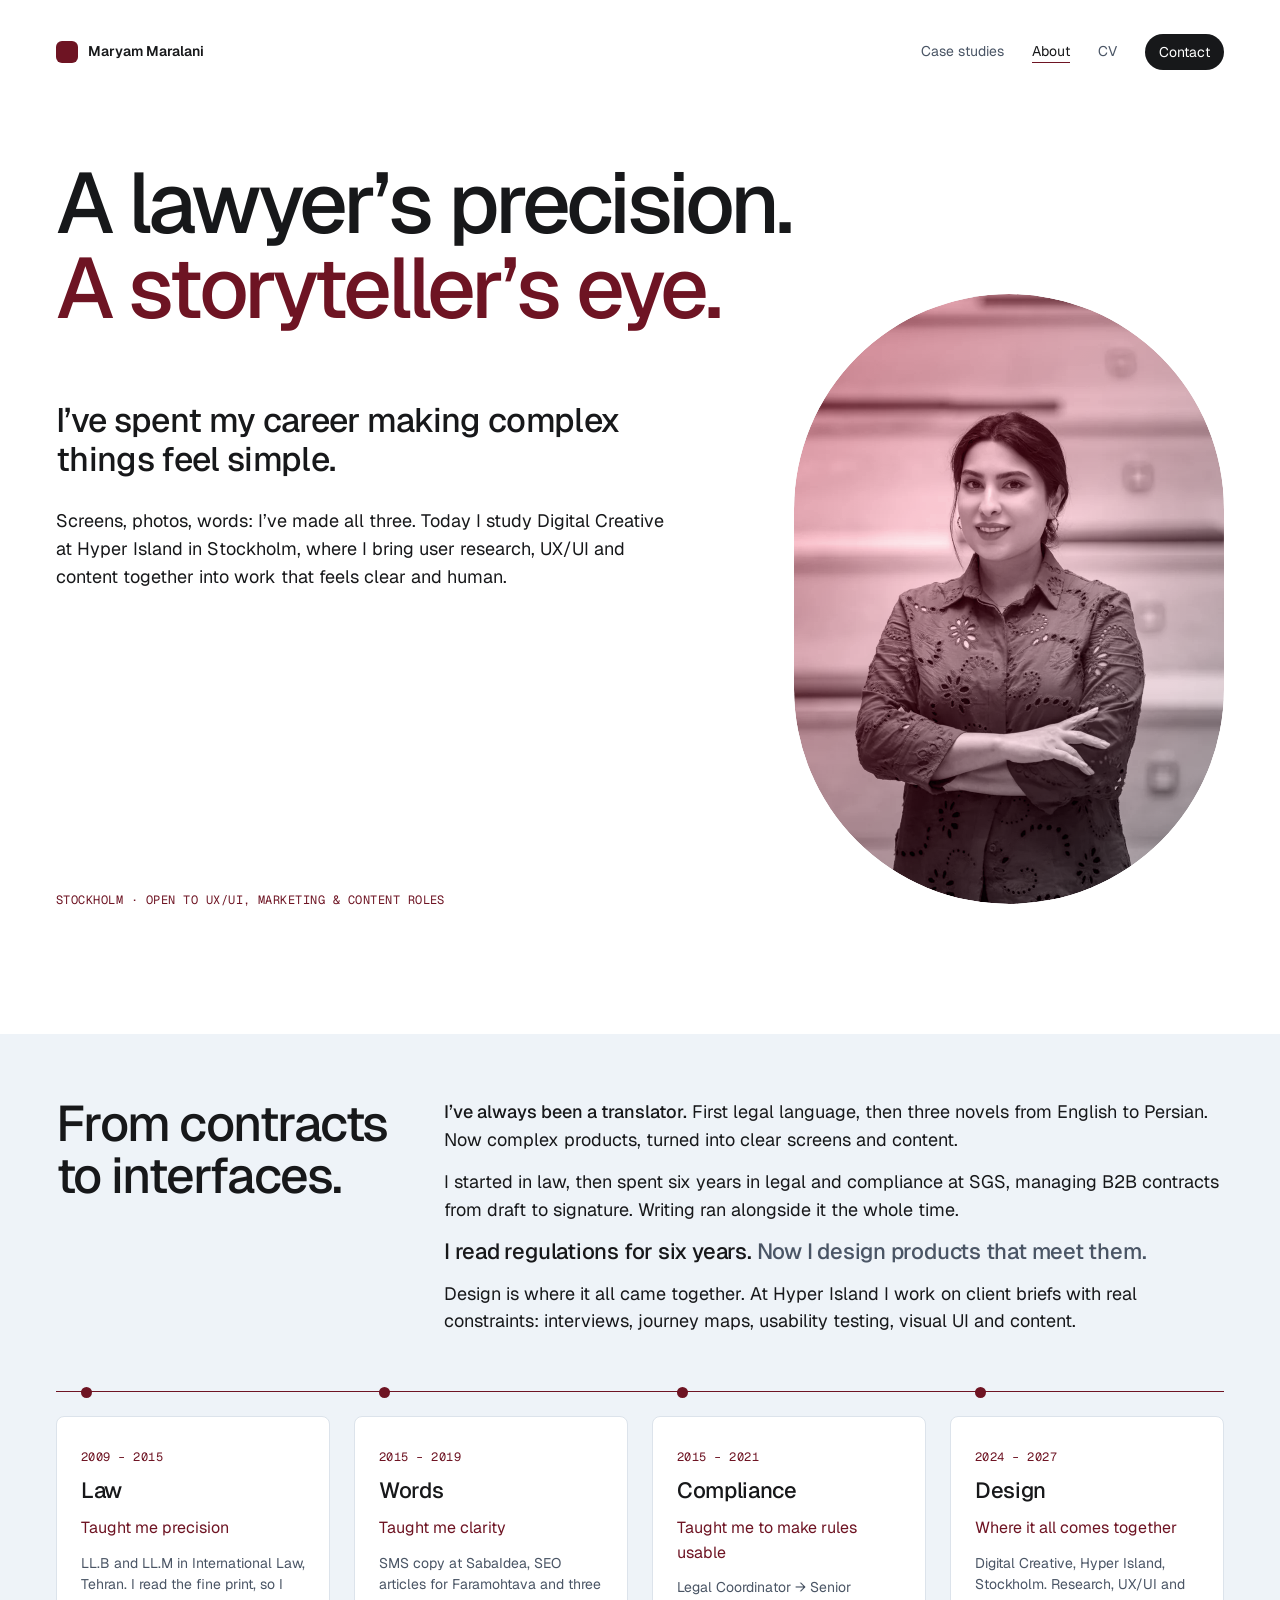
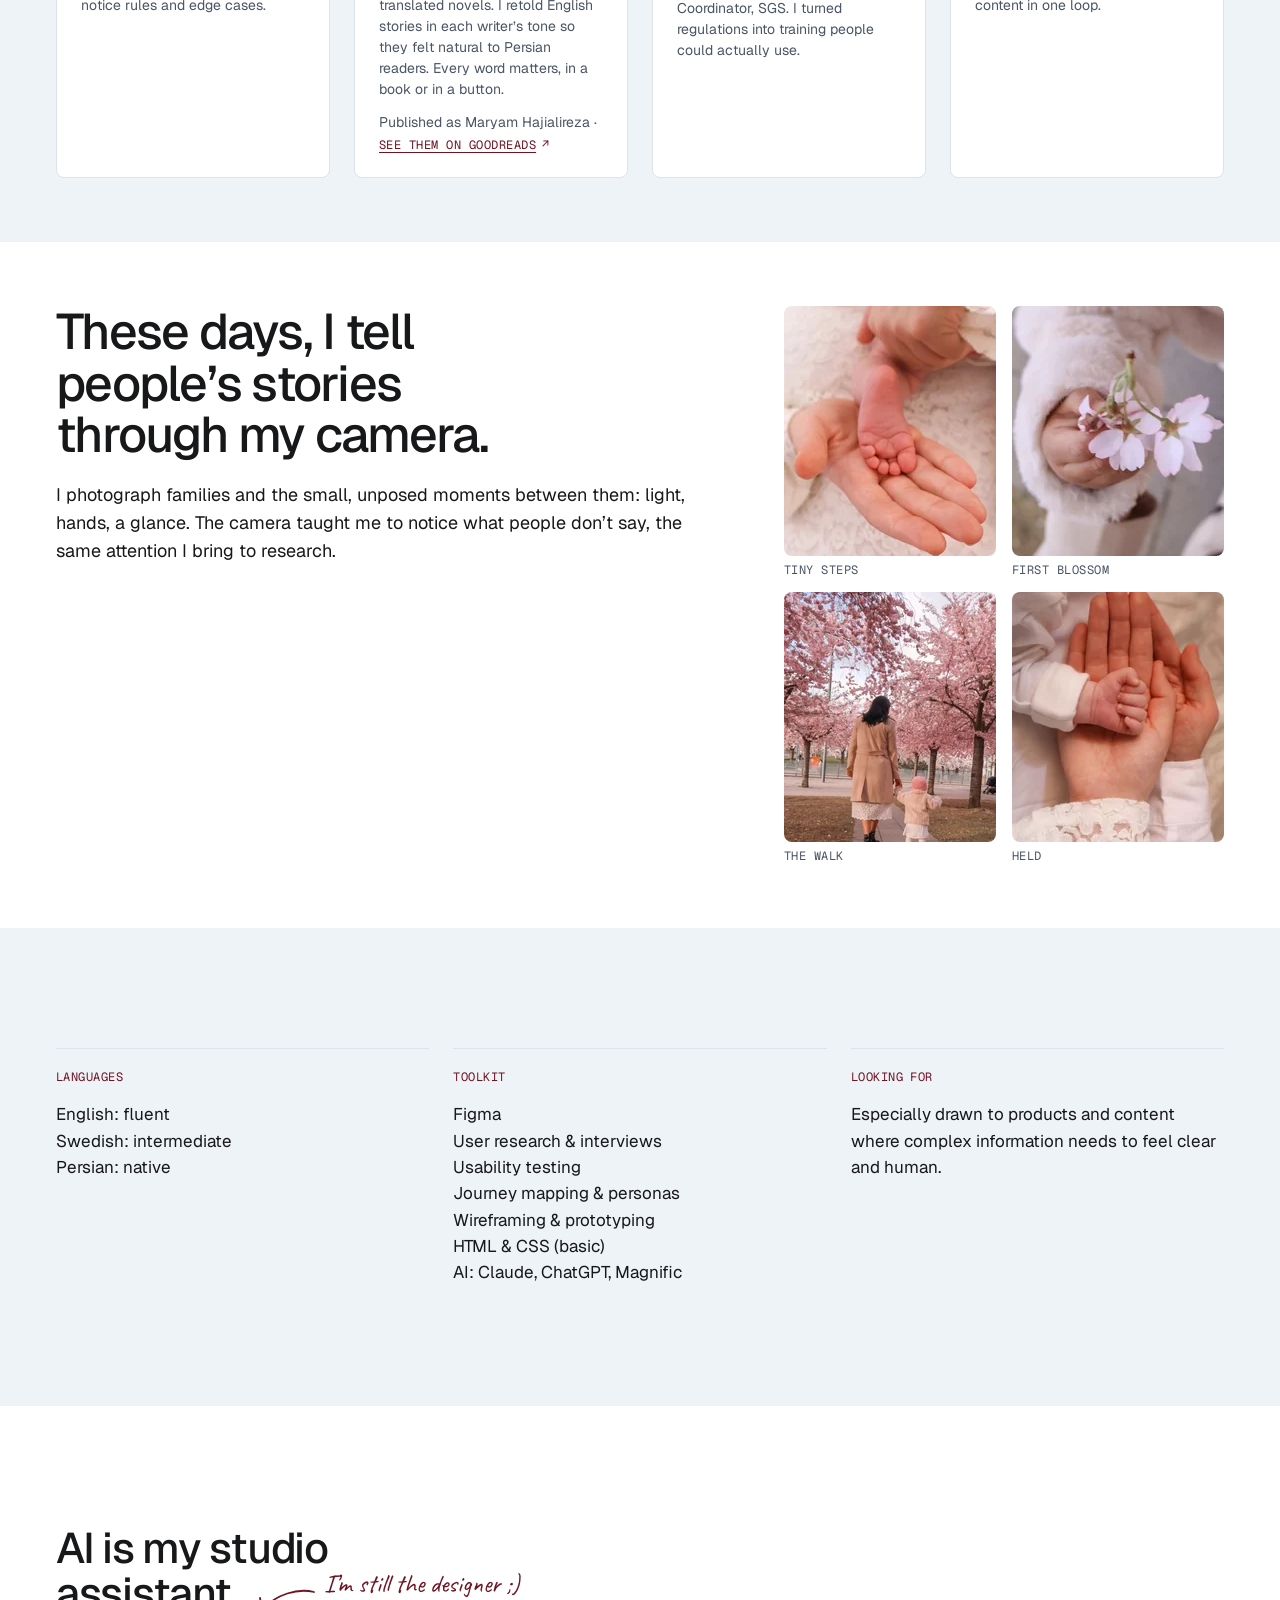
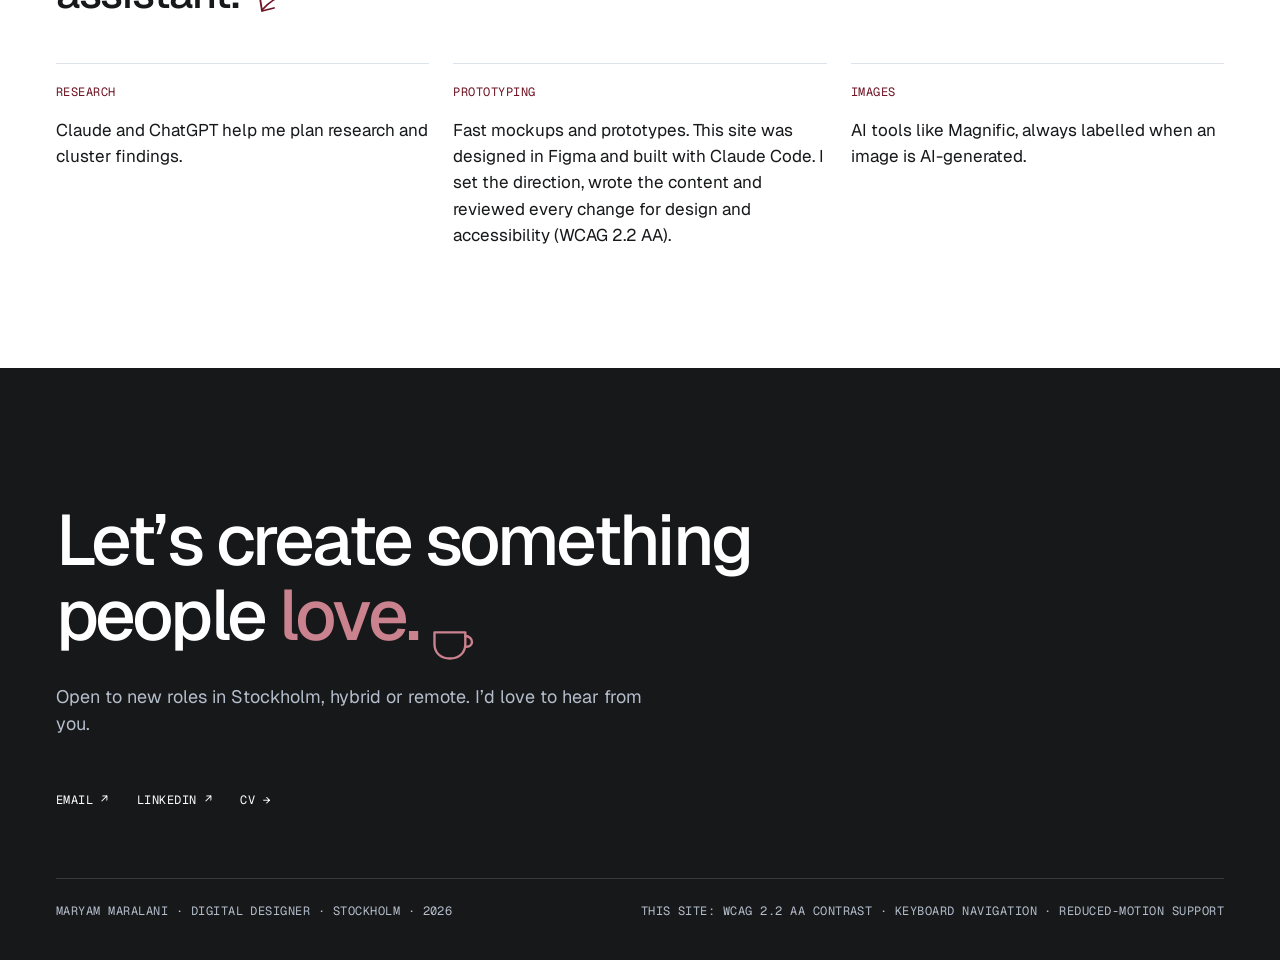
==== commit 88976f85: "Move the translator section from the homepage to About Co-Authored-By: Claude Opus 5.5 <noreply@anth" ====
--- a/about.html
+++ b/about.html
@@ -62,6 +62,7 @@
         <div class="split story__split">
           <h2 class="t-h1" id="story-title">From contracts<br> to interfaces.</h2>
           <div class="prose t-body-l">
+            <p class="story__lead"><strong>I’ve always been a translator.</strong> First legal language, then three novels from English to Persian. Now complex products, turned into clear screens and content.</p>
             <p>I started in law, then spent six years in legal and compliance at SGS, managing B2B contracts from draft to signature. Writing ran alongside it the whole time.</p>
             <p class="regulation-line">I read regulations for six years. <span>Now I design products that meet them.</span></p>
             <p>Design is where it all came together. At Hyper Island I work on client briefs with real constraints: interviews, journey maps, usability testing, visual UI and content.</p>
--- a/css/styles.css
+++ b/css/styles.css
@@ -1806,3 +1806,6 @@
 /* About timeline: Goodreads link inside the Words card (underlined so it reads as a link without relying on colour) */
 .timeline__link { min-height: 24px; gap: 6px; }
 .timeline__link .link-arrow__text { text-decoration: underline; text-underline-offset: 3px; }
+
+/* About story: translator lead (moved from the homepage) */
+.story__lead strong { font-weight: 500; color: var(--ink, inherit); }
